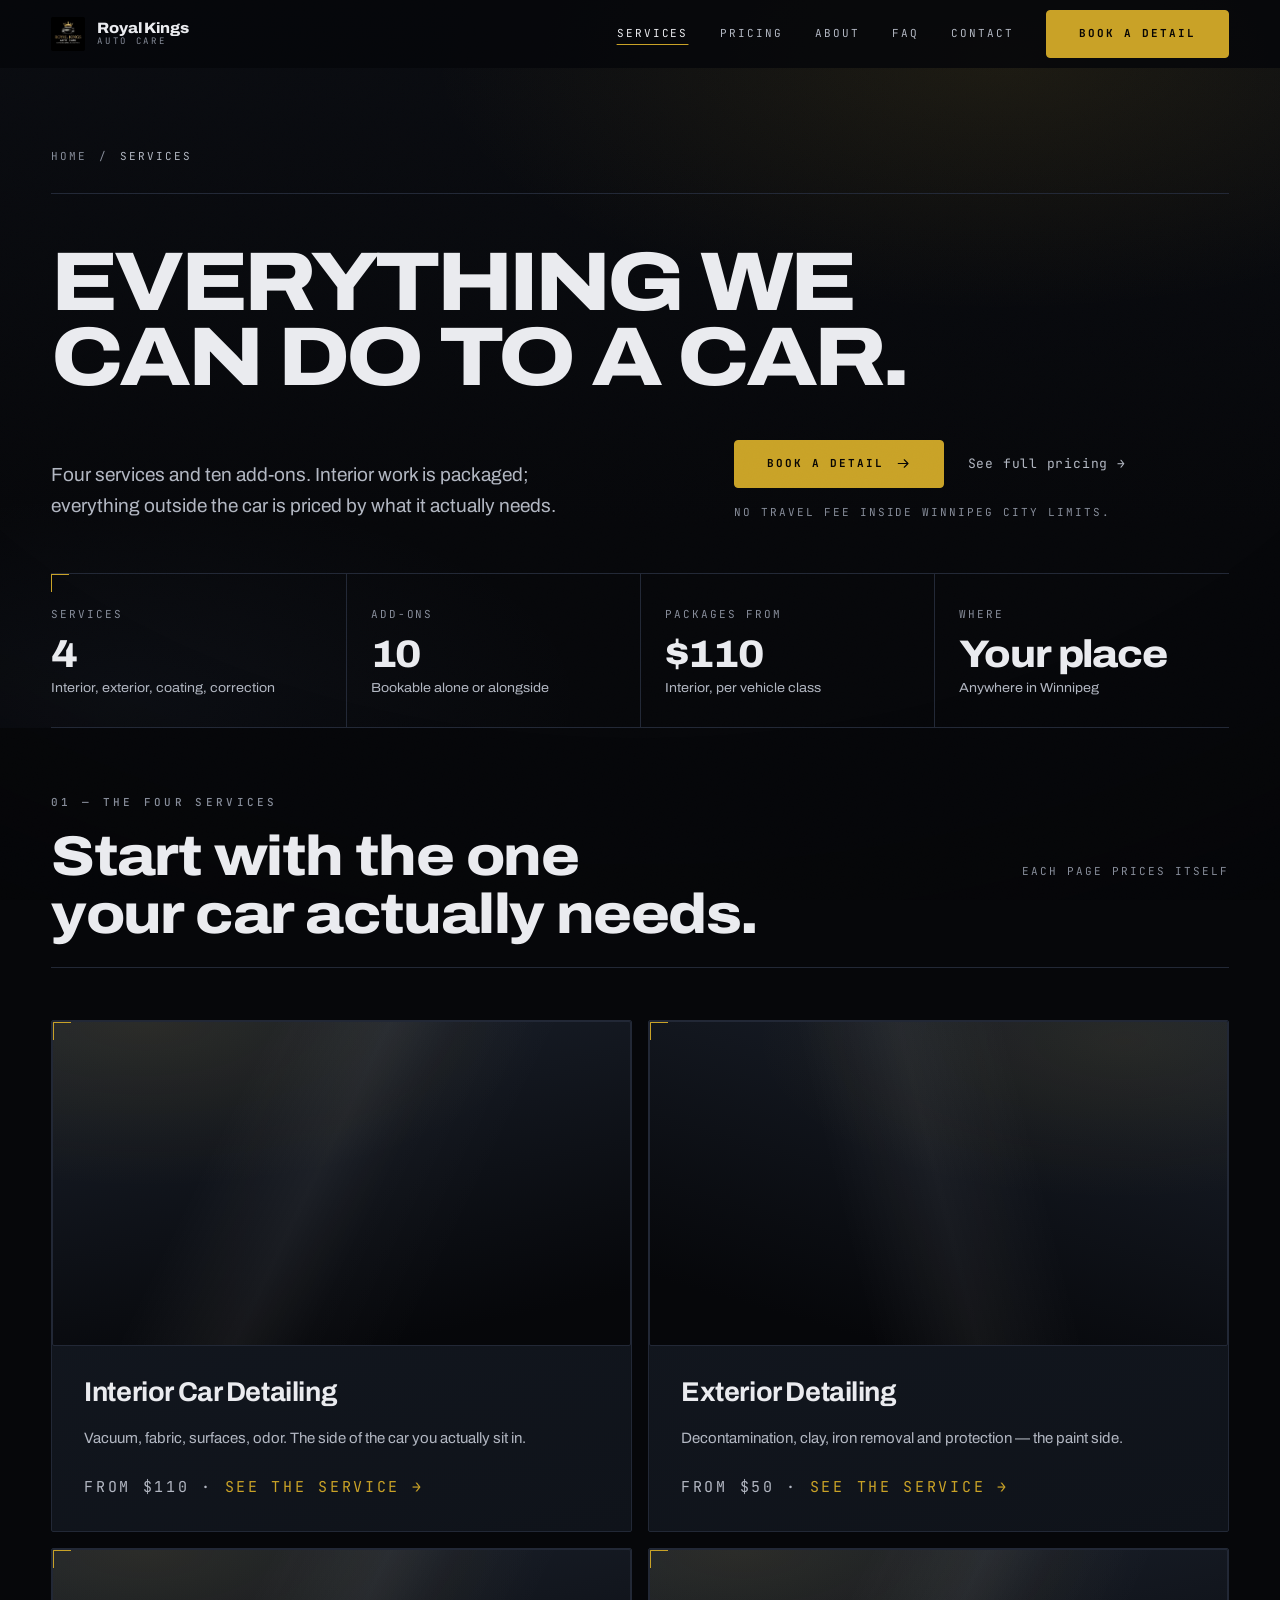
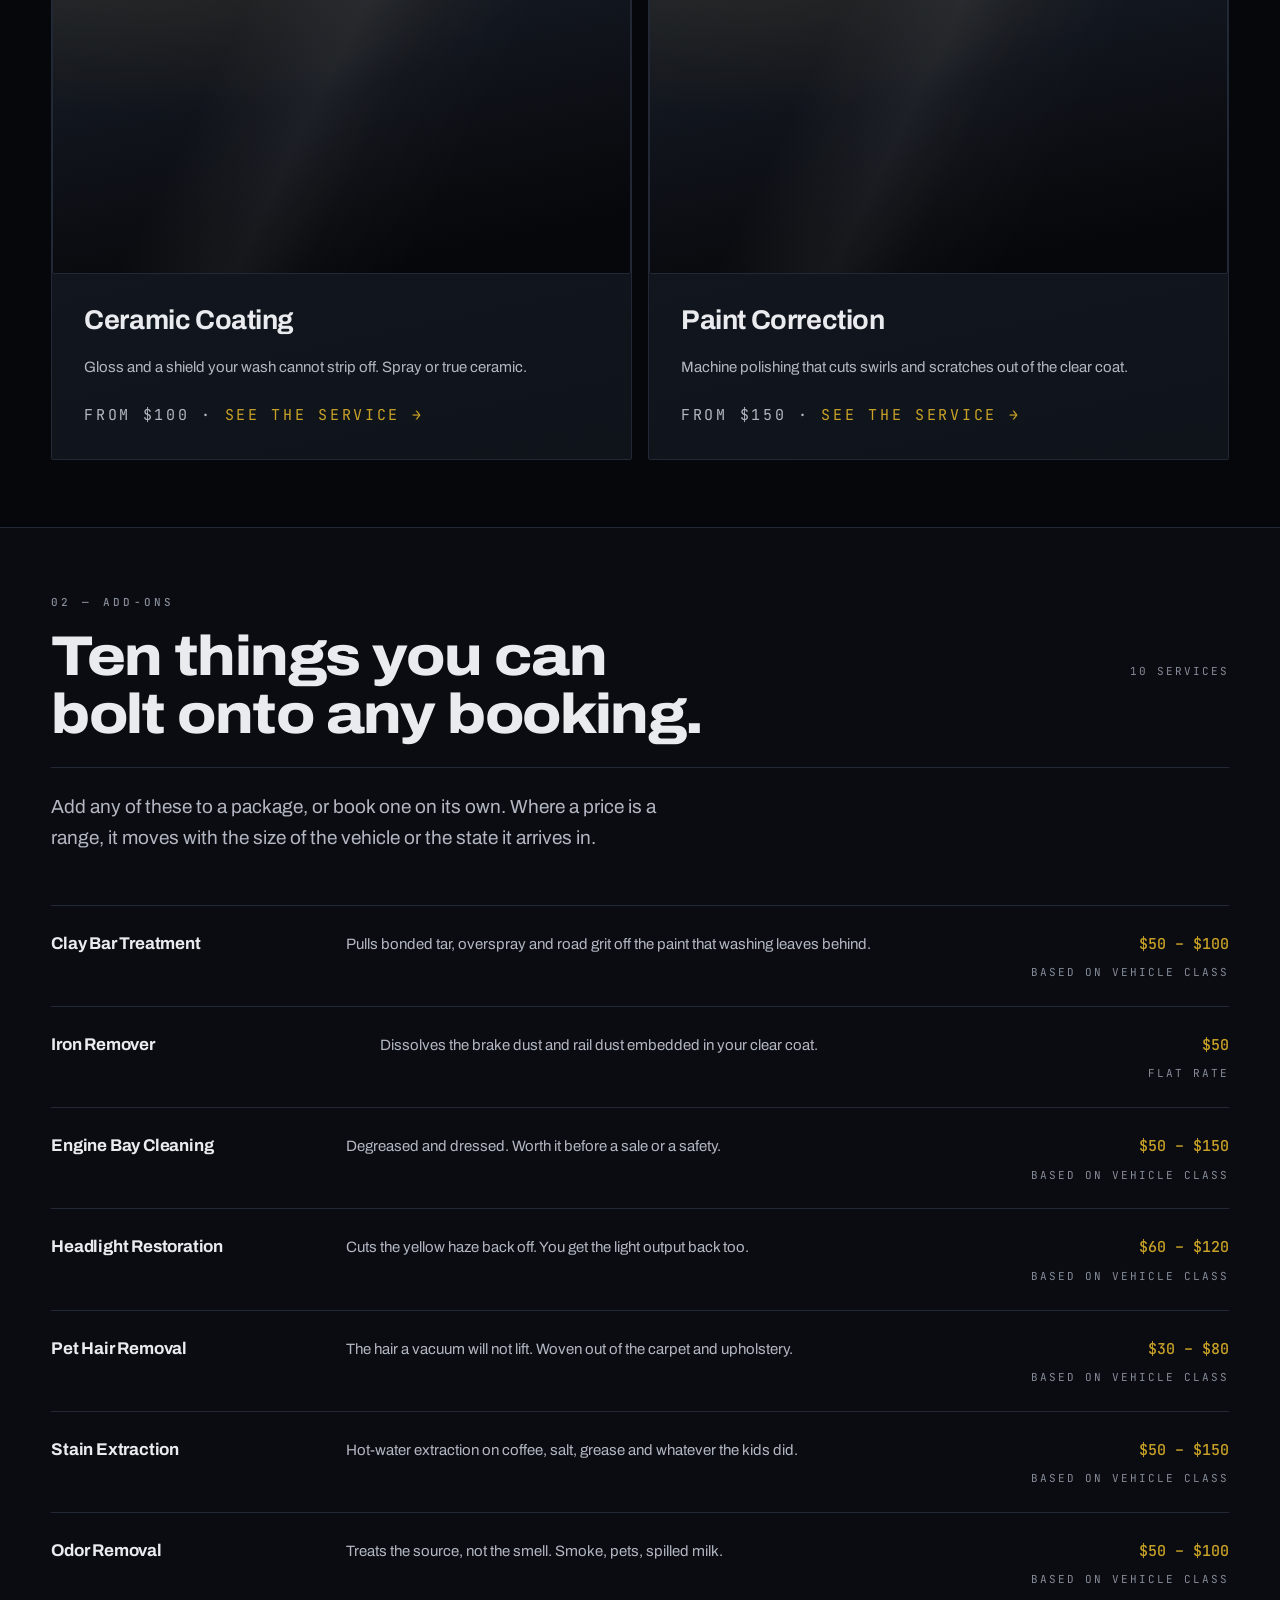
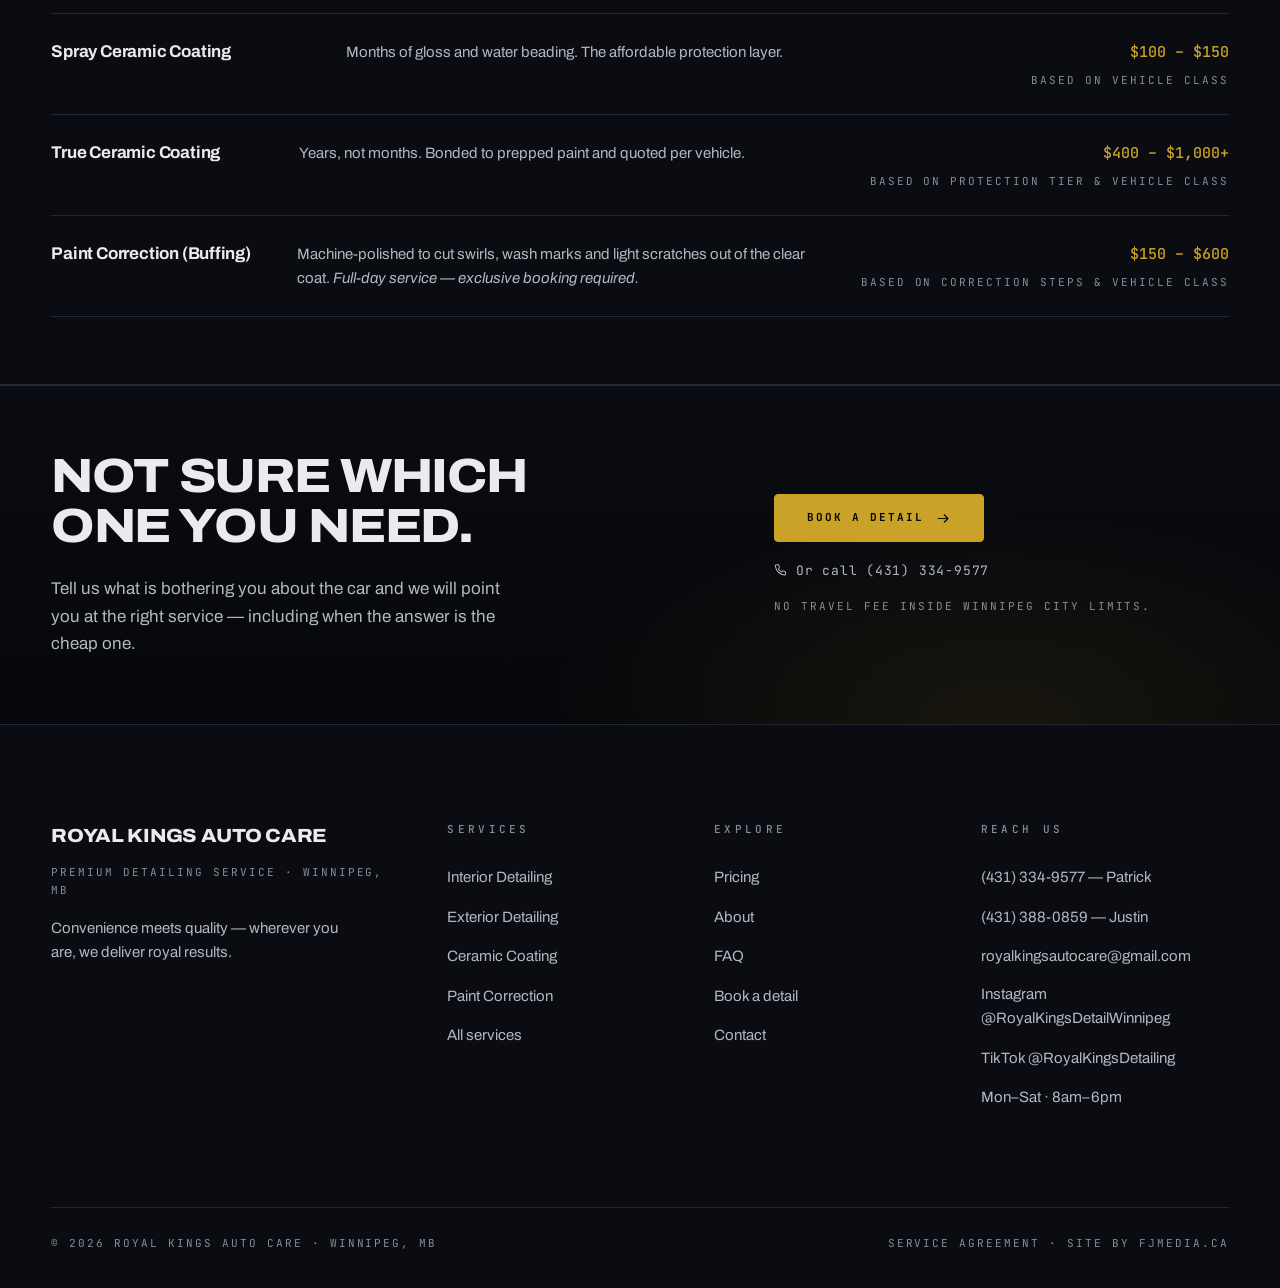
==== services/index.html @ be8285b0 "use the slogan and service title; rebuild Warm from the logo art TWO BRAND FACTS THAT WERE NOT BEING" ====
<!DOCTYPE html>
<html lang="en-CA">
<head>

  <meta charset="utf-8">
  <meta name="viewport" content="width=device-width, initial-scale=1, viewport-fit=cover">
  <title>Car Detailing Services in Winnipeg | Royal Kings</title>
  <meta name="description" content="Every service we offer in Winnipeg — interior packages from $110, exterior decontamination, ceramic coating, paint correction and 10 add-ons. We come to you.">
  <link rel="canonical" href="https://www.royalkingsdetailingwpg.ca/services">
  <meta name="robots" content="index, follow">
  <meta property="og:type" content="website">
  <meta property="og:site_name" content="Royal Kings Auto Care">
  <meta property="og:title" content="Car Detailing Services in Winnipeg | Royal Kings">
  <meta property="og:description" content="Every service we offer in Winnipeg — interior packages from $110, exterior decontamination, ceramic coating, paint correction and 10 add-ons. We come to you.">
  <meta property="og:url" content="https://www.royalkingsdetailingwpg.ca/services">
  <meta property="og:image" content="https://www.royalkingsdetailingwpg.ca/Logo.jpg">
  <meta name="twitter:card" content="summary_large_image">
  <meta name="twitter:title" content="Car Detailing Services in Winnipeg | Royal Kings">
  <meta name="twitter:description" content="Every service we offer in Winnipeg — interior packages from $110, exterior decontamination, ceramic coating, paint correction and 10 add-ons. We come to you.">
  <meta name="twitter:image" content="https://www.royalkingsdetailingwpg.ca/Logo.jpg">
  <meta name="theme-color" content="#06070A">
  <link rel="icon" type="image/svg+xml" href="data:image/svg+xml,%3Csvg xmlns='http://www.w3.org/2000/svg' viewBox='0 0 32 32'%3E%3Crect width='32' height='32' fill='%2306070A'/%3E%3Cpath d='M5 20.5 L7 10 L12.5 15 L16 7 L19.5 15 L25 10 L27 20.5 Z' fill='%23C9A227'/%3E%3Crect x='5' y='22.5' width='22' height='3' fill='%23C9A227'/%3E%3C/svg%3E">
  <link rel="apple-touch-icon" href="/Logo.jpg">
  <link rel="preconnect" href="https://fonts.googleapis.com">
  <link rel="preconnect" href="https://fonts.gstatic.com" crossorigin>
  <link rel="stylesheet" href="https://fonts.googleapis.com/css2?family=Archivo:wdth,wght@62..125,400..800&family=JetBrains+Mono:wght@400;500;700&display=swap">
  <link rel="stylesheet" href="/assets/rk.css">

  <link rel="stylesheet" href="/assets/rk-warm.css">
  <link rel="stylesheet" href="/assets/rk-classic.css">
  <script>
    /* Runs before first paint — no flash of the other theme.
       Generated from THEMES in src/data.mjs: every theme's stylesheet is
       already loaded and inert, so applying one is a single attribute; only
       a theme that needs extra fonts requests them, and only when active. */
    (function () {
      var FONTS = {"warm":"https://fonts.googleapis.com/css2?family=Playfair+Display:wght@400..900&display=swap","classic":"https://fonts.googleapis.com/css2?family=Cinzel:wght@400;500;600;700&family=Montserrat:wght@300;400;500;600;700&display=swap"};
      try {
        var t = localStorage.getItem('rk_theme');
        if (!t || t === 'modern' || !["modern","warm","classic"].includes(t)) return;
        document.documentElement.setAttribute('data-theme', t);
        if (FONTS[t]) {
          var l = document.createElement('link');
          l.rel = 'stylesheet'; l.href = FONTS[t];
          l.setAttribute('data-theme-fonts', t);
          document.head.appendChild(l);
        }
      } catch (e) { /* private mode — the default theme needs nothing */ }
    })();
  </script>
  <script type="application/ld+json">{"@context":"https://schema.org","@type":"BreadcrumbList","itemListElement":[{"@type":"ListItem","position":1,"name":"Home","item":"https://www.royalkingsdetailingwpg.ca/"},{"@type":"ListItem","position":2,"name":"Services","item":"https://www.royalkingsdetailingwpg.ca/services"}]}</script>
</head>
<body>
<a class="btn btn-ghost vh" href="#main">Skip to content</a>

<header class="nav" id="nav">
  <div class="wrap nav-inner">
    <a class="brand" href="/" aria-label="Royal Kings Auto Care — home">
      <img src="/Logo.jpg" width="34" height="34" alt="">
      <span class="brand-txt"><b>Royal Kings</b><span>Auto Care</span></span>
    </a>
    <nav class="nav-links" aria-label="Primary">
        <a href="/services" aria-current="page">Services</a>
        <a href="/pricing">Pricing</a>
        <a href="/about">About</a>
        <a href="/faq">FAQ</a>
        <a href="/contact">Contact</a>
      
    <div class="theme-sw " role="group" aria-label="Preview theme">
      <button type="button" class="theme-sw-btn" data-theme-set="modern" title="Archivo · cool graphite · hard edges">V3</button><button type="button" class="theme-sw-btn" data-theme-set="warm" data-theme-fonts="https://fonts.googleapis.com/css2?family=Playfair+Display:wght@400..900&display=swap" title="Derived from the logo — Playfair, gold gradient + chrome, pure black">Warm</button><button type="button" class="theme-sw-btn" data-theme-set="classic" data-theme-fonts="https://fonts.googleapis.com/css2?family=Cinzel:wght@400;500;600;700&family=Montserrat:wght@300;400;500;600;700&display=swap" title="Cinzel · warm palette · soft edges">Classic</button>
    </div>
      <a class="btn btn-primary nav-cta" href="/book">Book a detail</a>
    </nav>
    <button class="nav-toggle" type="button" id="navToggle" aria-expanded="false" aria-controls="drawer">
      <svg class="ic" viewBox="0 0 20 20" fill="none" stroke="currentColor" stroke-width="1.5" stroke-linecap="round" stroke-linejoin="round" aria-hidden="true"><path d="M2 5h16M2 10h16M2 15h16"/></svg><span class="vh">Open menu</span>
    </button>
  </div>
</header>

<div class="drawer" id="drawer" data-open="false">
  <div class="drawer-top">
    <a class="brand" href="/"><img src="/Logo.jpg" width="34" height="34" alt=""><span class="brand-txt"><b>Royal Kings</b><span>Auto Care</span></span></a>
    <button class="nav-toggle" type="button" id="navClose"><svg class="ic" viewBox="0 0 20 20" fill="none" stroke="currentColor" stroke-width="1.5" stroke-linecap="round" stroke-linejoin="round" aria-hidden="true"><path d="M4 4l12 12M16 4L4 16"/></svg><span class="vh">Close menu</span></button>
  </div>
  <nav aria-label="Menu">
        <a href="/services" aria-current="page">Services</a>
        <a href="/pricing">Pricing</a>
        <a href="/about">About</a>
        <a href="/faq">FAQ</a>
        <a href="/contact">Contact</a>
  </nav>
  <div class="drawer-foot">
    
    <div class="theme-sw theme-sw-wide" role="group" aria-label="Preview theme">
      <button type="button" class="theme-sw-btn" data-theme-set="modern" title="Archivo · cool graphite · hard edges">V3</button><button type="button" class="theme-sw-btn" data-theme-set="warm" data-theme-fonts="https://fonts.googleapis.com/css2?family=Playfair+Display:wght@400..900&display=swap" title="Derived from the logo — Playfair, gold gradient + chrome, pure black">Warm</button><button type="button" class="theme-sw-btn" data-theme-set="classic" data-theme-fonts="https://fonts.googleapis.com/css2?family=Cinzel:wght@400;500;600;700&family=Montserrat:wght@300;400;500;600;700&display=swap" title="Cinzel · warm palette · soft edges">Classic</button>
    </div>
    <a class="btn btn-primary" href="/book">Book a detail <svg class="ic" viewBox="0 0 20 20" fill="none" stroke="currentColor" stroke-width="1.5" stroke-linecap="round" stroke-linejoin="round" aria-hidden="true"><path d="M3 10h13M11 5l5 5-5 5"/></svg></a>
    <a class="drawer-call" href="tel:+14313349577"><svg class="ic" viewBox="0 0 20 20" fill="none" stroke="currentColor" stroke-width="1.5" stroke-linecap="round" stroke-linejoin="round" aria-hidden="true"><path d="M17 13.9v2.3a1.5 1.5 0 0 1-1.6 1.5 15 15 0 0 1-6.5-2.3 14.7 14.7 0 0 1-4.5-4.5A15 15 0 0 1 2 4.3 1.5 1.5 0 0 1 3.5 2.7h2.3a1.5 1.5 0 0 1 1.5 1.3c.1.7.3 1.4.5 2.1a1.5 1.5 0 0 1-.3 1.6l-1 1a12 12 0 0 0 4.5 4.5l1-1a1.5 1.5 0 0 1 1.6-.3c.7.2 1.4.4 2.1.5a1.5 1.5 0 0 1 1.3 1.5z"/></svg> (431) 334-9577 — Patrick</a>
  </div>
</div>
<main id="main">

<section class="hero" aria-labelledby="h1">
  <div class="hero-bg" aria-hidden="true"></div>
  <div class="wrap hero-inner">
    <nav class="crumb" aria-label="Breadcrumb" style="padding-bottom:var(--s-5);border-bottom:var(--stroke)">
      <a href="/">Home</a><span aria-hidden="true">/</span><span aria-current="page">Services</span>
    </nav>

    <h1 class="hero-h1" id="h1" style="font-size:var(--fs-4xl)">Everything we<br class="br-desk"><em>can do to a car.</em></h1>

    <div class="hero-row">
      <p class="hero-sub">
        Four services and ten add-ons. Interior work is packaged; everything
        outside the car is priced by what it actually needs.
      </p>
      <div class="hero-act">
        <div class="hero-act-row">
          <a class="btn btn-primary" href="/book">Book a detail <svg class="ic" viewBox="0 0 20 20" fill="none" stroke="currentColor" stroke-width="1.5" stroke-linecap="round" stroke-linejoin="round" aria-hidden="true"><path d="M3 10h13M11 5l5 5-5 5"/></svg></a>
          <a class="hero-call" href="/pricing">See full pricing →</a>
        </div>
        <span class="hero-fine">No travel fee inside Winnipeg city limits.</span>
      </div>
    </div>

    <div class="spec">
      <div class="spec-cell bkt"><span class="spec-k">Services</span><p class="spec-v num">4<small>Interior, exterior, coating, correction</small></p></div>
      <div class="spec-cell"><span class="spec-k">Add-ons</span><p class="spec-v num">10<small>Bookable alone or alongside</small></p></div>
      <div class="spec-cell"><span class="spec-k">Packages from</span><p class="spec-v num">$110<small>Interior, per vehicle class</small></p></div>
      <div class="spec-cell"><span class="spec-k">Where</span><p class="spec-v">Your place<small>Anywhere in Winnipeg</small></p></div>
    </div>
  </div>
</section>

<section class="sec" aria-labelledby="svc-h">
  <div class="wrap">
    
  <div class="sec-head">
    <span class="kicker">01 — The four services</span>
    <div class="sec-head-row">
      <h2><span id="svc-h">Start with the one<br><em>your car actually needs.</em></span></h2>
      <span class="sec-head-meta">Each page prices itself</span>
    </div>
    
  </div>
    <div class="cols-2">
      
      <a class="card" href="/services/interior-car-detailing-winnipeg">
        <span class="plate plate-wide bkt" aria-hidden="true" style="margin:calc(var(--s-6) * -1) calc(var(--s-6) * -1) var(--s-5)"></span>
        <h3 style="font-size:var(--fs-xl)">Interior Car Detailing</h3>
        <p>Vacuum, fabric, surfaces, odor. The side of the car you actually sit in.</p>
        <p class="pkg-meta" style="margin-top:var(--s-5)">From $110 · <span class="gold">See the service →</span></p>
      </a>
      <a class="card" href="/services/exterior-detailing-winnipeg">
        <span class="plate plate-wide bkt" aria-hidden="true" style="margin:calc(var(--s-6) * -1) calc(var(--s-6) * -1) var(--s-5)"></span>
        <h3 style="font-size:var(--fs-xl)">Exterior Detailing</h3>
        <p>Decontamination, clay, iron removal and protection — the paint side.</p>
        <p class="pkg-meta" style="margin-top:var(--s-5)">From $50 · <span class="gold">See the service →</span></p>
      </a>
      <a class="card" href="/services/ceramic-coating-winnipeg">
        <span class="plate plate-wide bkt" aria-hidden="true" style="margin:calc(var(--s-6) * -1) calc(var(--s-6) * -1) var(--s-5)"></span>
        <h3 style="font-size:var(--fs-xl)">Ceramic Coating</h3>
        <p>Gloss and a shield your wash cannot strip off. Spray or true ceramic.</p>
        <p class="pkg-meta" style="margin-top:var(--s-5)">From $100 · <span class="gold">See the service →</span></p>
      </a>
      <a class="card" href="/services/paint-correction-winnipeg">
        <span class="plate plate-wide bkt" aria-hidden="true" style="margin:calc(var(--s-6) * -1) calc(var(--s-6) * -1) var(--s-5)"></span>
        <h3 style="font-size:var(--fs-xl)">Paint Correction</h3>
        <p>Machine polishing that cuts swirls and scratches out of the clear coat.</p>
        <p class="pkg-meta" style="margin-top:var(--s-5)">From $150 · <span class="gold">See the service →</span></p>
      </a>
    </div>
  </div>
</section>

<section class="sec band" aria-labelledby="add-h">
  <div class="wrap">
    
  <div class="sec-head">
    <span class="kicker">02 — Add-ons</span>
    <div class="sec-head-row">
      <h2><span id="add-h">Ten things you can<br><em>bolt onto any booking.</em></span></h2>
      <span class="sec-head-meta">10 services</span>
    </div>
    <p class="sec-lede">Add any of these to a package, or book one on its own. Where a price is a range, it moves with the size of the vehicle or the state it arrives in.</p>
  </div>
    
  <div class="matrix">
    
    <div class="mrow">
      <span class="mrow-name">Clay Bar Treatment</span>
      <span class="mrow-what">Pulls bonded tar, overspray and road grit off the paint that washing leaves behind.</span>
      <span class="mrow-price num">$50 – $100<span class="mrow-basis">Based on vehicle class</span></span>
    </div>
    <div class="mrow">
      <span class="mrow-name">Iron Remover</span>
      <span class="mrow-what">Dissolves the brake dust and rail dust embedded in your clear coat.</span>
      <span class="mrow-price num">$50<span class="mrow-basis">Flat rate</span></span>
    </div>
    <div class="mrow">
      <span class="mrow-name">Engine Bay Cleaning</span>
      <span class="mrow-what">Degreased and dressed. Worth it before a sale or a safety.</span>
      <span class="mrow-price num">$50 – $150<span class="mrow-basis">Based on vehicle class</span></span>
    </div>
    <div class="mrow">
      <span class="mrow-name">Headlight Restoration</span>
      <span class="mrow-what">Cuts the yellow haze back off. You get the light output back too.</span>
      <span class="mrow-price num">$60 – $120<span class="mrow-basis">Based on vehicle class</span></span>
    </div>
    <div class="mrow">
      <span class="mrow-name">Pet Hair Removal</span>
      <span class="mrow-what">The hair a vacuum will not lift. Woven out of the carpet and upholstery.</span>
      <span class="mrow-price num">$30 – $80<span class="mrow-basis">Based on vehicle class</span></span>
    </div>
    <div class="mrow">
      <span class="mrow-name">Stain Extraction</span>
      <span class="mrow-what">Hot-water extraction on coffee, salt, grease and whatever the kids did.</span>
      <span class="mrow-price num">$50 – $150<span class="mrow-basis">Based on vehicle class</span></span>
    </div>
    <div class="mrow">
      <span class="mrow-name">Odor Removal</span>
      <span class="mrow-what">Treats the source, not the smell. Smoke, pets, spilled milk.</span>
      <span class="mrow-price num">$50 – $100<span class="mrow-basis">Based on vehicle class</span></span>
    </div>
    <div class="mrow">
      <span class="mrow-name">Spray Ceramic Coating</span>
      <span class="mrow-what">Months of gloss and water beading. The affordable protection layer.</span>
      <span class="mrow-price num">$100 – $150<span class="mrow-basis">Based on vehicle class</span></span>
    </div>
    <div class="mrow">
      <span class="mrow-name">True Ceramic Coating</span>
      <span class="mrow-what">Years, not months. Bonded to prepped paint and quoted per vehicle.</span>
      <span class="mrow-price num">$400 – $1,000+<span class="mrow-basis">Based on protection tier &amp; vehicle class</span></span>
    </div>
    <div class="mrow">
      <span class="mrow-name">Paint Correction (Buffing)</span>
      <span class="mrow-what">Machine-polished to cut swirls, wash marks and light scratches out of the clear coat. <em>Full-day service — exclusive booking required.</em></span>
      <span class="mrow-price num">$150 – $600<span class="mrow-basis">Based on correction steps &amp; vehicle class</span></span>
    </div>
  </div>
  </div>
</section>


<section class="sec cta" aria-labelledby="cta-h">
  <div class="wrap cta-inner">
    <div>
      <h2 id="cta-h">Not sure which<br class="br-desk"><em>one you need.</em></h2>
      <p>Tell us what is bothering you about the car and we will point you at the right service — including when the answer is the cheap one.</p>
    </div>
    <div class="cta-act">
      <a class="btn btn-primary" href="/book">Book a detail <svg class="ic" viewBox="0 0 20 20" fill="none" stroke="currentColor" stroke-width="1.5" stroke-linecap="round" stroke-linejoin="round" aria-hidden="true"><path d="M3 10h13M11 5l5 5-5 5"/></svg></a>
      <a class="hero-call" href="tel:+14313349577"><svg class="ic" viewBox="0 0 20 20" fill="none" stroke="currentColor" stroke-width="1.5" stroke-linecap="round" stroke-linejoin="round" aria-hidden="true"><path d="M17 13.9v2.3a1.5 1.5 0 0 1-1.6 1.5 15 15 0 0 1-6.5-2.3 14.7 14.7 0 0 1-4.5-4.5A15 15 0 0 1 2 4.3 1.5 1.5 0 0 1 3.5 2.7h2.3a1.5 1.5 0 0 1 1.5 1.3c.1.7.3 1.4.5 2.1a1.5 1.5 0 0 1-.3 1.6l-1 1a12 12 0 0 0 4.5 4.5l1-1a1.5 1.5 0 0 1 1.6-.3c.7.2 1.4.4 2.1.5a1.5 1.5 0 0 1 1.3 1.5z"/></svg> Or call (431) 334-9577</a>
      <span class="hero-fine">No travel fee inside Winnipeg city limits.</span>
    </div>
  </div>
</section>

</main>

<footer class="foot">
  <div class="wrap">
    <div class="foot-grid">
      <div class="foot-brand">
        <b>Royal Kings Auto Care</b>
        <span class="foot-svc">Premium Detailing Service · Winnipeg, MB</span>
        <p class="foot-slogan">Convenience meets quality — wherever you are, we deliver royal results.</p>
      </div>
      <div>
        <h3>Services</h3>
        <ul class="foot-list">
          <li><a href="/services/interior-car-detailing-winnipeg">Interior Detailing</a></li>
          <li><a href="/services/exterior-detailing-winnipeg">Exterior Detailing</a></li>
          <li><a href="/services/ceramic-coating-winnipeg">Ceramic Coating</a></li>
          <li><a href="/services/paint-correction-winnipeg">Paint Correction</a></li>
          <li><a href="/services">All services</a></li>
        </ul>
      </div>
      <div>
        <h3>Explore</h3>
        <ul class="foot-list">
          <li><a href="/pricing">Pricing</a></li>
          <li><a href="/about">About</a></li>
          <li><a href="/faq">FAQ</a></li>
          <li><a href="/book">Book a detail</a></li>
          <li><a href="/contact">Contact</a></li>
        </ul>
      </div>
      <div>
        <h3>Reach us</h3>
        <ul class="foot-list">
          <li><a href="tel:+14313349577">(431) 334-9577 — Patrick</a></li>
          <li><a href="tel:+14313880859">(431) 388-0859 — Justin</a></li>
          <li><a href="mailto:royalkingsautocare@gmail.com">royalkingsautocare@gmail.com</a></li>
          <li><a href="https://www.instagram.com/RoyalKingsDetailWinnipeg/" target="_blank" rel="noopener">Instagram @RoyalKingsDetailWinnipeg</a></li>
          <li><a href="https://www.tiktok.com/@RoyalKingsDetailing" target="_blank" rel="noopener">TikTok @RoyalKingsDetailing</a></li>
          <li><span>Mon–Sat · 8am–6pm</span></li>
        </ul>
      </div>
    </div>
    <div class="foot-bar">
      <span>© <span id="yr">2026</span> Royal Kings Auto Care · Winnipeg, MB</span>
      <span><a href="/waiver">Service agreement</a> · Site by <a href="https://www.fjmedia.ca" target="_blank" rel="noopener">FJMedia.ca</a></span>
    </div>
  </div>
</footer>

<div class="dock">
  <a class="btn btn-ghost" href="tel:+14313349577"><svg class="ic" viewBox="0 0 20 20" fill="none" stroke="currentColor" stroke-width="1.5" stroke-linecap="round" stroke-linejoin="round" aria-hidden="true"><path d="M17 13.9v2.3a1.5 1.5 0 0 1-1.6 1.5 15 15 0 0 1-6.5-2.3 14.7 14.7 0 0 1-4.5-4.5A15 15 0 0 1 2 4.3 1.5 1.5 0 0 1 3.5 2.7h2.3a1.5 1.5 0 0 1 1.5 1.3c.1.7.3 1.4.5 2.1a1.5 1.5 0 0 1-.3 1.6l-1 1a12 12 0 0 0 4.5 4.5l1-1a1.5 1.5 0 0 1 1.6-.3c.7.2 1.4.4 2.1.5a1.5 1.5 0 0 1 1.3 1.5z"/></svg> Call</a>
  <a class="btn btn-primary" href="/book">Book a detail</a>
</div>
<div class="toast" id="toast" role="status" aria-live="polite"></div>
<script src="/assets/rk.js" defer></script>
</body>
</html>
---- assets/rk.css ----
/* ════════════════════════════════════════════════════════════════════
   FJMedia · Royal Kings Auto Care · design system v3
   lane: redesign · rung: 5 (system + IA rebuild)
   direction: performance-modern — cool graphite ladder, gold as the only
   warm value on the page, Archivo (variable width) display, JetBrains Mono
   spec labels, hard 2–6px edges, wide photo bands.
   signature: the gold bracket notch (⌐, 1px, 18px arms) — rotating role.
   motion: hover micro + functional only. No scroll reveals, no GSAP.
   Page arrives present (restraint #1, G66).
   ════════════════════════════════════════════════════════════════════ */

/* ── Reset ───────────────────────────────────────────────────────── */
*, *::before, *::after { box-sizing: border-box; margin: 0; padding: 0; }
html { -webkit-text-size-adjust: 100%; overflow-x: clip; scroll-behavior: smooth; }
img, svg, video { display: block; max-width: 100%; }
a { color: inherit; text-decoration: none; }
ul, ol { list-style: none; }
button, input, select, textarea { font: inherit; color: inherit; }
:where(button) { background: none; border: 0; cursor: pointer; }

/* ── Tokens ──────────────────────────────────────────────────────── */
:root {
  /* Surfaces — a cool graphite ladder. Everything is very slightly blue so
     the gold is the only warm value anywhere on the page. */
  --void:       #06070A;
  --carbon:     #0A0C11;
  --graphite:   #0F131A;
  --graphite-2: #141922;
  --steel:      #1A202B;
  --steel-2:    #212936;
  --edge:       #222836;
  --edge-2:     #2E3746;
  --edge-gold:  rgba(201, 162, 39, 0.30);

  /* Brand */
  --gold:       #C9A227;
  --gold-hi:    #EBD07A;
  --gold-lo:    #8C6F18;
  --gold-ink:   #080604;
  --gold-veil:  rgba(201, 162, 39, 0.09);
  --gold-wash:  rgba(201, 162, 39, 0.05);

  /* Text */
  --white:  #FFFFFF;
  --text:   #EAEBEF;
  --text-2: #B2B7C2;
  --text-3: #868C99;
  --text-4: #59606D;   /* decorative numerals only — never body copy */

  /* Semantic */
  --error:   #E5654E;
  --success: #57C08A;
  --on-gold: var(--gold-ink);

  /* Type */
  --display: 'Archivo', 'Helvetica Neue', Helvetica, Arial, sans-serif;
  --sans:    'Archivo', 'Helvetica Neue', Helvetica, Arial, sans-serif;
  --mono:    'JetBrains Mono', ui-monospace, SFMono-Regular, Menlo, Consolas, monospace;

  /* Non-linear clamp multipliers — big type scales harder, because
     perceived size is multiplicative, not additive. */
  --fs-mono:  0.6875rem;
  --fs-meta:  0.8125rem;
  --fs-sm:    0.9375rem;
  --fs-base:  1.0625rem;
  --fs-lg:    1.1875rem;
  --fs-xl:    clamp(1.3rem,  1.14rem + 0.72vw, 1.7rem);
  --fs-2xl:   clamp(1.7rem,  1.36rem + 1.55vw, 2.5rem);
  --fs-3xl:   clamp(2.2rem,  1.62rem + 2.6vw,  3.5rem);
  --fs-4xl:   clamp(2.9rem,  1.9rem  + 4.4vw,  5.2rem);
  --fs-hero:  clamp(2.75rem, 1.5rem  + 5.4vw, 5.6rem);
  --fs-num:   clamp(2.4rem,  1.78rem + 2.8vw,  3.9rem);
  --fs-num-sm: clamp(1.7rem, 1.4rem  + 1.35vw, 2.4rem);

  --lh-body:    1.62;
  --lh-tight:   1.3;
  --lh-display: 1.03;
  --lh-hero:    0.9;

  --tr-mono:      0.18em;
  --tr-mono-wide: 0.3em;
  --tr-display:   -0.028em;
  --tr-hero:      -0.045em;

  /* Space */
  --s-1: 0.25rem; --s-2: 0.5rem;  --s-3: 0.75rem; --s-4: 1rem;
  --s-5: 1.5rem;  --s-6: 2rem;    --s-7: 3rem;    --s-8: 4rem;
  --s-9: 6rem;    --s-10: 8rem;

  /* Section padding — a base that sections deliberately override.
     Heroes pad less (internal bands do the work); reading pads more. */
  --pad-section: clamp(3.5rem, 5.2vw, 5.5rem);
  --pad-section-tight: clamp(2.5rem, 3.6vw, 3.75rem);

  /* Hard edges. A 16px radius reads consumer-app; 2–6px reads engineered. */
  --r-0: 0px; --r-xs: 2px; --r-sm: 4px; --r-md: 6px; --r-pill: 999px;

  --sh-inset: inset 0 1px 0 rgba(255, 255, 255, 0.035);
  --sh-lift:  0 18px 44px -26px rgba(0, 0, 0, 0.92);
  --sh-panel: 0 44px 90px -46px rgba(0, 0, 0, 1);
  --sh-gold-ring: 0 0 0 2px var(--gold);

  --stroke:        1px solid var(--edge);
  --stroke-2:      1px solid var(--edge-2);
  --stroke-gold:   1px solid var(--edge-gold);
  --stroke-strong: 1px solid var(--gold);

  --dur-fast: 160ms; --dur-base: 300ms; --dur-slow: 520ms;
  --ease-std:  cubic-bezier(0.4, 0, 0.2, 1);
  --ease-emph: cubic-bezier(0.76, 0, 0.24, 1);

  --maxw: 1280px;
  --maxw-wide: 1560px;
  --formw: 760px;
  --gutter: clamp(1.25rem, 4vw, 3.5rem);
  --nav-h: 68px;
}

/* ── Page ────────────────────────────────────────────────────────── */
body {
  font-family: var(--sans);
  font-size: var(--fs-base);
  line-height: var(--lh-body);
  color: var(--text);
  background: var(--void);
  overflow-x: clip;
  -webkit-font-smoothing: antialiased;
  text-rendering: optimizeLegibility;
  font-synthesis-weight: none;
}
body.nav-open { overflow: hidden; }

/* G65 atmosphere — two always-on depth devices, both fixed, static and
   pointer-transparent. Meaning: a dark detail bay lit from above. */
body::before {
  content: ''; position: fixed; inset: 0; z-index: 1; pointer-events: none;
  background: radial-gradient(128% 116% at 50% 26%, transparent 48%, rgba(0, 0, 0, 0.42) 100%);
}
body::after {
  content: ''; position: fixed; inset: 0; z-index: 2; pointer-events: none;
  opacity: 0.042; mix-blend-mode: overlay;
  background-image: url("data:image/svg+xml,%3Csvg xmlns='http://www.w3.org/2000/svg' width='160' height='160'%3E%3Cfilter id='n'%3E%3CfeTurbulence type='fractalNoise' baseFrequency='0.8' numOctaves='2' stitchTiles='stitch'/%3E%3C/filter%3E%3Crect width='100%25' height='100%25' filter='url(%23n)'/%3E%3C/svg%3E");
}

::selection { background: var(--gold); color: var(--on-gold); }
::-webkit-scrollbar { width: 8px; }
::-webkit-scrollbar-track { background: var(--void); }
::-webkit-scrollbar-thumb { background: var(--steel-2); }
::-webkit-scrollbar-thumb:hover { background: var(--gold-lo); }

:focus { outline: none; }
:focus-visible { outline: 2px solid var(--gold); outline-offset: 3px; border-radius: var(--r-xs); }

/* ── Layout primitives ───────────────────────────────────────────── */
.wrap  { width: 100%; max-width: var(--maxw);      margin-inline: auto; padding-inline: max(var(--gutter), env(safe-area-inset-left)); }
.wrap-wide { width: 100%; max-width: var(--maxw-wide); margin-inline: auto; padding-inline: max(var(--gutter), env(safe-area-inset-left)); }
.sec   { position: relative; padding-block: var(--pad-section); scroll-margin-top: calc(var(--nav-h) + 20px); }
.sec-tight { padding-block: var(--pad-section-tight); }
.sec > * { position: relative; z-index: 1; }

/* Alternating tonal planes (G65a) */
.band       { background: var(--carbon); border-block: var(--stroke); }
.band-deep  { background: linear-gradient(180deg, var(--carbon), var(--void)); }

/* Per-section light pool — the bay lamp. One per section, never two. */
.pool::before {
  content: ''; position: absolute; inset: 0; pointer-events: none; z-index: 0;
  background: radial-gradient(70% 52% at 22% 0%, var(--gold-veil), transparent 62%);
}
.pool-r::before { background: radial-gradient(64% 50% at 82% 4%, var(--gold-veil), transparent 62%); }

/* Grid children must shrink below content min-width or long tokens blow
   the track past the viewport at 320px (G27). */
.grid > *, [class*='cols-'] > * { min-width: 0; }

/* ── Type roles ──────────────────────────────────────────────────── */
h1, h2, h3, h4 { font-family: var(--display); text-wrap: balance; font-weight: 700; }

.kicker {
  font-family: var(--mono); font-size: var(--fs-mono); font-weight: 500;
  letter-spacing: var(--tr-mono-wide); text-transform: uppercase;
  color: var(--text-3); display: block; margin-bottom: var(--s-4);
}
.kicker-gold { color: var(--gold); }

/* Signature detail — the bracket notch. Rotating role across the site:
   section headers, featured package, active control, photo plates,
   breadcrumb, hero spec strip. Always 1px, always 18px arms. */
.bkt { position: relative; }
.bkt::before {
  content: ''; position: absolute; top: 0; left: 0; width: 18px; height: 18px;
  border-top: 1px solid var(--gold); border-left: 1px solid var(--gold);
  pointer-events: none;
}
.bkt-br::after {
  content: ''; position: absolute; right: 0; bottom: 0; width: 18px; height: 18px;
  border-bottom: 1px solid var(--gold); border-right: 1px solid var(--gold);
  pointer-events: none;
}
.bkt-inset::before { top: -1px; left: -1px; }

/* Section header — index rule + heading + right-aligned meta, hairline under.
   The index is wayfinding, not decoration. */
.sec-head { margin-bottom: clamp(2.5rem, 4vw, 4rem); }
.sec-head-row {
  display: flex; align-items: baseline; justify-content: space-between;
  gap: var(--s-5); flex-wrap: wrap;
  padding-bottom: var(--s-5); border-bottom: var(--stroke);
}
.sec-head h2 {
  font-size: var(--fs-3xl); line-height: var(--lh-display);
  letter-spacing: var(--tr-display); font-weight: 800;
  font-stretch: 112%;
}
.sec-head-meta {
  font-family: var(--mono); font-size: var(--fs-mono); letter-spacing: var(--tr-mono);
  text-transform: uppercase; color: var(--text-3); white-space: nowrap;
}
.sec-lede { max-width: 58ch; color: var(--text-2); margin-top: var(--s-5); font-size: var(--fs-lg); }

.prose { max-width: 65ch; color: var(--text-2); }
.prose p + p { margin-top: var(--s-4); }
.prose strong { color: var(--text); font-weight: 600; }

.num { font-variant-numeric: tabular-nums; font-feature-settings: 'tnum' 1; }
.gold { color: var(--gold); }

/* Inline icons size to their text, never to the viewport. */
.ic { width: 1.05em; height: 1.05em; flex: none; display: inline-block; vertical-align: -0.14em; }

/* ── Buttons — all eight states (GI1) ────────────────────────────── */
.btn {
  display: inline-flex; align-items: center; justify-content: center; gap: var(--s-3);
  min-height: 48px; padding: var(--s-3) var(--s-6);
  font-family: var(--mono); font-size: var(--fs-mono); font-weight: 700;
  letter-spacing: var(--tr-mono); text-transform: uppercase; white-space: nowrap;
  border: 1px solid transparent; border-radius: var(--r-sm);
  outline: 2px solid transparent; outline-offset: 2px;
  transition: background-color var(--dur-fast) var(--ease-std),
              border-color var(--dur-fast) var(--ease-std),
              color var(--dur-fast) var(--ease-std),
              transform var(--dur-fast) var(--ease-std);
}
.btn .ic { width: 15px; height: 15px; }

.btn-primary { background: var(--gold); color: var(--on-gold); border-color: var(--gold); }
.btn-primary:hover  { background: var(--gold-hi); border-color: var(--gold-hi); }
.btn-primary:active { transform: translateY(1px); }

.btn-ghost { background: transparent; color: var(--text); border-color: var(--edge-2); }
.btn-ghost:hover  { border-color: var(--gold); color: var(--gold); }
.btn-ghost:active { transform: translateY(1px); }

.btn-quiet { padding-inline: 0; color: var(--gold); min-height: 44px; }
.btn-quiet:hover { color: var(--gold-hi); }

.btn:focus-visible { outline-color: var(--gold); }
.btn[disabled], .btn[aria-disabled='true'] { opacity: 0.55; cursor: not-allowed; transform: none; }
.btn[data-state='loading'] { cursor: progress; }
.btn[data-state='loading'] .btn-spin { display: inline-block; }
.btn-spin {
  display: none; width: 14px; height: 14px; border: 2px solid currentColor;
  border-right-color: transparent; border-radius: var(--r-pill);
  animation: spin 700ms linear infinite;
}
@keyframes spin { to { transform: rotate(360deg); } }
.btn[data-state='success'] { background: var(--success); border-color: var(--success); color: var(--gold-ink); }
.btn[data-state='error']   { background: var(--error);   border-color: var(--error);   color: var(--white); }

/* ── Nav ─────────────────────────────────────────────────────────── */
.nav {
  position: fixed; inset: 0 0 auto; z-index: 60; height: var(--nav-h);
  display: flex; align-items: center;
  background: color-mix(in srgb, var(--void) 82%, transparent);
  border-bottom: 1px solid transparent;
  transition: background-color var(--dur-base) var(--ease-std),
              border-color var(--dur-base) var(--ease-std);
}
/* NOTE: no backdrop-filter here. It creates a containing block for the
   drawer's position:fixed descendants — the exact bug that threw the
   mobile drawer's top links off-screen in July. The drawer carries its
   own blur instead. */
.nav.scrolled { background: color-mix(in srgb, var(--void) 96%, transparent); border-bottom-color: var(--edge); }
.nav-inner { display: flex; align-items: center; justify-content: space-between; gap: var(--s-5); width: 100%; }

.brand { display: flex; align-items: center; gap: var(--s-3); min-height: 44px; }
.brand img { width: 34px; height: 34px; border-radius: var(--r-xs); object-fit: cover; }
.brand-txt { display: flex; flex-direction: column; line-height: 1.05; }
.brand-txt b { font-size: var(--fs-sm); font-weight: 800; letter-spacing: -0.01em; font-stretch: 108%; }
.brand-txt span { font-family: var(--mono); font-size: 0.5625rem; letter-spacing: var(--tr-mono-wide); text-transform: uppercase; color: var(--text-3); }

.nav-links { display: flex; align-items: center; gap: var(--s-2); }
.nav-links a:not(.btn) {
  font-family: var(--mono); font-size: var(--fs-mono); letter-spacing: var(--tr-mono);
  text-transform: uppercase; color: var(--text-2); white-space: nowrap;
  padding: var(--s-3) var(--s-3); min-height: 44px; display: inline-flex; align-items: center;
  transition: color var(--dur-fast) var(--ease-std);
}
.nav-links a:not(.btn):hover { color: var(--text); }
.nav-links a:not(.btn)[aria-current='page'] { color: var(--text); text-decoration: underline; text-decoration-color: var(--gold); text-underline-offset: 7px; text-decoration-thickness: 1px; }
.nav-cta { margin-left: var(--s-3); }

.nav-toggle {
  display: none; width: 44px; height: 44px; align-items: center; justify-content: center;
  border: var(--stroke-2); border-radius: var(--r-sm); color: var(--text);
}
.nav-toggle svg { width: 18px; height: 18px; }

.drawer {
  position: fixed; inset: 0; z-index: 70; height: 100dvh;
  background: color-mix(in srgb, var(--void) 96%, transparent);
  backdrop-filter: blur(16px);
  display: none; flex-direction: column;
  padding: var(--s-5) var(--gutter) calc(var(--s-8) + env(safe-area-inset-bottom));
}
.drawer[data-open='true'] { display: flex; }
.drawer-top { display: flex; align-items: center; justify-content: space-between; min-height: 44px; margin-bottom: var(--s-7); }
.drawer nav { display: flex; flex-direction: column; }
.drawer nav a {
  font-family: var(--display); font-size: var(--fs-xl); font-weight: 700;
  letter-spacing: var(--tr-display); padding: var(--s-4) 0;
  border-bottom: var(--stroke); color: var(--text);
  transition: color var(--dur-fast) var(--ease-std);
}
.drawer nav a:hover, .drawer nav a[aria-current='page'] { color: var(--gold); }
.drawer-foot { margin-top: auto; display: grid; gap: var(--s-3); }
.drawer-foot .btn { width: 100%; }
.drawer-call {
  font-family: var(--mono); font-size: var(--fs-meta); color: var(--text-3);
  letter-spacing: var(--tr-mono); text-transform: uppercase;
}

@media (max-width: 940px) {
  .nav-links { display: none; }
  .nav-toggle { display: inline-flex; }
}

/* ── Theme switcher (REVIEW TOOL — remove before launch) ──────────────
   Shipped only while THEME_SWITCHER is true in src/data.mjs. */
.theme-sw { display: inline-flex; border: var(--stroke); border-radius: var(--r-sm); overflow: hidden; margin-left: var(--s-3); flex: none; }
.theme-sw-btn {
  font-family: var(--mono); font-size: 0.625rem; letter-spacing: 0.12em; text-transform: uppercase;
  padding: var(--s-2) var(--s-3); min-height: 30px; color: var(--text-3); background: var(--graphite);
  white-space: nowrap;
  transition: background-color var(--dur-fast) var(--ease-std), color var(--dur-fast) var(--ease-std);
}
.theme-sw-btn + .theme-sw-btn { border-left: var(--stroke); }
.theme-sw-btn:hover { color: var(--text); background: var(--steel); }
.theme-sw-btn[aria-pressed='true'] { color: var(--gold); background: var(--steel-2); }
.theme-sw-btn:focus-visible { outline-offset: -3px; }
.theme-sw-wide { display: grid; grid-template-columns: repeat(3, minmax(0, 1fr)); margin: 0 0 var(--s-3); }
.theme-sw-wide .theme-sw-btn { min-height: 44px; }
/* The nav runs out of room before the drawer breakpoint does. */
@media (max-width: 1290px) and (min-width: 941px) { .nav-links .theme-sw { display: none; } }

/* ── Hero ────────────────────────────────────────────────────────── */
/* A composition of horizontal bands separated by hairlines, not a
   headline floating in space. Never 100vh (restraint #29 / G46). */
.hero { position: relative; padding-top: calc(var(--nav-h) + clamp(2.5rem, 6vw, 5rem)); padding-bottom: 0; overflow: hidden; }
.hero-bg {
  position: absolute; inset: 0; z-index: 0;
  background:
    radial-gradient(74% 58% at 78% 8%, rgba(201, 162, 39, 0.10), transparent 60%),
    radial-gradient(58% 46% at 10% 96%, rgba(120, 148, 200, 0.05), transparent 62%),
    linear-gradient(180deg, var(--carbon) 0%, var(--void) 72%);
}
.hero-inner { position: relative; z-index: 1; }
.hero-crumb {
  display: flex; align-items: center; gap: var(--s-3);
  font-family: var(--mono); font-size: var(--fs-mono); letter-spacing: var(--tr-mono-wide);
  text-transform: uppercase; color: var(--text-3);
  padding-bottom: var(--s-5); border-bottom: var(--stroke);
}
.hero-crumb .dot { width: 5px; height: 5px; background: var(--gold); border-radius: var(--r-pill); flex: none; }

.hero-h1 {
  font-size: var(--fs-hero); line-height: var(--lh-hero); letter-spacing: var(--tr-hero);
  font-weight: 800; font-stretch: 116%; text-transform: uppercase;
  margin-block: clamp(2rem, 4vw, 3.5rem) 0;
  overflow-wrap: anywhere;
}
.hero-h1 em, .sec-head h2 em, .cta h2 em { font-style: normal; color: inherit; }

/* 1.25fr 1fr — the lead column carries the sentence, the support column
   carries the action. Never 1fr 1fr (rubric axis 7). */
.hero-row {
  display: grid; grid-template-columns: 1.25fr 1fr; gap: clamp(2rem, 5vw, 5rem);
  align-items: end; margin-top: clamp(2rem, 3.5vw, 3rem); padding-bottom: clamp(2.5rem, 4vw, 3.5rem);
}
.hero-sub { color: var(--text-2); font-size: var(--fs-lg); max-width: 46ch; }
.hero-act { display: flex; flex-direction: column; align-items: flex-start; gap: var(--s-4); }
.hero-act-row { display: flex; align-items: center; gap: var(--s-5); flex-wrap: wrap; }
.hero-call {
  font-family: var(--mono); font-size: var(--fs-meta); color: var(--text-2);
  letter-spacing: 0.06em; white-space: nowrap;
  transition: color var(--dur-fast) var(--ease-std);
}
.hero-call:hover { color: var(--gold); }
.hero-fine { font-family: var(--mono); font-size: var(--fs-mono); letter-spacing: var(--tr-mono); text-transform: uppercase; color: var(--text-3); }

/* Spec strip — edge-to-edge typographic rule, not a row of cards.
   border-left/right:0 is deliberate. */
.spec {
  display: grid; grid-template-columns: repeat(4, minmax(0, 1fr));
  border-top: var(--stroke); border-bottom: var(--stroke);
}
.spec-cell { padding: var(--s-6) var(--s-5) var(--s-6) 0; position: relative; }
.spec-cell + .spec-cell { padding-left: var(--s-5); border-left: var(--stroke); }
.spec-k { font-family: var(--mono); font-size: var(--fs-mono); letter-spacing: var(--tr-mono); text-transform: uppercase; color: var(--text-3); display: block; margin-bottom: var(--s-3); }
.spec-v { font-family: var(--display); font-size: var(--fs-num-sm); font-weight: 800; letter-spacing: -0.03em; line-height: 1; font-stretch: 110%; }
.spec-v small { display: block; font-family: var(--sans); font-size: var(--fs-meta); font-weight: 400; letter-spacing: 0; color: var(--text-2); margin-top: var(--s-2); text-transform: none; }

@media (max-width: 860px) {
  .hero-row { grid-template-columns: minmax(0, 1fr); align-items: start; }
  .spec { grid-template-columns: repeat(2, minmax(0, 1fr)); }
  .spec-cell:nth-child(2n + 1) { padding-left: 0; border-left: 0; }
  .spec-cell:nth-child(n + 3) { border-top: var(--stroke); }
}

/* Mobile corrections found in the 390 crops. */
@media (max-width: 600px) {
  /* The crumb collapsed into a ragged three-line block with the slash
     stranded mid-column. Stack it and drop the separator. */
  .hero-crumb { flex-wrap: wrap; row-gap: var(--s-2); }
  .hero-crumb .sep { display: none; }
  .hero-crumb > span:last-child { flex-basis: 100%; padding-left: 13px; }
  /* 40-character tracked basis labels ran the full gutter-to-gutter width. */
  .mrow-basis { letter-spacing: 0.06em; white-space: normal; }
  /* Keep the badge clear of the card above once the rows stack. */
  .pkg-featured { margin-top: var(--s-3); }
}
/* The hero's deliberate two-line break is a desktop composition; on a phone
   it strands a one-word line. Let the text wrap naturally there. */
.br-desk { display: none; }
@media (min-width: 760px) { .br-desk { display: inline; } }

/* ── Photo plates ────────────────────────────────────────────────── */
/* Where real photography goes. Until it lands these render as a dark
   panel with light raking across it — a material, not a placeholder.
   Drop an <img> inside and it covers. Shot list: PHOTOS.md */
.plate {
  display: block; position: relative; overflow: hidden; background: var(--graphite);
  border: var(--stroke); border-radius: var(--r-xs);
  background-image:
    linear-gradient(116deg, transparent 30%, rgba(255, 255, 255, 0.06) 46%, rgba(255, 255, 255, 0.014) 56%, transparent 70%),
    radial-gradient(118% 88% at 16% 0%, rgba(201, 162, 39, 0.10), transparent 58%),
    linear-gradient(168deg, var(--steel) 0%, var(--void) 88%);
}
.plate > img { width: 100%; height: 100%; object-fit: cover; }
.plate-tall  { aspect-ratio: 3 / 4; }
.plate-wide  { aspect-ratio: 16 / 9; }
.plate-square { aspect-ratio: 1 / 1; }
.plate-band  { aspect-ratio: 21 / 9; }
@media (max-width: 720px) { .plate-band { aspect-ratio: 4 / 3; } }

/* Vary the rake so a row of plates does not read as one panel repeated. */
.cols-4 > :nth-child(2) .plate, .cols-3 > :nth-child(2) .plate, .cols-2 > :nth-child(2) .plate {
  background-image:
    linear-gradient(76deg, transparent 34%, rgba(255, 255, 255, 0.05) 50%, transparent 66%),
    radial-gradient(110% 84% at 82% 6%, rgba(201, 162, 39, 0.09), transparent 58%),
    linear-gradient(196deg, var(--steel) 0%, var(--void) 86%);
}
.cols-4 > :nth-child(3) .plate, .cols-3 > :nth-child(3) .plate {
  background-image:
    linear-gradient(148deg, transparent 26%, rgba(255, 255, 255, 0.045) 42%, transparent 62%),
    radial-gradient(120% 90% at 44% 100%, rgba(201, 162, 39, 0.08), transparent 60%),
    linear-gradient(154deg, var(--graphite-2) 0%, var(--void) 84%);
}
.cols-4 > :nth-child(4) .plate {
  background-image:
    linear-gradient(100deg, transparent 40%, rgba(255, 255, 255, 0.055) 52%, transparent 68%),
    radial-gradient(104% 80% at 12% 92%, rgba(201, 162, 39, 0.07), transparent 56%),
    linear-gradient(182deg, var(--steel) 0%, var(--carbon) 90%);
}

/* ── Cards ───────────────────────────────────────────────────────── */
/* Dark-UI hierarchy order: (1) tonal step, (2) hairline, (3) shadow —
   and the shadow is reserved for the one card that must lift. */
.card {
  position: relative; padding: var(--s-6); border: var(--stroke); border-radius: var(--r-xs);
  background: linear-gradient(168deg, var(--graphite-2), var(--graphite));
  box-shadow: var(--sh-inset);
  transition: border-color var(--dur-fast) var(--ease-std), background-color var(--dur-fast) var(--ease-std);
}
.card-flat { background: var(--graphite); }
a.card:hover, .card-hover:hover { border-color: var(--edge-gold); }
.card h3 { font-size: var(--fs-lg); font-weight: 700; letter-spacing: -0.015em; margin-bottom: var(--s-3); }
.card p { color: var(--text-2); font-size: var(--fs-sm); }

/* ── Packages ────────────────────────────────────────────────────── */
/* Horizontal rows, not three equal columns. The price is a large tabular
   numeral on the left; the includes list carries the right. */
.pkg-control {
  display: grid; grid-template-columns: minmax(0, 1.05fr) minmax(0, 1fr);
  gap: clamp(1.5rem, 3vw, 3rem); align-items: end; margin-bottom: var(--s-7);
}
@media (max-width: 860px) { .pkg-control { grid-template-columns: minmax(0, 1fr); align-items: start; } }
.pkgs { display: grid; gap: var(--s-4); }
.pkg {
  position: relative; display: grid; grid-template-columns: minmax(200px, 0.62fr) minmax(0, 1.55fr) auto;
  gap: clamp(1.5rem, 3vw, 3rem); align-items: center;
  padding: clamp(1.5rem, 3vw, 2.25rem);
  border: var(--stroke); border-radius: var(--r-xs);
  background: linear-gradient(140deg, var(--graphite-2), var(--graphite) 62%);
  transition: border-color var(--dur-base) var(--ease-std);
}
.pkg:hover { border-color: var(--edge-2); }
.pkg-featured {
  border-color: var(--edge-gold);
  background: linear-gradient(140deg, var(--steel), var(--graphite) 66%);
  box-shadow: var(--sh-lift);      /* the only shadow on the page — that is why it reads featured */
}
.pkg-name { font-family: var(--mono); font-size: var(--fs-mono); letter-spacing: var(--tr-mono-wide); text-transform: uppercase; color: var(--text-3); display: block; margin-bottom: var(--s-3); }
.pkg-featured .pkg-name { color: var(--gold); }
.pkg-price { font-family: var(--display); font-size: var(--fs-num); font-weight: 800; line-height: 0.9; letter-spacing: -0.04em; font-stretch: 108%; display: flex; align-items: baseline; gap: 0.1em; }
.pkg-price .cur { font-size: 0.44em; font-weight: 600; color: var(--text-3); transform: translateY(-0.55em); }
.pkg-meta { font-family: var(--mono); font-size: var(--fs-mono); letter-spacing: var(--tr-mono); text-transform: uppercase; color: var(--text-3); margin-top: var(--s-3); }
.pkg-line { color: var(--text-2); font-size: var(--fs-sm); margin-bottom: var(--s-4); }
.pkg-inc { display: grid; gap: var(--s-2); }
.pkg-inc li { display: flex; gap: var(--s-3); font-size: var(--fs-sm); color: var(--text-2); }
.pkg-inc li::before { content: ''; width: 5px; height: 5px; margin-top: 0.62em; flex: none; background: var(--text-4); transform: rotate(45deg); }
.pkg-featured .pkg-inc li::before { background: var(--gold); }
.pkg-badge {
  position: absolute; top: 0; right: clamp(1.5rem, 3vw, 2.25rem); transform: translateY(-50%);
  font-family: var(--mono); font-size: var(--fs-mono); font-weight: 700;
  letter-spacing: var(--tr-mono); text-transform: uppercase;
  background: var(--gold); color: var(--on-gold); padding: var(--s-1) var(--s-3); border-radius: var(--r-xs);
}
@media (max-width: 900px) {
  .pkg { grid-template-columns: minmax(0, 1fr); gap: var(--s-5); align-items: start; }
  .pkg .btn { width: 100%; }
}

/* ── Segmented control (vehicle class) ───────────────────────────── */
/* Vertical stack below 640px — never an uneven 2 + 1 wrap (G32c). */
.seg { display: grid; grid-template-columns: repeat(3, minmax(0, 1fr)); border: var(--stroke); border-radius: var(--r-sm); overflow: hidden; }
.seg-btn {
  padding: var(--s-3) var(--s-2); min-height: 56px;
  font-family: var(--mono); text-transform: uppercase; color: var(--text-2); background: var(--graphite);
  display: flex; flex-direction: column; align-items: center; justify-content: center; gap: 3px; text-align: center;
  transition: background-color var(--dur-fast) var(--ease-std), color var(--dur-fast) var(--ease-std);
}
.seg-l { font-size: 0.625rem; letter-spacing: 0.09em; white-space: nowrap; font-weight: 500; }
.seg-s { font-size: var(--fs-mono); letter-spacing: 0.04em; color: var(--text-3); }
.seg-btn[aria-pressed='true'] .seg-s { color: var(--gold); }
.seg-btn + .seg-btn { border-left: var(--stroke); }
.seg-btn:hover { background: var(--steel); color: var(--text); }
.seg-btn[aria-pressed='true'] { background: var(--steel-2); color: var(--gold); font-weight: 700; box-shadow: inset 0 -2px 0 var(--gold); }
.seg-btn:focus-visible { outline-offset: -3px; }
.seg-note { font-family: var(--mono); font-size: var(--fs-mono); letter-spacing: var(--tr-mono); text-transform: uppercase; color: var(--text-3); margin-top: var(--s-3); min-height: 1lh; }
@media (max-width: 640px) {
  .seg { grid-template-columns: minmax(0, 1fr); }
  .seg-btn + .seg-btn { border-left: 0; border-top: var(--stroke); }
}

/* ── Process ─────────────────────────────────────────────────────── */
.steps { display: grid; grid-template-columns: repeat(4, minmax(0, 1fr)); gap: 0; border-top: var(--stroke); }
.step { padding: var(--s-6) var(--s-5) var(--s-6) 0; }
.step + .step { padding-left: var(--s-5); border-left: var(--stroke); }
.step-n { font-family: var(--display); font-size: var(--fs-num-sm); font-weight: 800; line-height: 1; letter-spacing: -0.04em; color: var(--text-4); display: block; margin-bottom: var(--s-4); font-stretch: 112%; }
.step h3 { font-size: var(--fs-base); font-weight: 700; margin-bottom: var(--s-3); letter-spacing: -0.01em; }
.step p { color: var(--text-2); font-size: var(--fs-sm); }
.step:first-child .step-n { color: var(--gold); }
@media (max-width: 900px) {
  .steps { grid-template-columns: repeat(2, minmax(0, 1fr)); }
  .step:nth-child(2n + 1) { padding-left: 0; border-left: 0; }
  .step:nth-child(n + 3) { border-top: var(--stroke); }
}
@media (max-width: 560px) {
  .steps { grid-template-columns: minmax(0, 1fr); }
  .step { padding-left: 0 !important; border-left: 0 !important; border-top: var(--stroke); }
  .step:first-child { border-top: 0; }
}

/* ── Capability matrix (add-ons) ─────────────────────────────────── */
.matrix { border-top: var(--stroke); }
.mrow {
  display: grid; grid-template-columns: minmax(0, 0.78fr) minmax(0, 1.9fr) auto;
  gap: var(--s-5); align-items: baseline; padding: var(--s-5) 0; border-bottom: var(--stroke);
  transition: background-color var(--dur-fast) var(--ease-std);
}
.mrow:hover { background: var(--gold-wash); }
.mrow-name { font-weight: 700; font-size: var(--fs-base); letter-spacing: -0.012em; }
.mrow-what { color: var(--text-2); font-size: var(--fs-sm); }
.mrow-price { font-family: var(--mono); font-size: var(--fs-sm); font-weight: 500; color: var(--gold); white-space: nowrap; text-align: right; }
.mrow-basis { display: block; font-size: var(--fs-mono); letter-spacing: var(--tr-mono); text-transform: uppercase; color: var(--text-3); margin-top: var(--s-2); font-weight: 400; }
.mrow-2 { grid-template-columns: minmax(0, 0.78fr) minmax(0, 2.2fr); }
@media (max-width: 820px) {
  .mrow { grid-template-columns: minmax(0, 1fr) auto; }
  .mrow-2 { grid-template-columns: minmax(0, 1fr); }
  .mrow-what { grid-column: 1 / -1; }
  .mrow-price { text-align: right; }
}

/* ── Comparison table ────────────────────────────────────────────── */
.cmp { width: 100%; border-collapse: collapse; min-width: 600px; }
.cmp th, .cmp td { text-align: left; padding: var(--s-4) var(--s-5); border-bottom: var(--stroke); vertical-align: top; font-size: var(--fs-sm); }
.cmp thead th { font-family: var(--mono); font-size: var(--fs-mono); letter-spacing: var(--tr-mono); text-transform: uppercase; color: var(--text-3); border-bottom: var(--stroke-2); font-weight: 500; }
.cmp thead th:last-child { color: var(--gold); }
.cmp tbody th { font-weight: 500; color: var(--text-3); width: 30%; }
.cmp td { color: var(--text-2); }
.cmp td:last-child { color: var(--text); background: var(--gold-wash); }
.cmp tbody tr:last-child th, .cmp tbody tr:last-child td { border-bottom: 0; }

/* ── Before / after slider ───────────────────────────────────────── */
.ba-stage { position: relative; aspect-ratio: 16 / 9; overflow: hidden; border: var(--stroke); border-radius: var(--r-xs); }
.ba-stage > .ba-before, .ba-stage img, .ba-stage .plate { position: absolute; inset: 0; width: 100%; height: 100%; object-fit: cover; border: 0; border-radius: 0; }
.ba-after { position: absolute; inset: 0; width: var(--pos, 50%); overflow: hidden; }
.ba-after > * { width: 100vw; max-width: none; }
.ba-line { position: absolute; top: 0; bottom: 0; left: var(--pos, 50%); width: 1px; background: var(--gold); pointer-events: none; }
.ba-grip {
  position: absolute; top: 50%; left: var(--pos, 50%); width: 40px; height: 40px;
  transform: translate(-50%, -50%); border: 1px solid var(--gold); border-radius: var(--r-pill);
  background: color-mix(in srgb, var(--void) 70%, transparent); pointer-events: none;
}
.ba-range { position: absolute; inset: 0; width: 100%; height: 100%; margin: 0; opacity: 0; cursor: ew-resize; }
.ba-stage:has(.ba-range:focus-visible) .ba-grip { box-shadow: 0 0 0 2px var(--gold); }
.ba figcaption { margin-top: var(--s-3); font-family: var(--mono); font-size: var(--fs-mono); letter-spacing: var(--tr-mono); text-transform: uppercase; color: var(--text-3); }
.ba-stage::before, .ba-stage::after {
  content: 'Before'; position: absolute; top: var(--s-4); left: var(--s-4); z-index: 2;
  font-family: var(--mono); font-size: var(--fs-mono); letter-spacing: var(--tr-mono); text-transform: uppercase;
  padding: var(--s-1) var(--s-3); background: color-mix(in srgb, var(--void) 78%, transparent); color: var(--text-2);
  border: var(--stroke); border-radius: var(--r-xs);
}
.ba-stage::after { content: 'After'; left: auto; right: var(--s-4); color: var(--gold); border-color: var(--edge-gold); }

/* ── Accordion (FAQ) ─────────────────────────────────────────────── */
.acc { border-top: var(--stroke); }
.acc details { border-bottom: var(--stroke); }
.acc summary {
  display: flex; align-items: center; justify-content: space-between; gap: var(--s-5);
  padding: var(--s-5) 0; min-height: 56px; cursor: pointer; list-style: none;
  font-weight: 600; font-size: var(--fs-base); letter-spacing: -0.01em;
  transition: color var(--dur-fast) var(--ease-std);
}
.acc summary::-webkit-details-marker { display: none; }
.acc summary:hover { color: var(--gold); }
.acc summary:focus-visible { outline-offset: -3px; }
.acc-ic { position: relative; width: 14px; height: 14px; flex: none; }
.acc-ic::before, .acc-ic::after {
  content: ''; position: absolute; inset: 50% 0 auto; height: 1px; background: var(--gold);
  transition: transform var(--dur-base) var(--ease-std);
}
.acc-ic::after { transform: rotate(90deg); }
.acc details[open] .acc-ic::after { transform: rotate(0deg); }
.acc-body { padding-bottom: var(--s-5); color: var(--text-2); max-width: 68ch; font-size: var(--fs-sm); }

/* ── Forms — GI1–GI7 ─────────────────────────────────────────────── */
.field { display: grid; gap: var(--s-2); }
.field label { font-family: var(--mono); font-size: var(--fs-mono); letter-spacing: var(--tr-mono); text-transform: uppercase; color: var(--text-3); }
.field .req { color: var(--gold); }
.input, .select, .textarea {
  width: 100%; min-height: 48px; padding: var(--s-3) var(--s-4);
  background: var(--void); color: var(--text);
  border: 1px solid var(--edge-2);            /* 1px in EVERY state — geometry never shifts */
  border-radius: var(--r-sm);
  outline: 2px solid transparent; outline-offset: 1px;
  font-size: var(--fs-sm);
  transition: background-color var(--dur-fast) var(--ease-std), border-color var(--dur-fast) var(--ease-std);
}
.input::placeholder, .textarea::placeholder { color: var(--text-3); }
.input:hover, .select:hover, .textarea:hover { background: var(--graphite); }
.input:focus-visible, .select:focus-visible, .textarea:focus-visible { outline-color: var(--gold); border-color: var(--gold-lo); }
.textarea { min-height: 7rem; resize: vertical; line-height: var(--lh-body); }
.select { appearance: none; padding-right: var(--s-8); cursor: pointer;
  background-image: url("data:image/svg+xml,%3Csvg xmlns='http://www.w3.org/2000/svg' width='12' height='8' fill='none' stroke='%23868C99' stroke-width='1.6'%3E%3Cpath d='M1 1.5 6 6.5 11 1.5'/%3E%3C/svg%3E");
  background-repeat: no-repeat; background-position: right var(--s-4) center;
}
.input[aria-invalid='true'], .select[aria-invalid='true'], .textarea[aria-invalid='true'] { border-color: var(--error); }
.input:disabled, .select:disabled, .textarea:disabled { opacity: 0.55; cursor: not-allowed; }
.help { min-height: 1lh; font-size: var(--fs-mono); letter-spacing: 0.04em; color: var(--text-3); }
.help[data-error] { color: var(--error); display: flex; align-items: center; gap: var(--s-2); }
.help[data-error]::before { content: '!'; display: inline-flex; align-items: center; justify-content: center; width: 13px; height: 13px; border: 1px solid currentColor; border-radius: var(--r-pill); font-size: 9px; font-weight: 700; flex: none; }
.form-grid { display: grid; grid-template-columns: repeat(2, minmax(0, 1fr)); gap: var(--s-5); }
.form-grid .span-2 { grid-column: 1 / -1; }
@media (max-width: 680px) { .form-grid { grid-template-columns: minmax(0, 1fr); } }
.form-rule { border: 0; border-top: var(--stroke); margin-block: var(--s-6); }

/* Add-on selectors — checkbox cards */
.addons { display: grid; grid-template-columns: repeat(2, minmax(0, 1fr)); gap: var(--s-3); }
@media (max-width: 680px) { .addons { grid-template-columns: minmax(0, 1fr); } }
.addon {
  position: relative; display: grid; grid-template-columns: auto minmax(0, 1fr); gap: var(--s-4);
  align-items: start; padding: var(--s-4); cursor: pointer;
  border: 1px solid var(--edge); border-radius: var(--r-sm); background: var(--graphite);
  transition: border-color var(--dur-fast) var(--ease-std), background-color var(--dur-fast) var(--ease-std);
}
.addon:hover { background: var(--graphite-2); border-color: var(--edge-2); }
.addon:has(input:checked), .addon.is-on { border-color: var(--gold); background: var(--gold-wash); }
.addon:has(input:focus-visible) { outline: 2px solid var(--gold); outline-offset: 2px; }
.addon input { position: absolute; opacity: 0; width: 1px; height: 1px; }
.addon-box { width: 17px; height: 17px; margin-top: 2px; border: 1px solid var(--edge-2); border-radius: var(--r-xs); flex: none; display: grid; place-items: center; transition: background-color var(--dur-fast) var(--ease-std), border-color var(--dur-fast) var(--ease-std); }
.addon-box::after { content: ''; width: 8px; height: 4px; border-left: 1.6px solid var(--on-gold); border-bottom: 1.6px solid var(--on-gold); transform: rotate(-45deg) scale(0); transition: transform var(--dur-fast) var(--ease-std); }
.addon:has(input:checked) .addon-box, .addon.is-on .addon-box { background: var(--gold); border-color: var(--gold); }
.addon:has(input:checked) .addon-box::after, .addon.is-on .addon-box::after { transform: rotate(-45deg) scale(1); }
.addon-name { display: block; font-weight: 600; font-size: var(--fs-sm); line-height: 1.35; }
.addon-price { display: block; font-family: var(--mono); font-size: var(--fs-mono); color: var(--gold); margin-top: var(--s-2); letter-spacing: 0.04em; }
.addon-basis { font-family: var(--mono); font-size: var(--fs-mono); letter-spacing: var(--tr-mono); text-transform: uppercase; color: var(--text-3); margin-top: var(--s-1); display: block; }

/* Estimate readout */
.estimate {
  display: flex; align-items: center; justify-content: space-between; gap: var(--s-5); flex-wrap: wrap;
  padding: var(--s-5); border: var(--stroke-gold); border-radius: var(--r-sm); background: var(--gold-wash);
}
.estimate-k { font-family: var(--mono); font-size: var(--fs-mono); letter-spacing: var(--tr-mono-wide); text-transform: uppercase; color: var(--gold); }
.estimate-sub { font-size: var(--fs-mono); color: var(--text-3); margin-top: var(--s-2); letter-spacing: 0.04em; }
.estimate-v { font-family: var(--display); font-size: var(--fs-num-sm); font-weight: 800; letter-spacing: -0.035em; line-height: 1; }
.notice { padding: var(--s-5); border: var(--stroke); border-radius: var(--r-sm); background: var(--graphite); font-size: var(--fs-sm); color: var(--text-2); }
.notice strong { color: var(--text); }

/* Success panel */
.sent { display: none; padding: clamp(2rem, 5vw, 3.5rem); border: var(--stroke-gold); border-radius: var(--r-xs); background: var(--graphite); text-align: center; }
.sent[data-visible='true'] { display: block; }
.sent h3 { font-size: var(--fs-2xl); letter-spacing: var(--tr-display); margin-bottom: var(--s-4); }
.sent p { color: var(--text-2); max-width: 52ch; margin-inline: auto; }
.sent p + p { margin-top: var(--s-4); }
.sent .btn { margin-top: var(--s-6); }
.sent-mark { width: 44px; height: 44px; margin: 0 auto var(--s-5); border: 1px solid var(--gold); border-radius: var(--r-pill); display: grid; place-items: center; color: var(--gold); }

/* ── Pullquote — the brand's own slogan, given display treatment ──── */
.pq { border-top: var(--stroke); border-bottom: var(--stroke); padding-block: clamp(2.5rem, 5vw, 4rem); text-align: center; }
.pq p {
  font-family: var(--display); font-size: clamp(1.5rem, 1rem + 2.1vw, 2.6rem);
  font-weight: 700; line-height: 1.2; letter-spacing: var(--tr-display);
  font-stretch: 106%; text-wrap: balance; max-width: 34ch; margin-inline: auto;
}
.pq cite {
  display: block; margin-top: var(--s-5); font-family: var(--mono); font-style: normal;
  font-size: var(--fs-mono); letter-spacing: var(--tr-mono-wide); text-transform: uppercase; color: var(--text-3);
}

/* Footer lockup */
.foot-svc { display: block; margin-top: var(--s-3); font-family: var(--mono); font-size: var(--fs-mono); letter-spacing: var(--tr-mono); text-transform: uppercase; color: var(--text-3); }
.foot-slogan { color: var(--text-2); font-size: var(--fs-sm); margin-top: var(--s-4); max-width: 36ch; }

/* ── Contact tiles ───────────────────────────────────────────────── */
.tiles { display: grid; grid-template-columns: repeat(2, minmax(0, 1fr)); gap: var(--s-4); }
@media (max-width: 620px) { .tiles { grid-template-columns: minmax(0, 1fr); } }
.tile { display: grid; gap: var(--s-2); padding: var(--s-5); border: var(--stroke); border-radius: var(--r-xs); background: var(--graphite); transition: border-color var(--dur-fast) var(--ease-std), background-color var(--dur-fast) var(--ease-std); }
a.tile:hover { border-color: var(--edge-gold); background: var(--graphite-2); }
.tile-k { display: flex; align-items: center; gap: var(--s-2); font-family: var(--mono); font-size: var(--fs-mono); letter-spacing: var(--tr-mono); text-transform: uppercase; color: var(--text-3); }
.tile-v { font-size: var(--fs-lg); font-weight: 600; letter-spacing: -0.015em; overflow-wrap: anywhere; }
.tile-n { font-size: var(--fs-meta); color: var(--text-2); }

/* ── Area list ───────────────────────────────────────────────────── */
.areas { display: flex; flex-wrap: wrap; gap: var(--s-2); }
.areas li { font-family: var(--mono); font-size: var(--fs-mono); letter-spacing: 0.06em; text-transform: uppercase; color: var(--text-2); padding: var(--s-2) var(--s-3); border: var(--stroke); border-radius: var(--r-xs); background: var(--graphite); }

/* Standalone links carry a 24px pointer target (WCAG 2.5.8). Links inside
   running prose are exempt and deliberately left alone. */
.hero-call, .crumb a, .foot-bar a, .foot-list a, .spec-v a, .drawer-call, .hero-fine a, .notice a {
  display: inline-flex; align-items: center; gap: var(--s-2); min-height: 24px;
}

/* ── Breadcrumb ──────────────────────────────────────────────────── */
.crumb { display: flex; align-items: center; gap: var(--s-3); font-family: var(--mono); font-size: var(--fs-mono); letter-spacing: var(--tr-mono); text-transform: uppercase; color: var(--text-3); flex-wrap: wrap; }
.crumb a { transition: color var(--dur-fast) var(--ease-std); }
.crumb a:hover { color: var(--gold); }
.crumb [aria-current] { color: var(--text-2); }

/* ── CTA band ────────────────────────────────────────────────────── */
.cta { border-top: var(--stroke); background: linear-gradient(180deg, var(--carbon), var(--void)); position: relative; overflow: hidden; }
.cta::before { content: ''; position: absolute; inset: 0; pointer-events: none; background: radial-gradient(58% 100% at 78% 100%, var(--gold-veil), transparent 62%); }
.cta-inner { position: relative; display: grid; grid-template-columns: 1.45fr 1fr; gap: clamp(2rem, 5vw, 5rem); align-items: center; }
.cta h2 { font-size: clamp(1.9rem, 1.32rem + 2.45vw, 3rem); line-height: var(--lh-display); letter-spacing: var(--tr-display); font-weight: 800; font-stretch: 112%; text-transform: uppercase; }
.cta p { color: var(--text-2); margin-top: var(--s-5); max-width: 46ch; }
.cta-act { display: grid; gap: var(--s-4); justify-items: start; }
@media (max-width: 860px) { .cta-inner { grid-template-columns: minmax(0, 1fr); } }

/* ── Footer ──────────────────────────────────────────────────────── */
.foot { border-top: var(--stroke); background: var(--carbon); padding-block: var(--s-9) var(--s-6); }
.foot-grid { display: grid; grid-template-columns: 1.6fr 1fr 1fr 1.15fr; gap: clamp(2rem, 4vw, 4rem); }
@media (max-width: 900px) { .foot-grid { grid-template-columns: repeat(2, minmax(0, 1fr)); } }
@media (max-width: 540px) { .foot-grid { grid-template-columns: minmax(0, 1fr); } }
.foot h3 { font-family: var(--mono); font-size: var(--fs-mono); font-weight: 500; letter-spacing: var(--tr-mono-wide); text-transform: uppercase; color: var(--text-3); margin-bottom: var(--s-5); }
.foot-brand b { display: block; font-family: var(--display); font-size: var(--fs-lg); font-weight: 800; letter-spacing: -0.015em; font-stretch: 110%; text-transform: uppercase; }
.foot-brand p { color: var(--text-2); font-size: var(--fs-sm); margin-top: var(--s-4); max-width: 34ch; }
.foot-list { display: grid; gap: var(--s-3); }
.foot-list a, .foot-list span { font-size: var(--fs-sm); color: var(--text-2); overflow-wrap: anywhere; }
.foot-list a { transition: color var(--dur-fast) var(--ease-std); display: inline-block; min-height: 24px; }
.foot-list a:hover { color: var(--gold); }
.foot-bar { display: flex; align-items: center; justify-content: space-between; gap: var(--s-5); flex-wrap: wrap; margin-top: var(--s-9); padding-top: var(--s-5); border-top: var(--stroke); font-family: var(--mono); font-size: var(--fs-mono); letter-spacing: var(--tr-mono); text-transform: uppercase; color: var(--text-3); }
.foot-bar a:hover { color: var(--gold); }

/* ── Sticky mobile action bar ────────────────────────────────────── */
.dock {
  position: fixed; inset: auto 0 0; z-index: 55; display: none;
  gap: var(--s-3); padding: var(--s-3) var(--gutter) calc(var(--s-3) + env(safe-area-inset-bottom));
  background: color-mix(in srgb, var(--void) 94%, transparent);
  border-top: var(--stroke);
}
.dock .btn { flex: 1; }
@media (max-width: 720px) { .dock { display: flex; } body { padding-bottom: 84px; } }

/* ── Utilities ───────────────────────────────────────────────────── */
.vh { position: absolute; width: 1px; height: 1px; overflow: hidden; clip-path: inset(50%); white-space: nowrap; }
.split { display: grid; gap: clamp(2rem, 5vw, 4.5rem); }
.split-lead   { grid-template-columns: 1.5fr 1fr; }
.split-follow { grid-template-columns: 1fr 1.35fr; }
.split-offer  { grid-template-columns: 1.1fr 1fr; }
.split-story  { grid-template-columns: 1.05fr 1.6fr; }
@media (max-width: 900px) { .split-lead, .split-follow, .split-offer, .split-story { grid-template-columns: minmax(0, 1fr); } }
.cols-2 { display: grid; grid-template-columns: repeat(2, minmax(0, 1fr)); gap: var(--s-4); }
.cols-3 { display: grid; grid-template-columns: repeat(3, minmax(0, 1fr)); gap: var(--s-4); }
.cols-4 { display: grid; grid-template-columns: repeat(4, minmax(0, 1fr)); gap: var(--s-4); }
@media (max-width: 980px) { .cols-4 { grid-template-columns: repeat(2, minmax(0, 1fr)); } }
@media (max-width: 760px) { .cols-3 { grid-template-columns: minmax(0, 1fr); } .cols-4 { grid-template-columns: repeat(2, minmax(0, 1fr)); } }
@media (max-width: 520px) { .cols-2, .cols-4 { grid-template-columns: minmax(0, 1fr); } }
.stack-4 > * + * { margin-top: var(--s-4); }
.stack-5 > * + * { margin-top: var(--s-5); }
.stack-6 > * + * { margin-top: var(--s-6); }
.stack-7 > * + * { margin-top: var(--s-7); }

/* ── Toast ───────────────────────────────────────────────────────── */
.toast {
  position: fixed; left: 50%; bottom: var(--s-7); z-index: 90;
  transform: translate(-50%, 12px); opacity: 0; pointer-events: none;
  display: flex; align-items: center; gap: var(--s-3);
  padding: var(--s-3) var(--s-5); border: var(--stroke-gold); border-radius: var(--r-sm);
  background: var(--graphite-2); box-shadow: var(--sh-panel);
  font-family: var(--mono); font-size: var(--fs-mono); letter-spacing: var(--tr-mono); text-transform: uppercase;
  transition: transform var(--dur-slow) var(--ease-emph), opacity var(--dur-slow) var(--ease-emph);
}
.toast[data-show='true'] { transform: translate(-50%, 0); opacity: 1; }

/* ── Reduced motion ──────────────────────────────────────────────── */
@media (prefers-reduced-motion: reduce) {
  html { scroll-behavior: auto; }
  *, *::before, *::after {
    animation-duration: 0.01ms !important; animation-iteration-count: 1 !important;
    transition-duration: 0.01ms !important;
  }
  .btn-spin { animation: none; }
  /* State changes stay legible — only movement is suppressed. */
  .btn:active, .btn-primary:active, .btn-ghost:active { transform: none; }
}
---- assets/rk-warm.css ----
/* ════════════════════════════════════════════════════════════════════
   Royal Kings — WARM theme, derived from the logo

   Every value below was sampled out of the logo art rather than guessed.
   Source: the logo panel of `Pricing and Style/Main_1.jpg`, upscaled and
   pixel-sampled per region (crown, car body, wordmark, sub-wordmark).

   WHAT THE LOGO ACTUALLY SAYS
   ---------------------------
   1. The ground is PURE BLACK. #000000, measured across all four regions.
      Not the warm brown-black the old site used — that was the old site's
      choice, not the mark's.
   2. There are TWO METALS, not one. "ROYAL KINGS" is a gold gradient;
      "AUTO CARE" is CHROME. The car is chrome. No theme here used chrome
      at all before this, which was the biggest thing being left on the
      table.
        gold    shadow #94793C · mid #C6A94F · highlight #E2CE8D
        chrome  shadow #7E7E7E · mid #BFBFBD · highlight #E4E4E2
        car body runs slightly olive-warm: #868478 · #A7A49B · #C8C7C2
   3. The gold is never flat — it is always a gradient, light at the top of
      a letterform and bronze at the foot.
   4. The type is a HIGH-CONTRAST SERIF in caps: hairline-fine flat serifs
      against thick stems. That is a Didone/transitional voice, NOT the
      Roman inscriptional face the classic theme uses — Cinzel has low
      contrast and chunky serifs, which is a different animal. Playfair
      Display is the closest robust match on Google Fonts.
   5. Hierarchy inside the mark is set by METAL and TRACKING, not by size
      alone: gold + normal tracking for the name, chrome + very wide
      tracking for the descriptor. That maps directly onto heading vs label.
   6. The car is not a filled shape — it is EDGE-LIT. Thin bright highlight
      strokes on black, like a panel catching a light in a dark bay.
   7. The signature mark is a four-point specular sparkle, so that replaces
      the v3 bracket notch here.

   Warmth therefore comes from the LIGHT, not the surfaces — black room,
   gold lamp. That is what the mark does, and it is why this still reads
   warm next to v3 despite a near-neutral ground.
   ════════════════════════════════════════════════════════════════════ */

:root[data-theme='warm'] {
  /* Pure black, opened up with the faintest olive-warm lift measured off
     the car body so the surfaces are not clinically cool. */
  --void:       #000000;
  --carbon:     #060605;
  --graphite:   #0C0B0A;
  --graphite-2: #121110;
  --steel:      #191816;
  --steel-2:    #22201D;
  --edge:       #2B2925;
  --edge-2:     #3A3732;
  --edge-gold:  rgba(198, 169, 79, 0.32);

  /* Gold — measured. Lighter and more champagne/brass than the #C9A227 the
     other two themes use, which was the old site's value, not the mark's. */
  --gold:      #C6A94F;
  --gold-hi:   #E2CE8D;
  --gold-lo:   #94793C;
  --gold-ink:  #000000;
  --gold-veil: rgba(198, 169, 79, 0.10);
  --gold-wash: rgba(198, 169, 79, 0.055);

  /* Chrome — the second metal, straight off "AUTO CARE" and the car. */
  --chrome:    #BFBFBD;
  --chrome-hi: #E4E4E2;
  /* The logo's chrome shadow measures #7E7E7E, which clears 4.5:1 on pure
     black but drops to 4.37:1 on the featured card's lighter surface — the
     classic "grey tuned for the page bg fails on the panel" trap. Lifted the
     minimum that clears it everywhere (5.2:1 on --steel, 5.9:1 on black). */
  --chrome-lo: #8A8A86;

  /* Text follows the chrome ramp: neutral off-white, not cream. The mark's
     descriptor measures #E4E4E2 — silver, with no warmth in it. */
  --text:   #E8E8E6;
  --text-2: #BFBFBD;
  --text-3: #93938F;
  --text-4: #6E6E6A;

  --display: 'Playfair Display', Georgia, 'Times New Roman', serif;
  /* Labels are the "AUTO CARE" role: same serif, chrome, very wide caps. */
  --mono:    'Playfair Display', Georgia, serif;

  --r-xs: 3px; --r-sm: 6px; --r-md: 12px; --r-pill: 999px;

  --sh-inset: inset 0 1px 0 rgba(228, 228, 226, 0.06);
  --sh-lift:  0 22px 56px -30px rgba(0, 0, 0, 1);
  --sh-panel: 0 44px 90px -46px rgba(0, 0, 0, 1);
}

/* ── Type: high-contrast serif caps ──────────────────────────────────
   Playfair has real hairlines, so it must not be squeezed — font-stretch
   goes to normal and the tracking turns positive, the way the wordmark
   sets it. */
:root[data-theme='warm'] .hero-h1 {
  font-stretch: normal;
  font-weight: 700;
  letter-spacing: 0.005em;
  line-height: 1.04;
  font-size: clamp(2.5rem, 1.4rem + 5vw, 5.1rem);
}
:root[data-theme='warm'] .sec-head h2,
:root[data-theme='warm'] .cta h2 {
  font-stretch: normal;
  font-weight: 700;
  letter-spacing: 0.008em;
  line-height: 1.1;
  text-transform: none;   /* caps in a hairline serif close up and grey out */
}
:root[data-theme='warm'] .cta h2 { font-size: clamp(1.8rem, 1.24rem + 2.35vw, 2.9rem); }
:root[data-theme='warm'] h2[style*='text-transform'] {
  text-transform: none !important;
  font-stretch: normal !important;
  letter-spacing: 0.008em !important;
}
:root[data-theme='warm'] .pq p { font-stretch: normal; letter-spacing: 0.008em; }

/* The gold gradient, exactly as the wordmark renders it: highlight at the
   cap line, bronze at the baseline. Display sizes only — a hairline serif
   fading to bronze is unreadable at label sizes. */
:root[data-theme='warm'] :is(.hero-h1, .sec-head h2, .cta h2, .pq p) em,
:root[data-theme='warm'] :is(h1, h2) .gold {
  font-style: normal;
  background: linear-gradient(176deg, var(--gold-hi) 6%, var(--gold) 52%, var(--gold-lo) 97%);
  -webkit-background-clip: text; background-clip: text;
  -webkit-text-fill-color: transparent;
}
:root[data-theme='warm'] .gold { color: var(--gold); }

/* Labels = the "AUTO CARE" treatment: chrome, wide-tracked serif caps. */
:root[data-theme='warm'] :is(.kicker, .sec-head-meta, .spec-k, .pkg-name, .tile-k,
  .field label, .foot h3, .crumb, .hero-crumb, .foot-bar, .pq cite, .foot-svc) {
  font-weight: 600;
  font-size: 0.75rem;
  letter-spacing: 0.28em;
  color: var(--chrome-lo);
}
:root[data-theme='warm'] :is(.hero-fine, .seg-note, .mrow-basis, .addon-basis, .pkg-meta) {
  letter-spacing: 0.14em;
}
:root[data-theme='warm'] .btn { font-family: var(--display); font-weight: 700; letter-spacing: 0.2em; }
:root[data-theme='warm'] .brand-txt b { font-family: var(--display); font-weight: 700; font-stretch: normal; letter-spacing: 0.04em; }
:root[data-theme='warm'] .brand-txt span { color: var(--chrome-lo); letter-spacing: 0.3em; }

/* Numerals in the serif — Playfair's figures are the point of using it. */
:root[data-theme='warm'] :is(.pkg-price, .spec-v, .estimate-v, .step-n) {
  font-stretch: normal; font-weight: 700; letter-spacing: 0.002em;
}
:root[data-theme='warm'] .spec-v small,
:root[data-theme='warm'] .mrow-price,
:root[data-theme='warm'] .addon-price { font-family: var(--sans); letter-spacing: 0.02em; }

/* ── Surfaces: black room, gold lamp ─────────────────────────────── */
:root[data-theme='warm'] body {
  background:
    radial-gradient(1100px 800px at 50% -8%, rgba(198, 169, 79, 0.07), transparent 62%),
    linear-gradient(180deg, var(--carbon), var(--void) 46%);
  background-attachment: fixed;
  background-color: var(--void);
}
:root[data-theme='warm'] .hero-bg {
  background:
    radial-gradient(70% 55% at 78% 6%, rgba(198, 169, 79, 0.12), transparent 62%),
    radial-gradient(54% 42% at 8% 96%, rgba(191, 191, 189, 0.05), transparent 64%),
    linear-gradient(180deg, var(--carbon) 0%, var(--void) 74%);
}

/* Edge-lit, like the car: a hard chrome highlight raking a dark panel. */
:root[data-theme='warm'] .plate {
  background-image:
    linear-gradient(114deg, transparent 32%, rgba(228, 228, 226, 0.12) 45%, rgba(228, 228, 226, 0.02) 52%, transparent 68%),
    radial-gradient(116% 86% at 18% 0%, rgba(198, 169, 79, 0.10), transparent 58%),
    linear-gradient(168deg, var(--steel) 0%, var(--void) 90%);
}
:root[data-theme='warm'] .card,
:root[data-theme='warm'] .pkg { background: linear-gradient(164deg, var(--graphite-2), var(--void) 76%); }
:root[data-theme='warm'] .pkg-featured { background: linear-gradient(146deg, var(--steel), var(--graphite) 70%); }
:root[data-theme='warm'] .seg-btn[aria-pressed='true'] {
  background: linear-gradient(176deg, var(--gold-hi) 4%, var(--gold) 55%, var(--gold-lo) 100%);
  color: var(--gold-ink); box-shadow: none; font-weight: 700;
}
:root[data-theme='warm'] .seg-btn[aria-pressed='true'] .seg-s { color: var(--gold-ink); }

/* ── Signature: the four-point sparkle off the car's shoulder ─────── */
:root[data-theme='warm'] .bkt::before,
:root[data-theme='warm'] .bkt-br::after {
  width: 22px; height: 22px; border: 0;
  background: no-repeat center/contain
    url("data:image/svg+xml,%3Csvg xmlns='http://www.w3.org/2000/svg' viewBox='0 0 24 24'%3E%3Cpath d='M12 0c.55 8.1 3.9 11.45 12 12-8.1.55-11.45 3.9-12 12-.55-8.1-3.9-11.45-12-12C8.1 11.45 11.45 8.1 12 0Z' fill='%23E4E4E2'/%3E%3C/svg%3E");
}
:root[data-theme='warm'] .bkt::before { top: -4px; left: -4px; }
:root[data-theme='warm'] .bkt-br::after { right: -4px; bottom: -4px; opacity: 0.5; }

/* The mark sits inside a hairline frame; the grain would grey these
   surfaces, so it softens. */
:root[data-theme='warm'] body::after { opacity: 0.03; mix-blend-mode: soft-light; }
---- assets/rk-classic.css ----
/* ════════════════════════════════════════════════════════════════════
   Royal Kings — CLASSIC theme
   The original site's look, carried onto the v3 layout and IA.

   This file changes THEME only: palette, type, radii, surface warmth.
   It never touches structure, spacing rhythm or component layout — the
   redesign's macrostructure is the same underneath both themes, which is
   the point of being able to flip between them.

   Everything is scoped under [data-theme="classic"] on <html>, so the
   file is inert until the switcher (or localStorage) sets that attribute.
   Delete THEME_SWITCHER in src/data.mjs to stop shipping it entirely.

   Source of the values: the pre-v3 index.html :root block.
   ════════════════════════════════════════════════════════════════════ */

:root[data-theme='classic'] {
  /* Warm brown-black, lit from above — the original's "detail bay" floor.
     The v3 ladder is cool so gold reads as the only warm value; here the
     whole page is warm and gold sits inside it rather than against it. */
  --void:       #080706;
  --carbon:     #0C0B09;
  --graphite:   #121008;
  --graphite-2: #16130D;
  --steel:      #1A1610;
  --steel-2:    #221D15;
  --edge:       #2C2620;
  --edge-2:     #3B3325;
  --edge-gold:  rgba(201, 162, 39, 0.26);

  --gold:      #C9A227;
  --gold-hi:   #E7C75A;
  --gold-lo:   #9A7B1D;
  --gold-ink:  #0A0805;
  --gold-veil: rgba(201, 162, 39, 0.10);
  --gold-wash: rgba(201, 162, 39, 0.06);

  /* Cream, not white — the original's text never went pure. */
  --text:   #F4F0E7;
  --text-2: #CFC7B6;
  --text-3: #A89E8B;
  --text-4: #766E5E;

  --display: 'Cinzel', Georgia, 'Times New Roman', serif;
  --sans:    'Montserrat', system-ui, -apple-system, sans-serif;
  /* No mono in the original — labels were tracked Montserrat. */
  --mono:    'Montserrat', system-ui, sans-serif;

  /* Soft edges. The v3 2–6px reads engineered; 10–22px reads boutique. */
  --r-xs: 6px; --r-sm: 10px; --r-md: 16px; --r-pill: 999px;

  --sh-inset: inset 0 1px 0 rgba(255, 255, 255, 0.045);
  --sh-lift:  0 22px 60px -26px rgba(201, 162, 39, 0.30);
  --sh-panel: 0 28px 60px -22px rgba(0, 0, 0, 0.7);
}

/* ── Type treatment ──────────────────────────────────────────────────
   Cinzel is a Roman inscription face: no true lowercase, positive
   tracking, and it collapses if you squeeze it. So the v3 display
   treatment (uppercase + font-stretch + negative tracking) is undone
   rather than inherited. */
:root[data-theme='classic'] .hero-h1 {
  text-transform: none;
  font-stretch: normal;
  font-weight: 600;
  letter-spacing: 0.012em;
  line-height: 1.06;
  font-size: clamp(2.4rem, 1.3rem + 4.9vw, 5rem);
}
:root[data-theme='classic'] .sec-head h2,
:root[data-theme='classic'] .cta h2 {
  font-stretch: normal;
  font-weight: 600;
  letter-spacing: 0.012em;
  line-height: 1.08;
  text-transform: none;
}
:root[data-theme='classic'] .cta h2 { font-size: clamp(1.8rem, 1.25rem + 2.3vw, 2.9rem); }

/* Section statements that v3 sets in caps read as shouting in a serif. */
:root[data-theme='classic'] h2[style*='text-transform'] {
  text-transform: none !important;
  font-stretch: normal !important;
  letter-spacing: 0.012em !important;
}

/* Numerals: Cinzel's figures are the original's price look. */
:root[data-theme='classic'] .pkg-price,
:root[data-theme='classic'] .spec-v,
:root[data-theme='classic'] .step-n,
:root[data-theme='classic'] .estimate-v {
  font-stretch: normal;
  font-weight: 600;
  letter-spacing: 0.005em;
}
:root[data-theme='classic'] .spec-v small { font-family: var(--sans); }

/* Labels were tracked uppercase Montserrat, a touch heavier than a mono. */
:root[data-theme='classic'] .kicker,
:root[data-theme='classic'] .sec-head-meta,
:root[data-theme='classic'] .pkg-name,
:root[data-theme='classic'] .pkg-meta,
:root[data-theme='classic'] .spec-k,
:root[data-theme='classic'] .tile-k,
:root[data-theme='classic'] .field label,
:root[data-theme='classic'] .foot h3,
:root[data-theme='classic'] .crumb,
:root[data-theme='classic'] .hero-crumb,
:root[data-theme='classic'] .foot-bar {
  font-weight: 600;
  letter-spacing: 0.18em;
}
/* Long single-line strings: Montserrat is much wider than the v3 mono at the
   same tracking, so these get less of it or they wrap. */
:root[data-theme='classic'] .hero-fine,
:root[data-theme='classic'] .seg-note,
:root[data-theme='classic'] .mrow-basis,
:root[data-theme='classic'] .addon-basis {
  font-weight: 500;
  letter-spacing: 0.1em;
}
:root[data-theme='classic'] .btn { font-weight: 700; letter-spacing: 0.16em; }
:root[data-theme='classic'] .brand-txt b {
  font-family: var(--display); font-stretch: normal; font-weight: 600; letter-spacing: 0.02em;
}

/* ── Surfaces ────────────────────────────────────────────────────────
   The original leaned on a gold hairline and a warm gradient rather than
   the v3 tonal step, so cards get their edge back. */
:root[data-theme='classic'] .card,
:root[data-theme='classic'] .pkg,
:root[data-theme='classic'] .tile,
:root[data-theme='classic'] .addon {
  border-color: var(--edge);
  background: linear-gradient(160deg, var(--graphite-2), var(--void) 78%);
}
:root[data-theme='classic'] .pkg-featured {
  border-color: var(--edge-gold);
  background: linear-gradient(150deg, var(--steel), var(--graphite) 70%);
}
:root[data-theme='classic'] .plate {
  background-image:
    linear-gradient(116deg, transparent 30%, rgba(255, 236, 190, 0.05) 46%, transparent 70%),
    radial-gradient(118% 88% at 16% 0%, rgba(201, 162, 39, 0.14), transparent 58%),
    linear-gradient(168deg, var(--steel-2) 0%, var(--void) 88%);
}

/* Warmer room light. */
:root[data-theme='classic'] body {
  background:
    radial-gradient(1200px 900px at 50% -8%, #14110C, transparent 60%),
    linear-gradient(180deg, var(--carbon), var(--void) 40%);
  background-attachment: fixed;
  background-color: var(--void);
}
:root[data-theme='classic'] .hero-bg {
  background:
    radial-gradient(74% 58% at 78% 8%, rgba(201, 162, 39, 0.13), transparent 60%),
    linear-gradient(180deg, var(--carbon) 0%, var(--void) 72%);
}

/* The gold gradient headline accent the original used — DISPLAY TYPE ONLY.
   A gradient that fades toward --gold-lo is illegible at label sizes and has
   no single contrast value to measure, so it stays out of UI text. */
:root[data-theme='classic'] :is(.hero-h1, .sec-head h2, .cta h2) em,
:root[data-theme='classic'] :is(h1, h2, .hero-h1, .sec-head h2, .cta h2) .gold {
  background: linear-gradient(180deg, var(--gold-hi), var(--gold-lo) 92%);
  -webkit-background-clip: text; background-clip: text;
  -webkit-text-fill-color: transparent;
}
/* Everywhere else gold stays a solid, measurable colour. */
:root[data-theme='classic'] .gold { color: var(--gold); }

/* Segmented control: the original filled the active pill solid gold. */
:root[data-theme='classic'] .seg-btn[aria-pressed='true'] {
  background: linear-gradient(180deg, var(--gold-hi), var(--gold));
  color: var(--gold-ink); box-shadow: none;
}
:root[data-theme='classic'] .seg-btn[aria-pressed='true'] .seg-s { color: var(--gold-ink); }

/* The v3 bracket notch is a v3 idea. The original's mark was a hairline
   with a diamond node, so the signature changes with the theme. */
:root[data-theme='classic'] .bkt::before,
:root[data-theme='classic'] .bkt-br::after {
  width: 30px; height: 0; border-left: 0; border-bottom: 0;
  border-top: 1px solid var(--gold);
}
:root[data-theme='classic'] .bkt-br::after { border-top: 0; border-bottom: 1px solid var(--gold); width: 30px; }
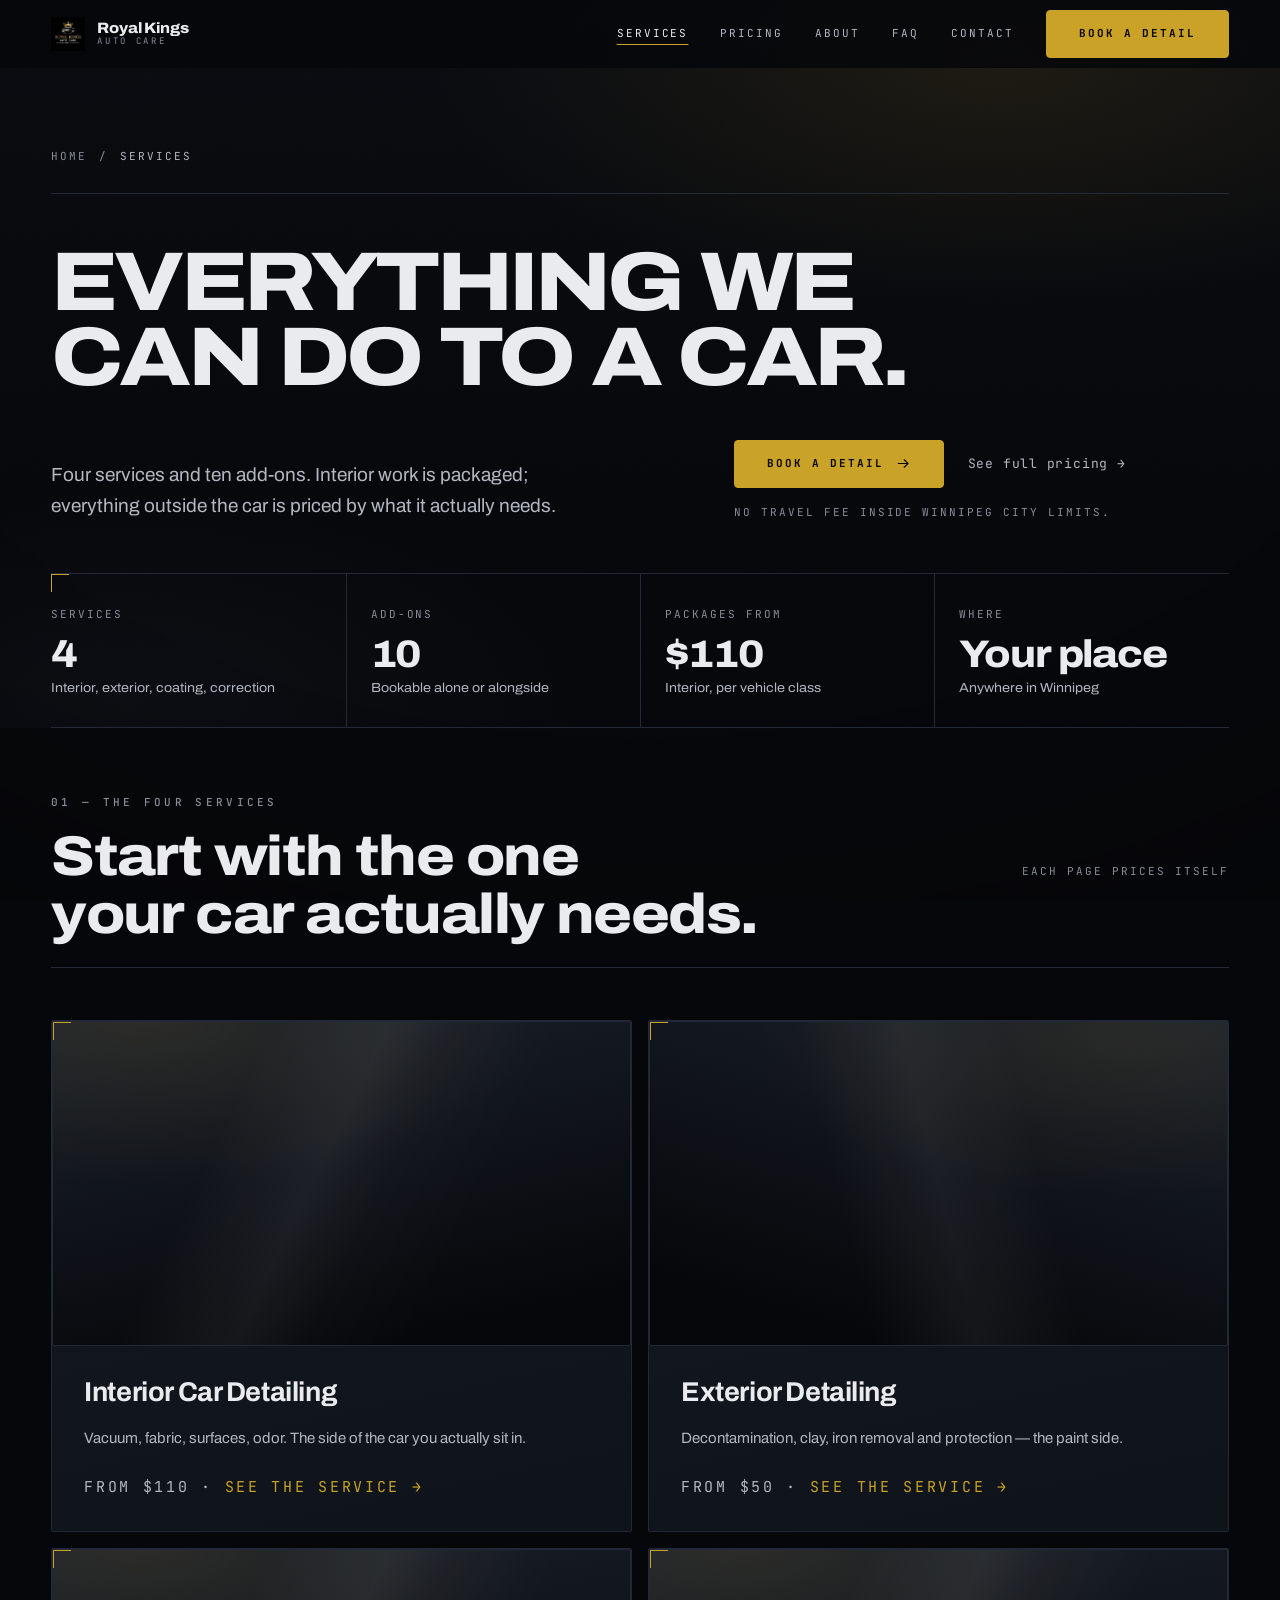
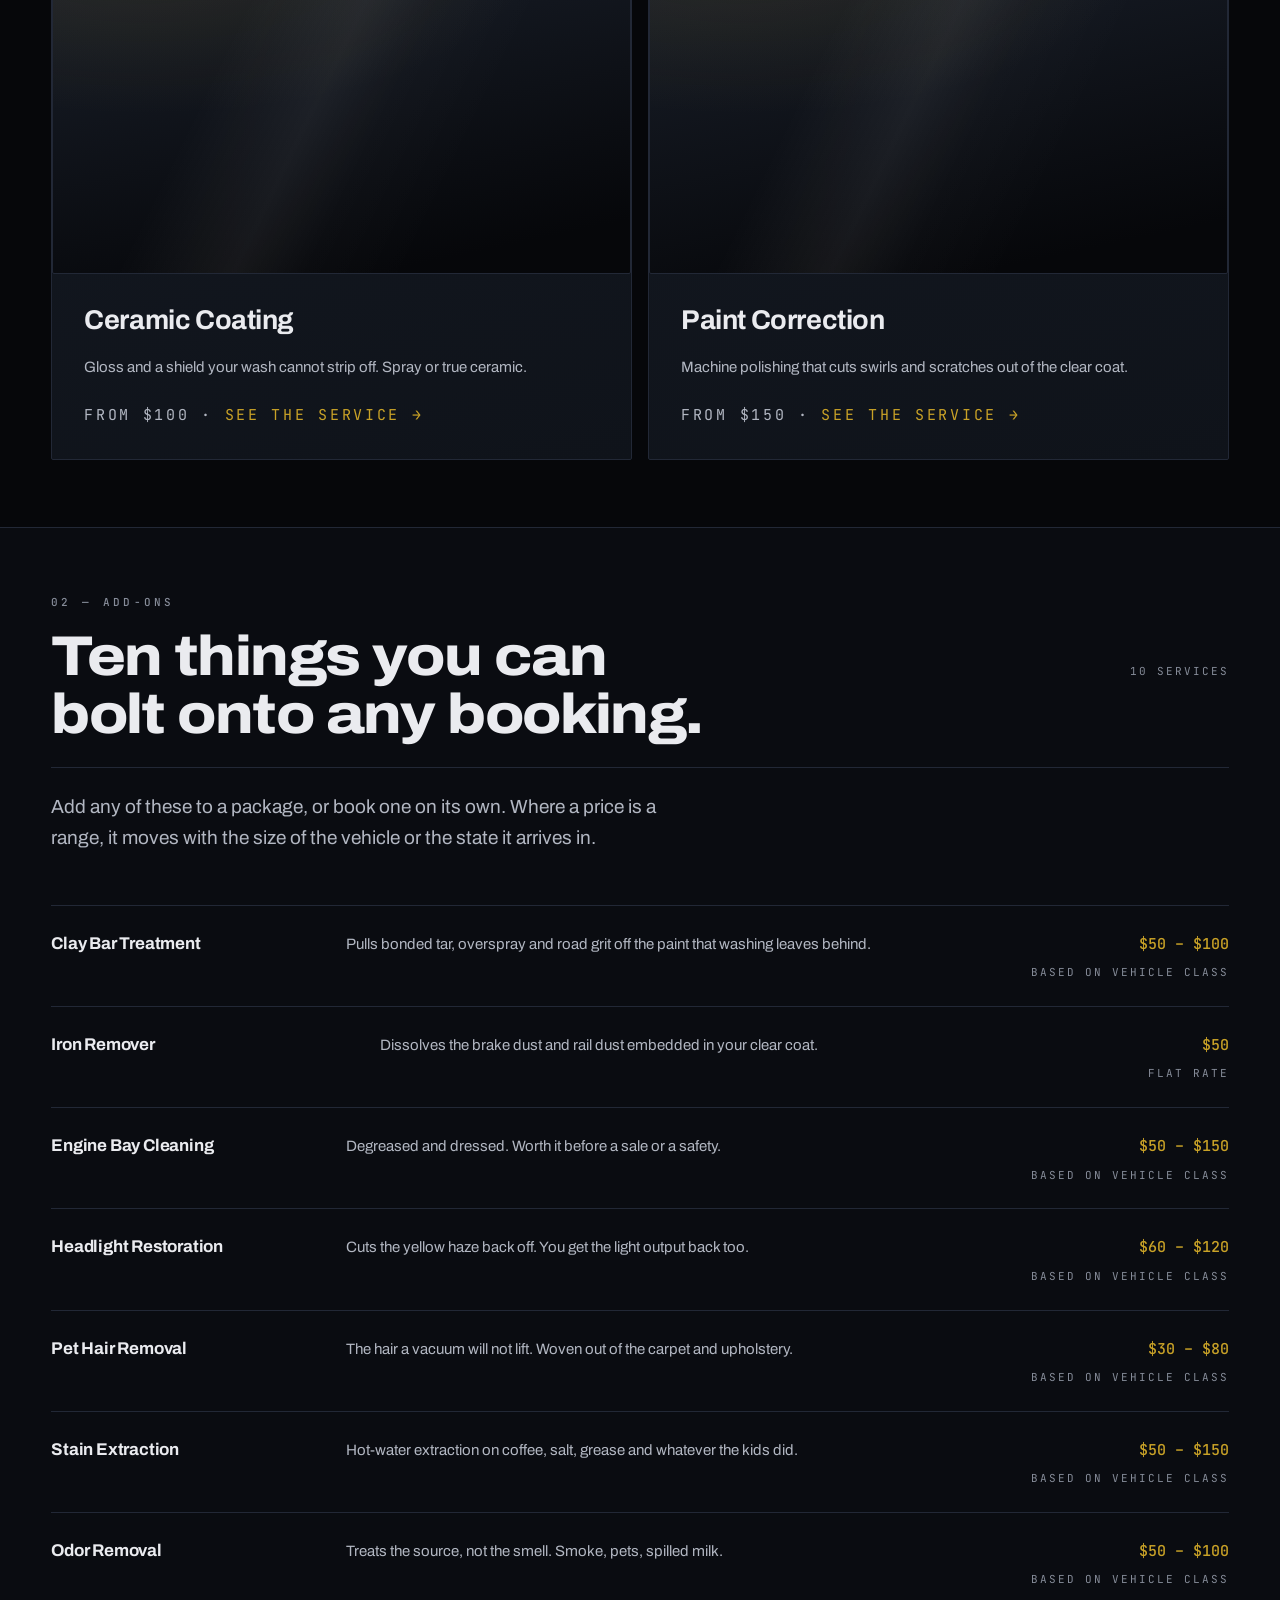
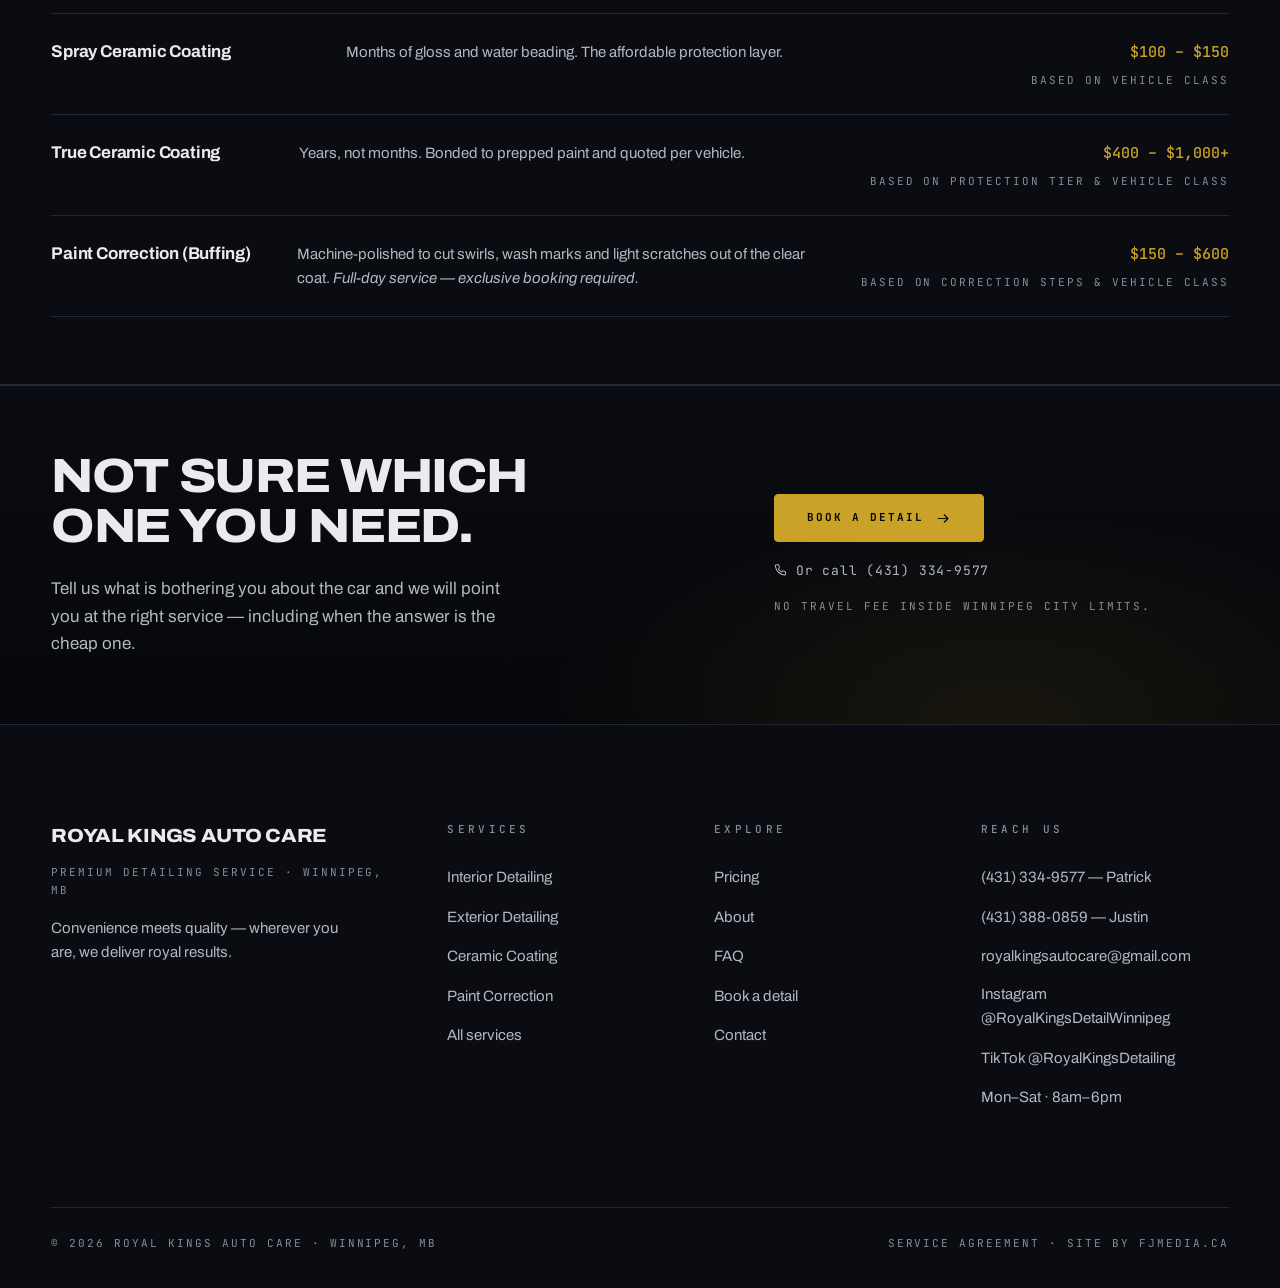
==== commit 6c5d6ba9: "gallery: photos drop into assets/Gallery/ and the site wires itself You made assets/Gallery/ and ass" ====
--- a/services/index.html
+++ b/services/index.html
@@ -279,6 +279,7 @@
       <div>
         <h3>Explore</h3>
         <ul class="foot-list">
+          
           <li><a href="/pricing">Pricing</a></li>
           <li><a href="/about">About</a></li>
           <li><a href="/faq">FAQ</a></li>
--- a/assets/rk.css
+++ b/assets/rk.css
@@ -605,8 +605,13 @@
 /* ── Before / after slider ───────────────────────────────────────── */
 .ba-stage { position: relative; aspect-ratio: 16 / 9; overflow: hidden; border: var(--stroke); border-radius: var(--r-xs); }
 .ba-stage > .ba-before, .ba-stage img, .ba-stage .plate { position: absolute; inset: 0; width: 100%; height: 100%; object-fit: cover; border: 0; border-radius: 0; }
-.ba-after { position: absolute; inset: 0; width: var(--pos, 50%); overflow: hidden; }
-.ba-after > * { width: 100vw; max-width: none; }
+/* The overlay is clipped, not resized. A width-based clip has to stretch the
+   inner image to compensate, which means the two halves never line up on a
+   real photograph — flat test colours hide it, a car does not. clip-path
+   keeps both images identical in size and position, so the seam is exact.
+   inset() clips from the LEFT edge, so the after image occupies everything
+   to the RIGHT of the handle, matching the labels. */
+.ba-after { position: absolute; inset: 0; clip-path: inset(0 0 0 var(--pos, 50%)); }
 .ba-line { position: absolute; top: 0; bottom: 0; left: var(--pos, 50%); width: 1px; background: var(--gold); pointer-events: none; }
 .ba-grip {
   position: absolute; top: 50%; left: var(--pos, 50%); width: 40px; height: 40px;
@@ -623,6 +628,14 @@
   border: var(--stroke); border-radius: var(--r-xs);
 }
 .ba-stage::after { content: 'After'; left: auto; right: var(--s-4); color: var(--gold); border-color: var(--edge-gold); }
+
+/* Gallery layout */
+.ba-list { display: grid; gap: clamp(1.5rem, 3vw, 2.5rem); }
+.work-grid { display: grid; grid-template-columns: repeat(3, minmax(0, 1fr)); gap: var(--s-4); }
+@media (max-width: 900px) { .work-grid { grid-template-columns: repeat(2, minmax(0, 1fr)); } }
+@media (max-width: 560px) { .work-grid { grid-template-columns: minmax(0, 1fr); } }
+.work-tile { aspect-ratio: 4 / 3; }
+.work-tile img { width: 100%; height: 100%; object-fit: cover; }
 
 /* ── Accordion (FAQ) ─────────────────────────────────────────────── */
 .acc { border-top: var(--stroke); }
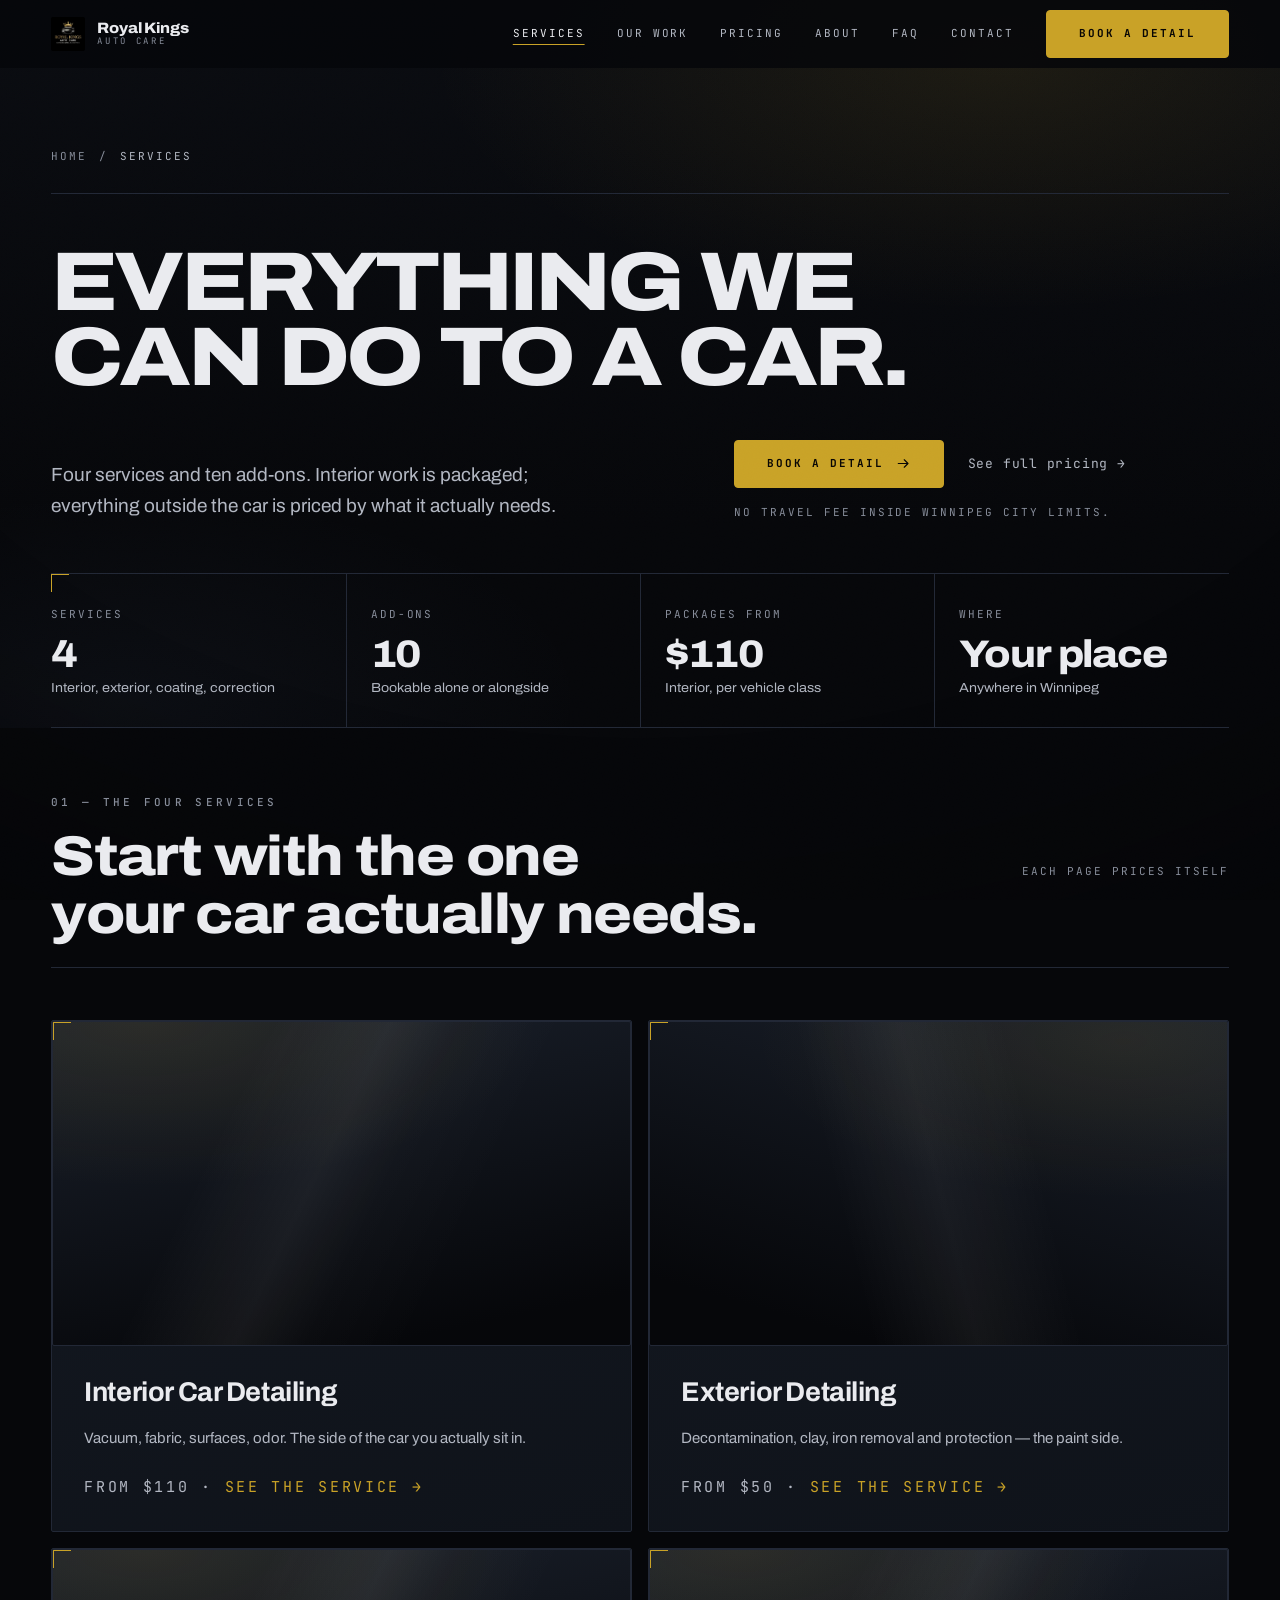
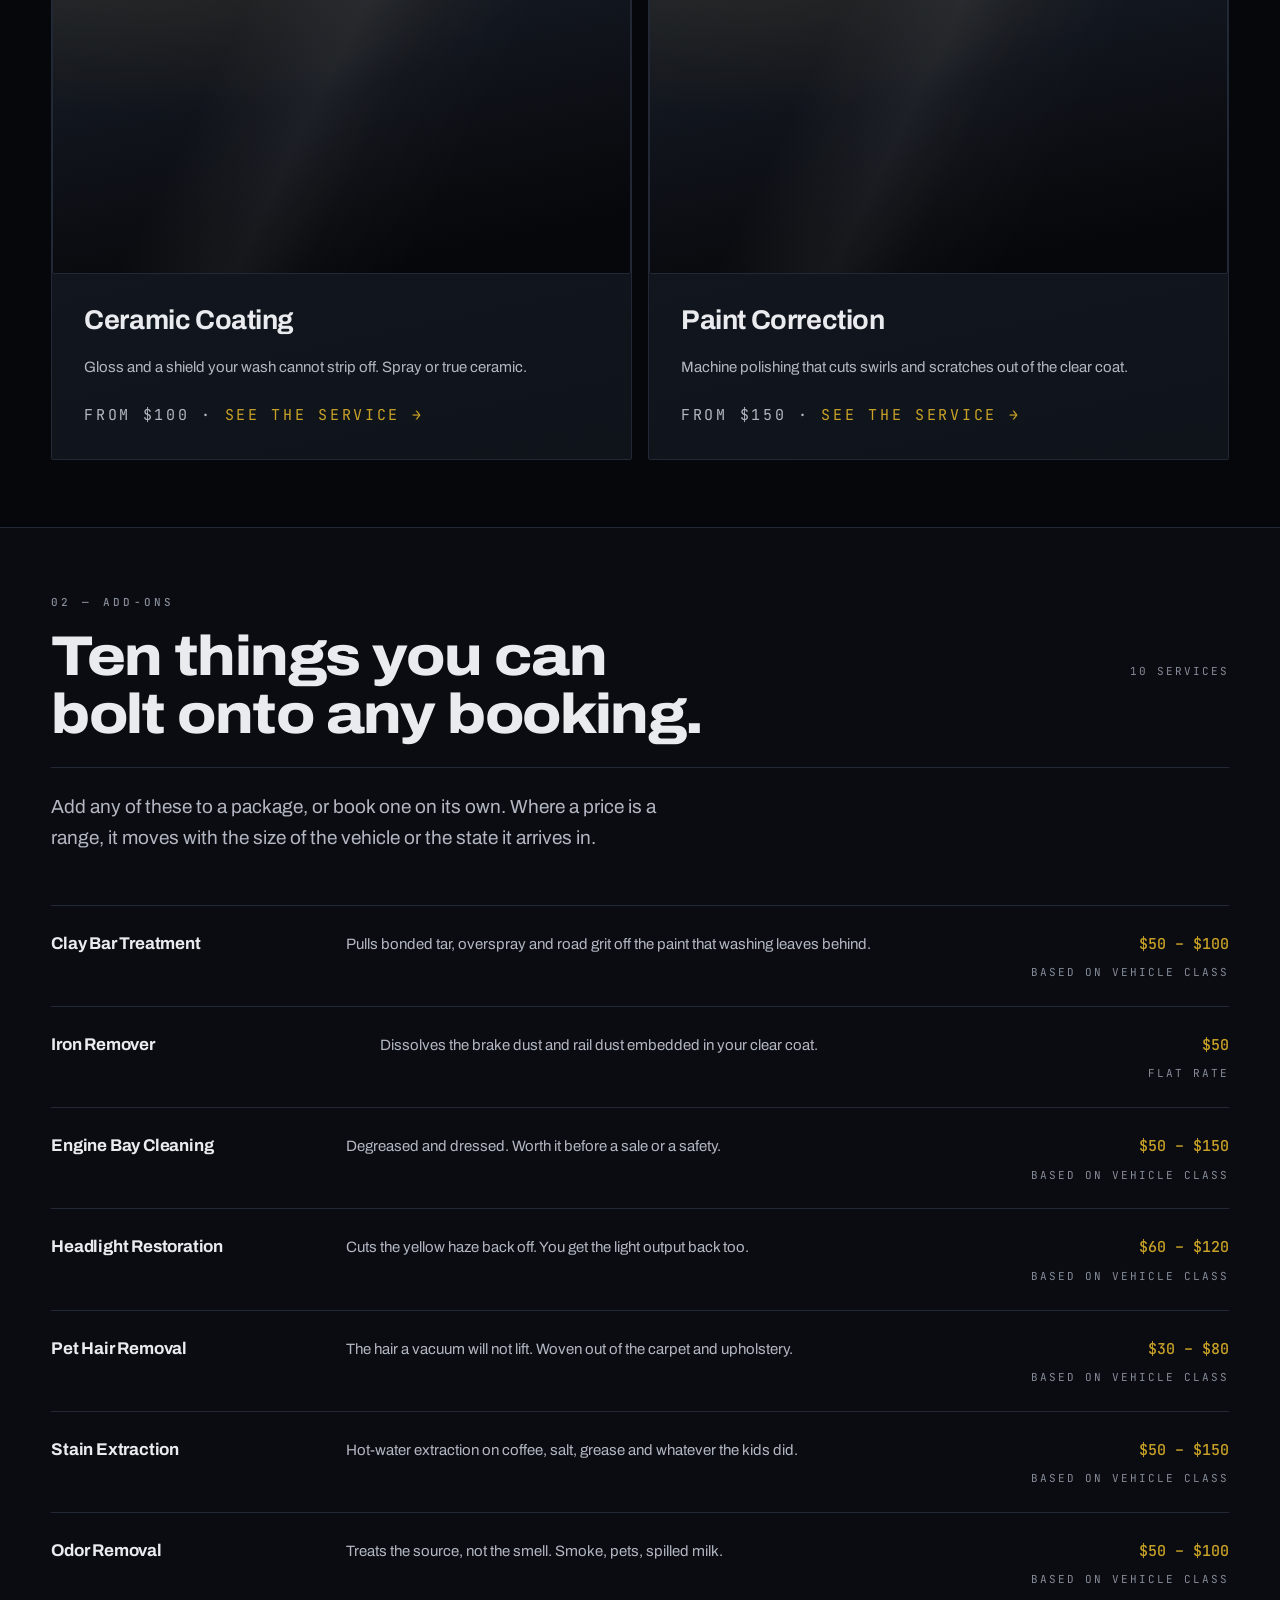
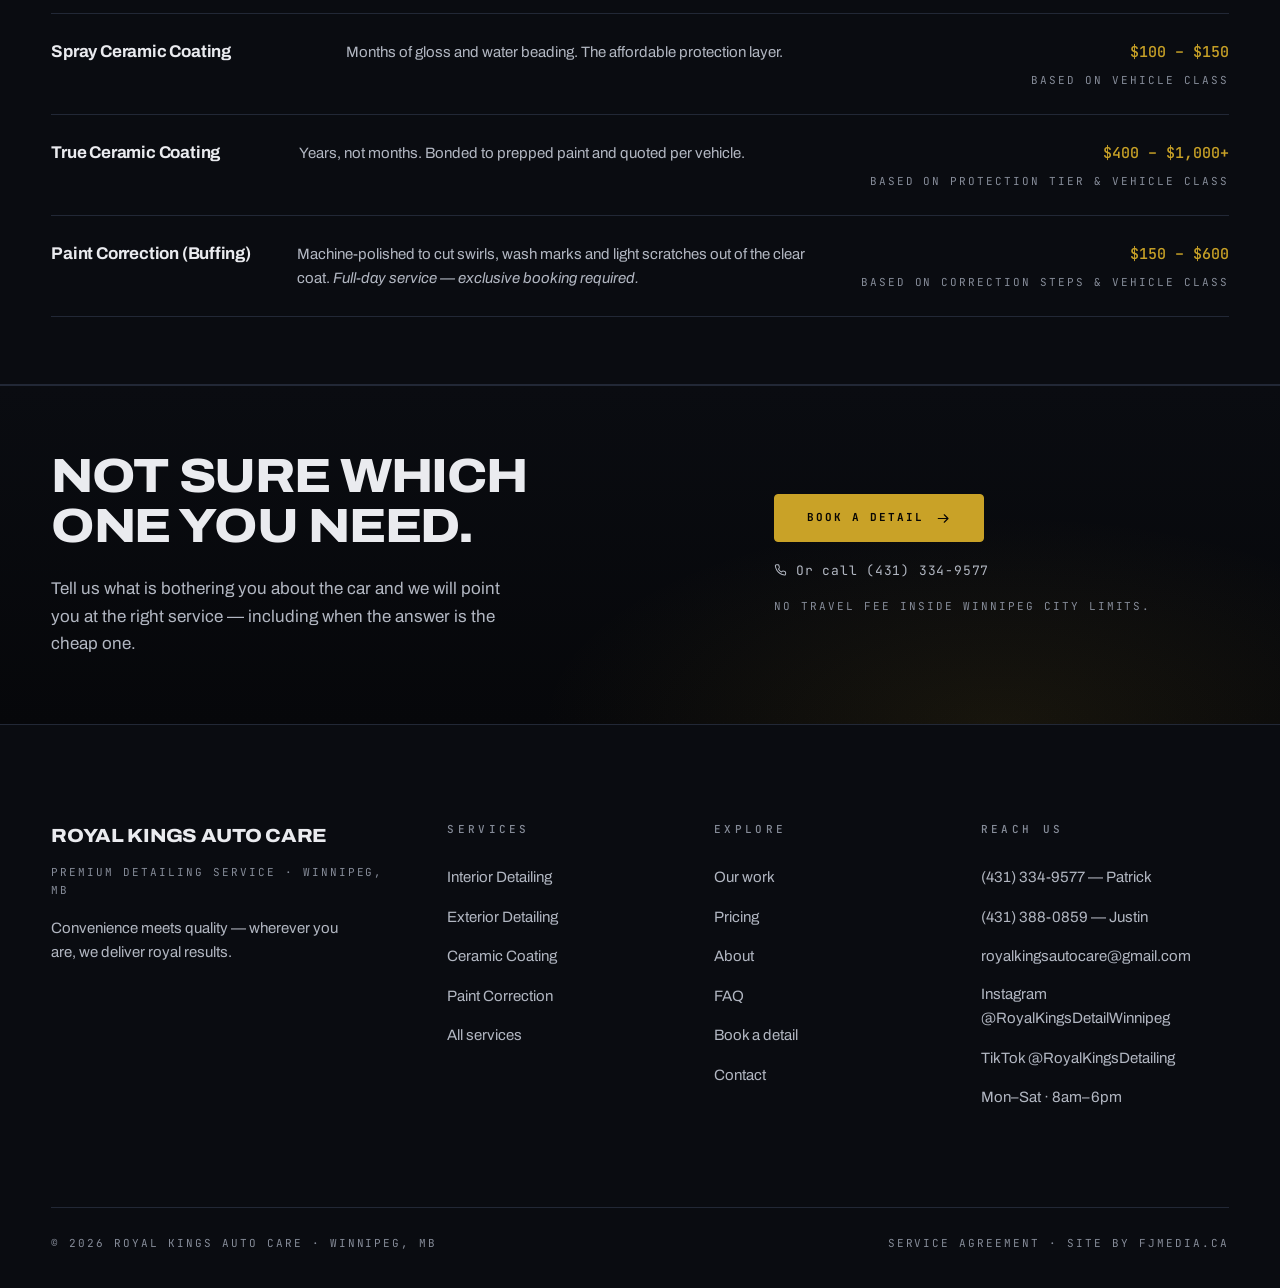
==== commit 13223a3a: "gallery: wire up the four before/after pairs Photos landed in assets/Gallery/Before and After/ as a1" ====
--- a/services/index.html
+++ b/services/index.html
@@ -61,6 +61,7 @@
     </a>
     <nav class="nav-links" aria-label="Primary">
         <a href="/services" aria-current="page">Services</a>
+        <a href="/gallery">Our work</a>
         <a href="/pricing">Pricing</a>
         <a href="/about">About</a>
         <a href="/faq">FAQ</a>
@@ -84,6 +85,7 @@
   </div>
   <nav aria-label="Menu">
         <a href="/services" aria-current="page">Services</a>
+        <a href="/gallery">Our work</a>
         <a href="/pricing">Pricing</a>
         <a href="/about">About</a>
         <a href="/faq">FAQ</a>
@@ -279,7 +281,7 @@
       <div>
         <h3>Explore</h3>
         <ul class="foot-list">
-          
+          <li><a href="/gallery">Our work</a></li>
           <li><a href="/pricing">Pricing</a></li>
           <li><a href="/about">About</a></li>
           <li><a href="/faq">FAQ</a></li>
--- a/assets/rk.css
+++ b/assets/rk.css
@@ -620,14 +620,48 @@
 }
 .ba-range { position: absolute; inset: 0; width: 100%; height: 100%; margin: 0; opacity: 0; cursor: ew-resize; }
 .ba-stage:has(.ba-range:focus-visible) .ba-grip { box-shadow: 0 0 0 2px var(--gold); }
-.ba figcaption { margin-top: var(--s-3); font-family: var(--mono); font-size: var(--fs-mono); letter-spacing: var(--tr-mono); text-transform: uppercase; color: var(--text-3); }
+.ba figcaption { margin-top: var(--s-3); font-family: var(--mono); font-size: var(--fs-mono); letter-spacing: var(--tr-mono); text-transform: uppercase; color: var(--text-3); max-width: 68ch; }
+.ba-dip figcaption { font-family: var(--mono); font-size: var(--fs-mono); letter-spacing: var(--tr-mono); text-transform: uppercase; color: var(--text-3); }
 .ba-stage::before, .ba-stage::after {
   content: 'Before'; position: absolute; top: var(--s-4); left: var(--s-4); z-index: 2;
   font-family: var(--mono); font-size: var(--fs-mono); letter-spacing: var(--tr-mono); text-transform: uppercase;
-  padding: var(--s-1) var(--s-3); background: color-mix(in srgb, var(--void) 78%, transparent); color: var(--text-2);
+  padding: var(--s-1) var(--s-3); background: color-mix(in srgb, var(--void) 92%, transparent); color: var(--text);
   border: var(--stroke); border-radius: var(--r-xs);
 }
 .ba-stage::after { content: 'After'; left: auto; right: var(--s-4); color: var(--gold); border-color: var(--edge-gold); }
+
+/* Side-by-side before/after. The two halves share one hairline seam so the
+   pair reads as a single object rather than two loose photos, and the labels
+   sit in the frame corners the same way the slider's do — the two treatments
+   have to look like siblings or the gallery reads as inconsistent. */
+.ba-dip { display: block; }
+.ba-dip-grid {
+  display: grid; grid-template-columns: repeat(2, minmax(0, 1fr));
+  border: var(--stroke); border-radius: var(--r-xs); overflow: hidden; background: var(--graphite);
+}
+.ba-dip-half { position: relative; aspect-ratio: 3 / 4; overflow: hidden; }
+.ba-dip-half + .ba-dip-half { border-left: 1px solid var(--edge); }
+.ba-dip-half img { width: 100%; height: 100%; object-fit: cover; }
+.ba-dip-half::after {
+  content: attr(data-label); position: absolute; top: var(--s-4); left: var(--s-4);
+  font-family: var(--mono); font-size: var(--fs-mono); letter-spacing: var(--tr-mono);
+  text-transform: uppercase; padding: var(--s-1) var(--s-3);
+  background: color-mix(in srgb, var(--void) 92%, transparent); color: var(--text);
+  border: var(--stroke); border-radius: var(--r-xs);
+}
+.ba-dip-after::after { color: var(--gold); border-color: var(--edge-gold); }
+.ba-dip figcaption {
+  margin-top: var(--s-3); font-size: var(--fs-sm); color: var(--text-2);
+  max-width: 68ch;
+}
+/* Portrait halves get very tall side by side on a phone, so they stack and
+   the aspect opens up to something a thumb can actually read. */
+@media (max-width: 620px) {
+  .ba-dip-grid { grid-template-columns: minmax(0, 1fr); }
+  .ba-dip-half { aspect-ratio: 4 / 3; }
+  .ba-dip-half + .ba-dip-half { border-left: 0; border-top: 1px solid var(--edge); }
+}
+.ba figcaption { max-width: 68ch; }
 
 /* Gallery layout */
 .ba-list { display: grid; gap: clamp(1.5rem, 3vw, 2.5rem); }
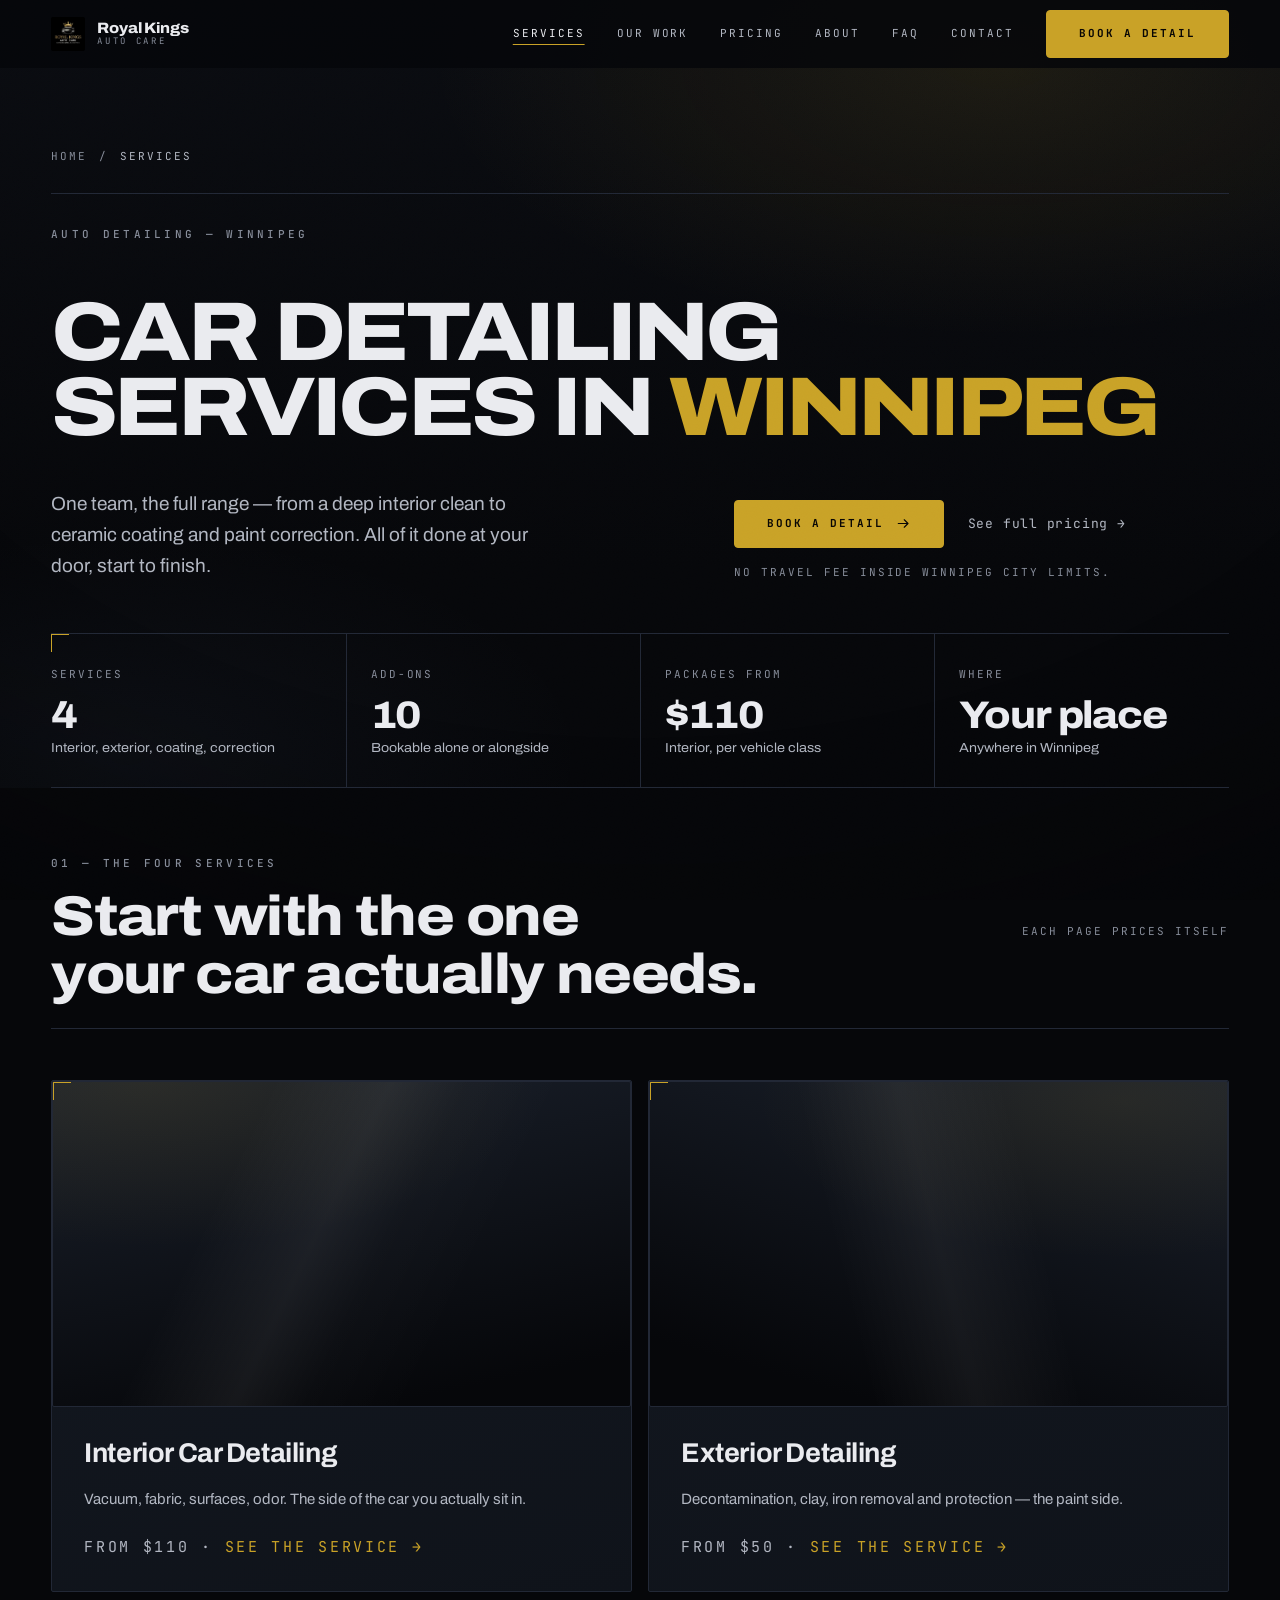
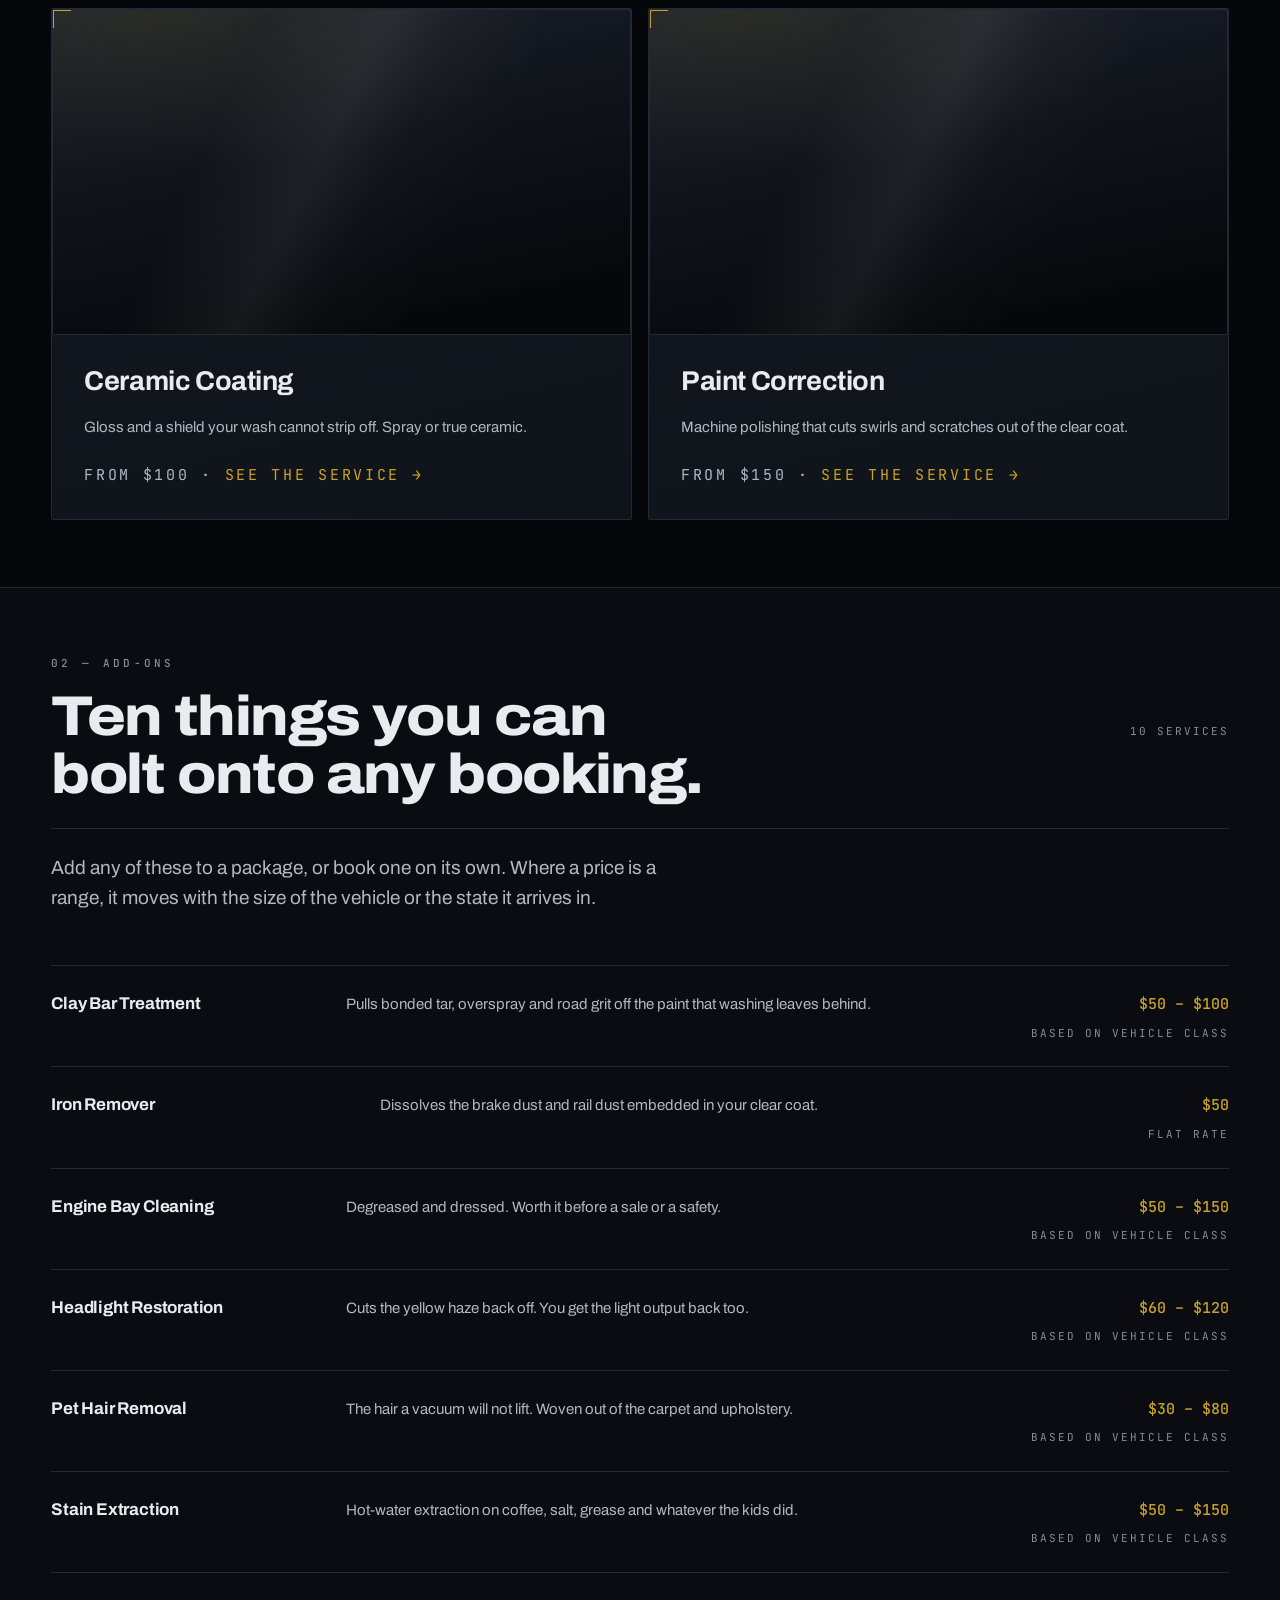
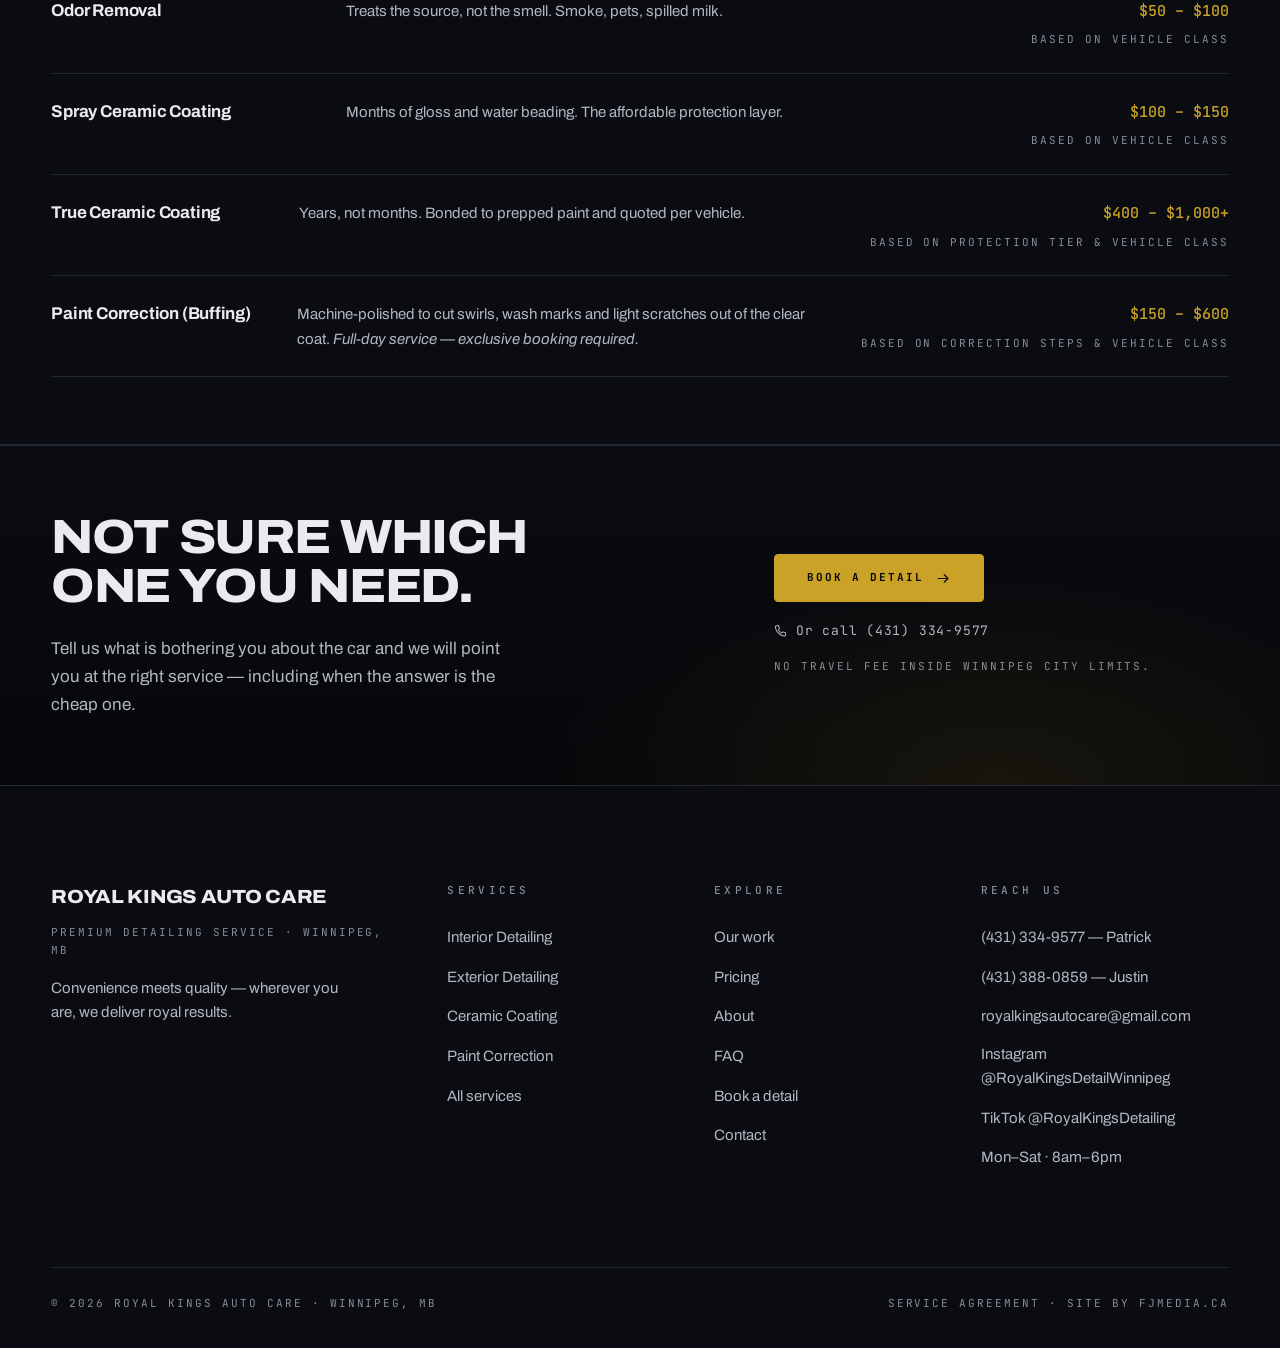
==== commit 248a5aaf: "copy: adopt the live site's H1 and sub roles verbatim James: use what the live site has. Pulled it o" ====
--- a/services/index.html
+++ b/services/index.html
@@ -109,13 +109,11 @@
       <a href="/">Home</a><span aria-hidden="true">/</span><span aria-current="page">Services</span>
     </nav>
 
-    <h1 class="hero-h1" id="h1" style="font-size:var(--fs-4xl)">Everything we<br class="br-desk"><em>can do to a car.</em></h1>
+    <span class="kicker" style="margin-top:var(--s-6)">Auto Detailing — Winnipeg</span>
+    <h1 class="hero-h1" id="h1" style="font-size:var(--fs-4xl)">Car Detailing Services in <em>Winnipeg</em></h1>
 
     <div class="hero-row">
-      <p class="hero-sub">
-        Four services and ten add-ons. Interior work is packaged; everything
-        outside the car is priced by what it actually needs.
-      </p>
+      <p class="hero-sub">One team, the full range — from a deep interior clean to ceramic coating and paint correction. All of it done at your door, start to finish.</p>
       <div class="hero-act">
         <div class="hero-act-row">
           <a class="btn btn-primary" href="/book">Book a detail <svg class="ic" viewBox="0 0 20 20" fill="none" stroke="currentColor" stroke-width="1.5" stroke-linecap="round" stroke-linejoin="round" aria-hidden="true"><path d="M3 10h13M11 5l5 5-5 5"/></svg></a>
--- a/assets/rk.css
+++ b/assets/rk.css
@@ -380,6 +380,10 @@
   overflow-wrap: anywhere;
 }
 .hero-h1 em, .sec-head h2 em, .cta h2 em { font-style: normal; color: inherit; }
+/* Homepage brand lockup: 'Auto Care' is gold, matching the live hero and the
+   logo's own two-tone wordmark. */
+.hero-h1 em:only-of-type:not(:first-child) { color: inherit; }
+#h1 em { color: var(--gold); }
 
 /* 1.25fr 1fr — the lead column carries the sentence, the support column
    carries the action. Never 1fr 1fr (rubric axis 7). */
@@ -433,6 +437,32 @@
    it strands a one-word line. Let the text wrap naturally there. */
 .br-desk { display: none; }
 @media (min-width: 760px) { .br-desk { display: inline; } }
+
+/* A slogan is a sentence, not a slogan-shaped shout. At 68 characters the
+   uppercase wide treatment becomes a wall of three full-bleed lines, so the
+   homepage H1 drops the caps, eases the tracking and takes a smaller clamp —
+   it still dominates the fold without bellowing. */
+.hero-h1-slogan {
+  text-transform: none;
+  font-stretch: 104%;
+  letter-spacing: -0.022em;
+  line-height: 1.04;
+  font-size: clamp(2.1rem, 1.25rem + 3.5vw, 3.9rem);
+  max-width: 30ch;
+}
+
+/* The tagline line the live hero carries between the brand H1 and the sub.
+   Italic display, gold — the live site set it apart from both, and it is the
+   half of the motto the sub does not carry. */
+.hero-tagline {
+  font-family: var(--display);
+  font-size: clamp(1.15rem, 0.95rem + 0.9vw, 1.6rem);
+  font-style: italic;
+  font-weight: 500;
+  letter-spacing: -0.01em;
+  color: var(--gold);
+  margin-top: var(--s-5);
+}
 
 /* ── Photo plates ────────────────────────────────────────────────── */
 /* Where real photography goes. Until it lands these render as a dark
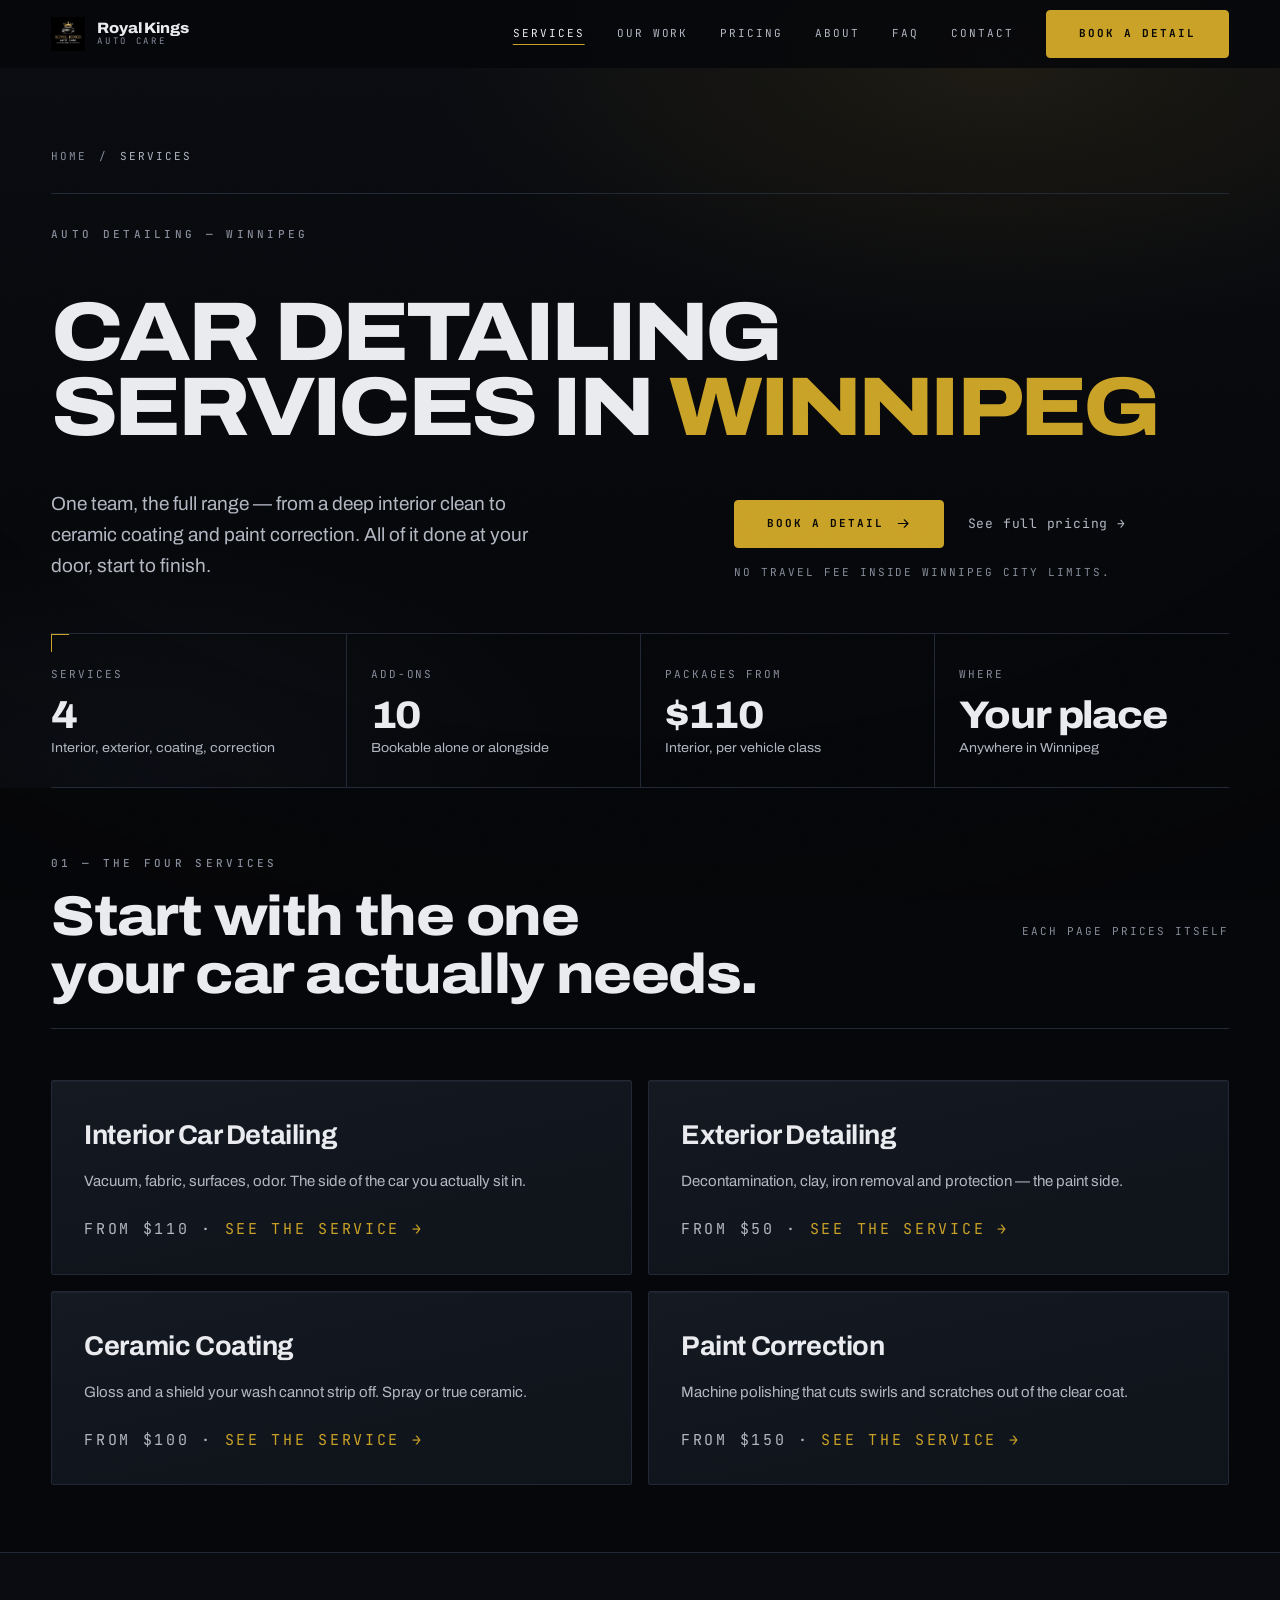
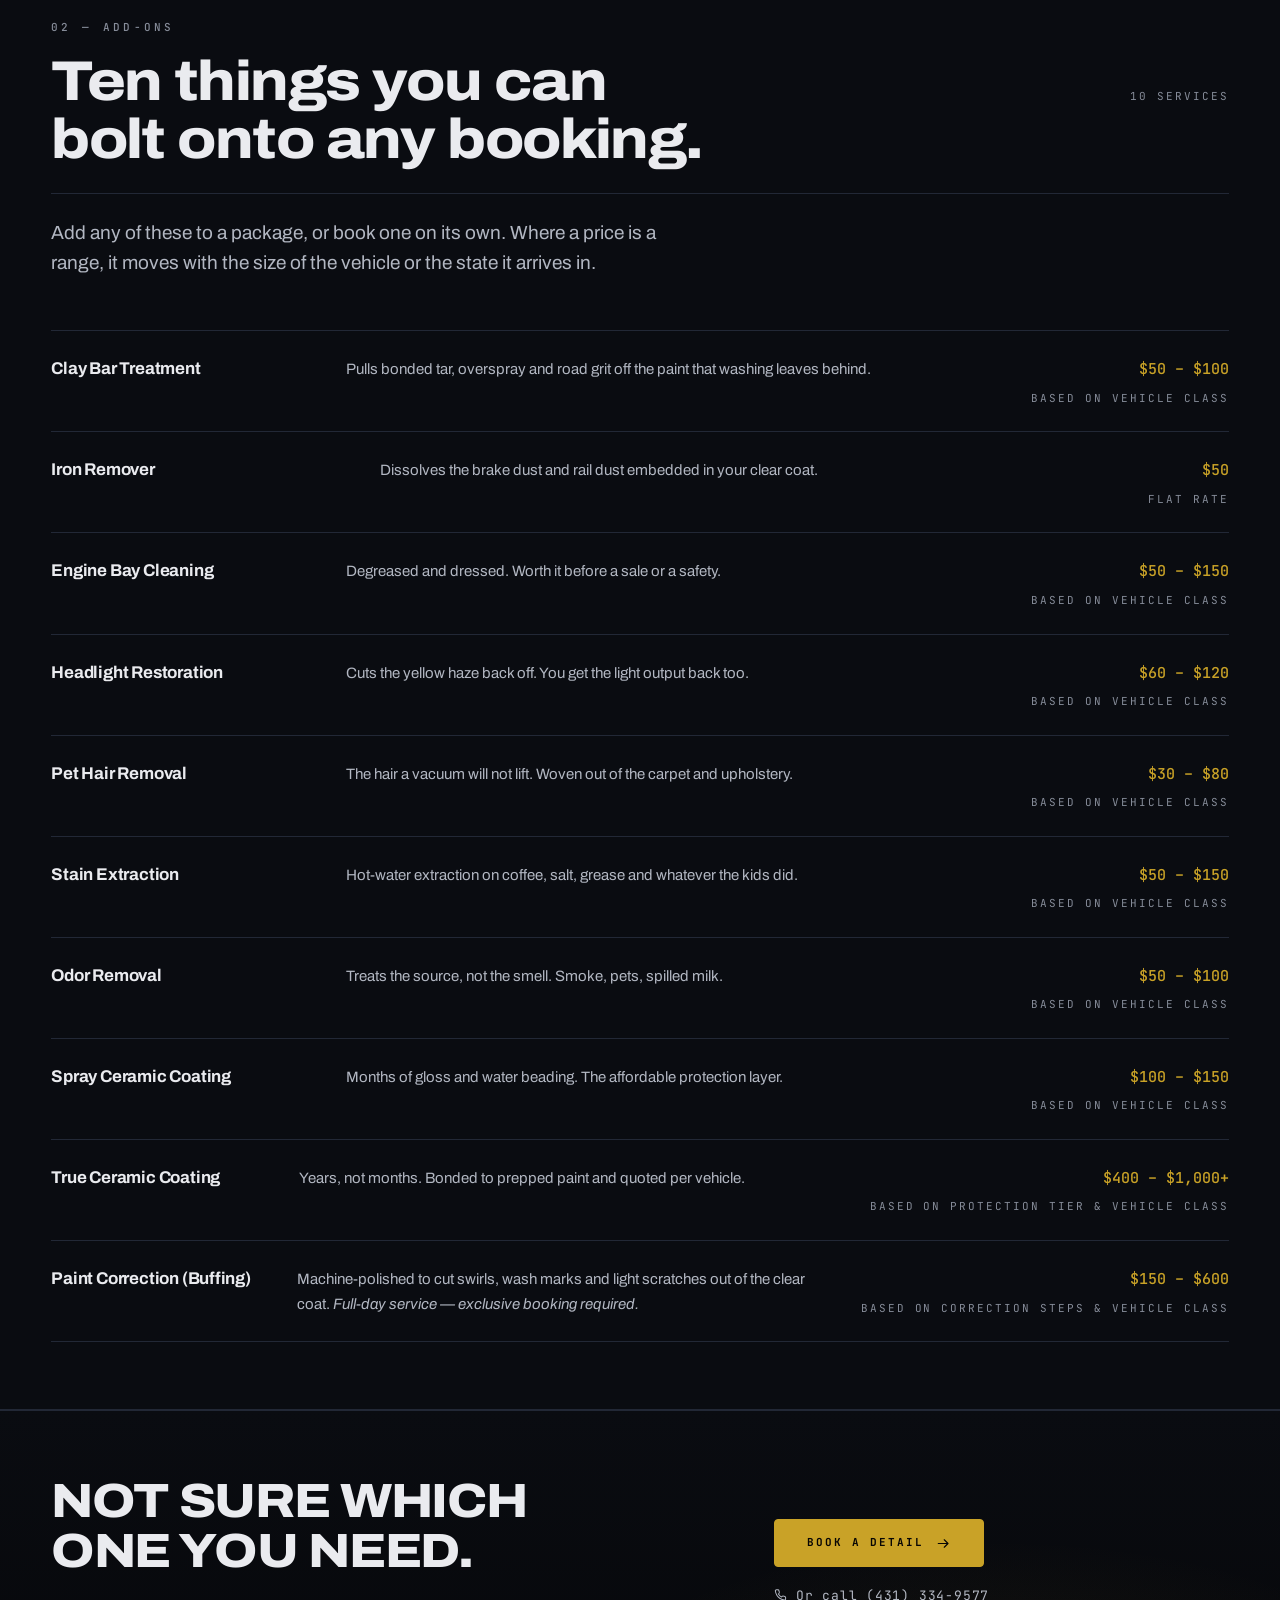
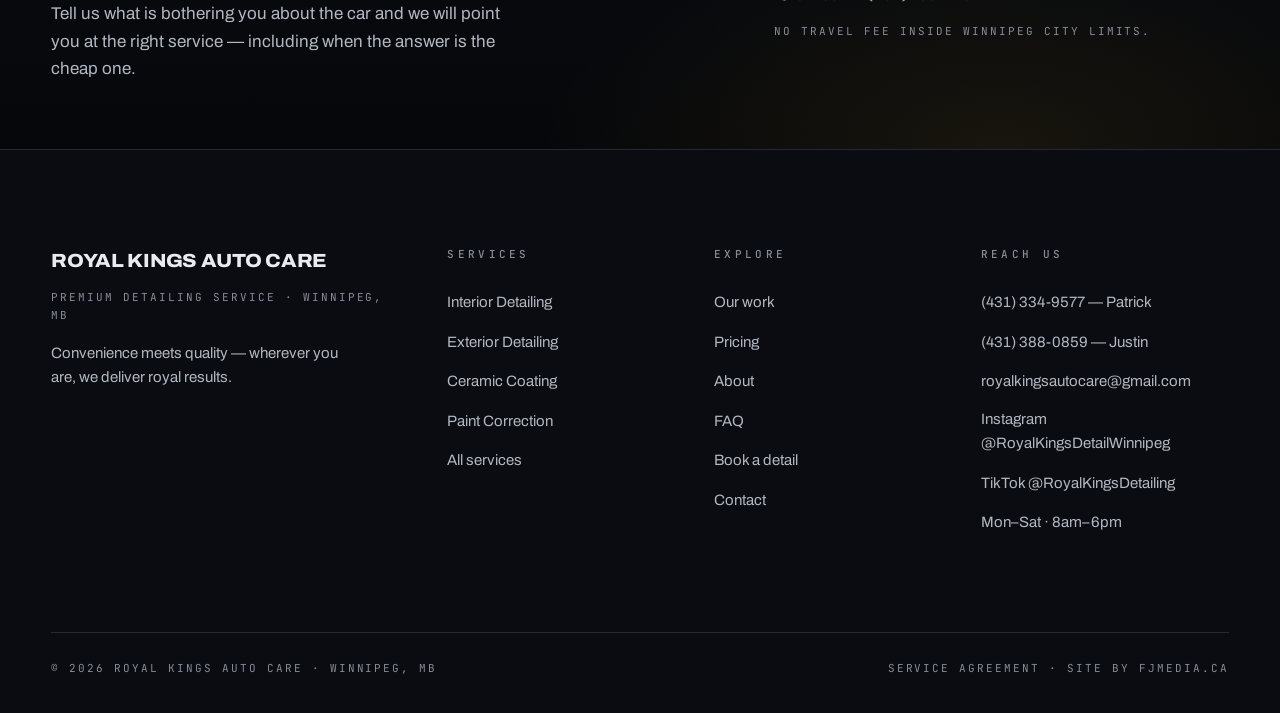
==== commit bf1ec081: "v3 go-live prep: fix both audit dealbreakers, strip the theme switcher, drop empty plates Audit find" ====
--- a/services/index.html
+++ b/services/index.html
@@ -26,28 +26,6 @@
   <link rel="stylesheet" href="https://fonts.googleapis.com/css2?family=Archivo:wdth,wght@62..125,400..800&family=JetBrains+Mono:wght@400;500;700&display=swap">
   <link rel="stylesheet" href="/assets/rk.css">
 
-  <link rel="stylesheet" href="/assets/rk-warm.css">
-  <link rel="stylesheet" href="/assets/rk-classic.css">
-  <script>
-    /* Runs before first paint — no flash of the other theme.
-       Generated from THEMES in src/data.mjs: every theme's stylesheet is
-       already loaded and inert, so applying one is a single attribute; only
-       a theme that needs extra fonts requests them, and only when active. */
-    (function () {
-      var FONTS = {"warm":"https://fonts.googleapis.com/css2?family=Playfair+Display:wght@400..900&display=swap","classic":"https://fonts.googleapis.com/css2?family=Cinzel:wght@400;500;600;700&family=Montserrat:wght@300;400;500;600;700&display=swap"};
-      try {
-        var t = localStorage.getItem('rk_theme');
-        if (!t || t === 'modern' || !["modern","warm","classic"].includes(t)) return;
-        document.documentElement.setAttribute('data-theme', t);
-        if (FONTS[t]) {
-          var l = document.createElement('link');
-          l.rel = 'stylesheet'; l.href = FONTS[t];
-          l.setAttribute('data-theme-fonts', t);
-          document.head.appendChild(l);
-        }
-      } catch (e) { /* private mode — the default theme needs nothing */ }
-    })();
-  </script>
   <script type="application/ld+json">{"@context":"https://schema.org","@type":"BreadcrumbList","itemListElement":[{"@type":"ListItem","position":1,"name":"Home","item":"https://www.royalkingsdetailingwpg.ca/"},{"@type":"ListItem","position":2,"name":"Services","item":"https://www.royalkingsdetailingwpg.ca/services"}]}</script>
 </head>
 <body>
@@ -67,9 +45,6 @@
         <a href="/faq">FAQ</a>
         <a href="/contact">Contact</a>
       
-    <div class="theme-sw " role="group" aria-label="Preview theme">
-      <button type="button" class="theme-sw-btn" data-theme-set="modern" title="Archivo · cool graphite · hard edges">V3</button><button type="button" class="theme-sw-btn" data-theme-set="warm" data-theme-fonts="https://fonts.googleapis.com/css2?family=Playfair+Display:wght@400..900&display=swap" title="Derived from the logo — Playfair, gold gradient + chrome, pure black">Warm</button><button type="button" class="theme-sw-btn" data-theme-set="classic" data-theme-fonts="https://fonts.googleapis.com/css2?family=Cinzel:wght@400;500;600;700&family=Montserrat:wght@300;400;500;600;700&display=swap" title="Cinzel · warm palette · soft edges">Classic</button>
-    </div>
       <a class="btn btn-primary nav-cta" href="/book">Book a detail</a>
     </nav>
     <button class="nav-toggle" type="button" id="navToggle" aria-expanded="false" aria-controls="drawer">
@@ -93,9 +68,6 @@
   </nav>
   <div class="drawer-foot">
     
-    <div class="theme-sw theme-sw-wide" role="group" aria-label="Preview theme">
-      <button type="button" class="theme-sw-btn" data-theme-set="modern" title="Archivo · cool graphite · hard edges">V3</button><button type="button" class="theme-sw-btn" data-theme-set="warm" data-theme-fonts="https://fonts.googleapis.com/css2?family=Playfair+Display:wght@400..900&display=swap" title="Derived from the logo — Playfair, gold gradient + chrome, pure black">Warm</button><button type="button" class="theme-sw-btn" data-theme-set="classic" data-theme-fonts="https://fonts.googleapis.com/css2?family=Cinzel:wght@400;500;600;700&family=Montserrat:wght@300;400;500;600;700&display=swap" title="Cinzel · warm palette · soft edges">Classic</button>
-    </div>
     <a class="btn btn-primary" href="/book">Book a detail <svg class="ic" viewBox="0 0 20 20" fill="none" stroke="currentColor" stroke-width="1.5" stroke-linecap="round" stroke-linejoin="round" aria-hidden="true"><path d="M3 10h13M11 5l5 5-5 5"/></svg></a>
     <a class="drawer-call" href="tel:+14313349577"><svg class="ic" viewBox="0 0 20 20" fill="none" stroke="currentColor" stroke-width="1.5" stroke-linecap="round" stroke-linejoin="round" aria-hidden="true"><path d="M17 13.9v2.3a1.5 1.5 0 0 1-1.6 1.5 15 15 0 0 1-6.5-2.3 14.7 14.7 0 0 1-4.5-4.5A15 15 0 0 1 2 4.3 1.5 1.5 0 0 1 3.5 2.7h2.3a1.5 1.5 0 0 1 1.5 1.3c.1.7.3 1.4.5 2.1a1.5 1.5 0 0 1-.3 1.6l-1 1a12 12 0 0 0 4.5 4.5l1-1a1.5 1.5 0 0 1 1.6-.3c.7.2 1.4.4 2.1.5a1.5 1.5 0 0 1 1.3 1.5z"/></svg> (431) 334-9577 — Patrick</a>
   </div>
@@ -146,28 +118,28 @@
     <div class="cols-2">
       
       <a class="card" href="/services/interior-car-detailing-winnipeg">
-        <span class="plate plate-wide bkt" aria-hidden="true" style="margin:calc(var(--s-6) * -1) calc(var(--s-6) * -1) var(--s-5)"></span>
+        
         <h3 style="font-size:var(--fs-xl)">Interior Car Detailing</h3>
         <p>Vacuum, fabric, surfaces, odor. The side of the car you actually sit in.</p>
-        <p class="pkg-meta" style="margin-top:var(--s-5)">From $110 · <span class="gold">See the service →</span></p>
+        <p class="pkg-meta" style="margin-top:var(--s-5)">From $110 · <span class="gold" style="white-space:nowrap">See the service →</span></p>
       </a>
       <a class="card" href="/services/exterior-detailing-winnipeg">
-        <span class="plate plate-wide bkt" aria-hidden="true" style="margin:calc(var(--s-6) * -1) calc(var(--s-6) * -1) var(--s-5)"></span>
+        
         <h3 style="font-size:var(--fs-xl)">Exterior Detailing</h3>
         <p>Decontamination, clay, iron removal and protection — the paint side.</p>
-        <p class="pkg-meta" style="margin-top:var(--s-5)">From $50 · <span class="gold">See the service →</span></p>
+        <p class="pkg-meta" style="margin-top:var(--s-5)">From $50 · <span class="gold" style="white-space:nowrap">See the service →</span></p>
       </a>
       <a class="card" href="/services/ceramic-coating-winnipeg">
-        <span class="plate plate-wide bkt" aria-hidden="true" style="margin:calc(var(--s-6) * -1) calc(var(--s-6) * -1) var(--s-5)"></span>
+        
         <h3 style="font-size:var(--fs-xl)">Ceramic Coating</h3>
         <p>Gloss and a shield your wash cannot strip off. Spray or true ceramic.</p>
-        <p class="pkg-meta" style="margin-top:var(--s-5)">From $100 · <span class="gold">See the service →</span></p>
+        <p class="pkg-meta" style="margin-top:var(--s-5)">From $100 · <span class="gold" style="white-space:nowrap">See the service →</span></p>
       </a>
       <a class="card" href="/services/paint-correction-winnipeg">
-        <span class="plate plate-wide bkt" aria-hidden="true" style="margin:calc(var(--s-6) * -1) calc(var(--s-6) * -1) var(--s-5)"></span>
+        
         <h3 style="font-size:var(--fs-xl)">Paint Correction</h3>
         <p>Machine polishing that cuts swirls and scratches out of the clear coat.</p>
-        <p class="pkg-meta" style="margin-top:var(--s-5)">From $150 · <span class="gold">See the service →</span></p>
+        <p class="pkg-meta" style="margin-top:var(--s-5)">From $150 · <span class="gold" style="white-space:nowrap">See the service →</span></p>
       </a>
     </div>
   </div>
@@ -245,7 +217,7 @@
 <section class="sec cta" aria-labelledby="cta-h">
   <div class="wrap cta-inner">
     <div>
-      <h2 id="cta-h">Not sure which<br class="br-desk"><em>one you need.</em></h2>
+      <h2 id="cta-h">Not sure which<br class="br-desk"> <em>one you need.</em></h2>
       <p>Tell us what is bothering you about the car and we will point you at the right service — including when the answer is the cheap one.</p>
     </div>
     <div class="cta-act">
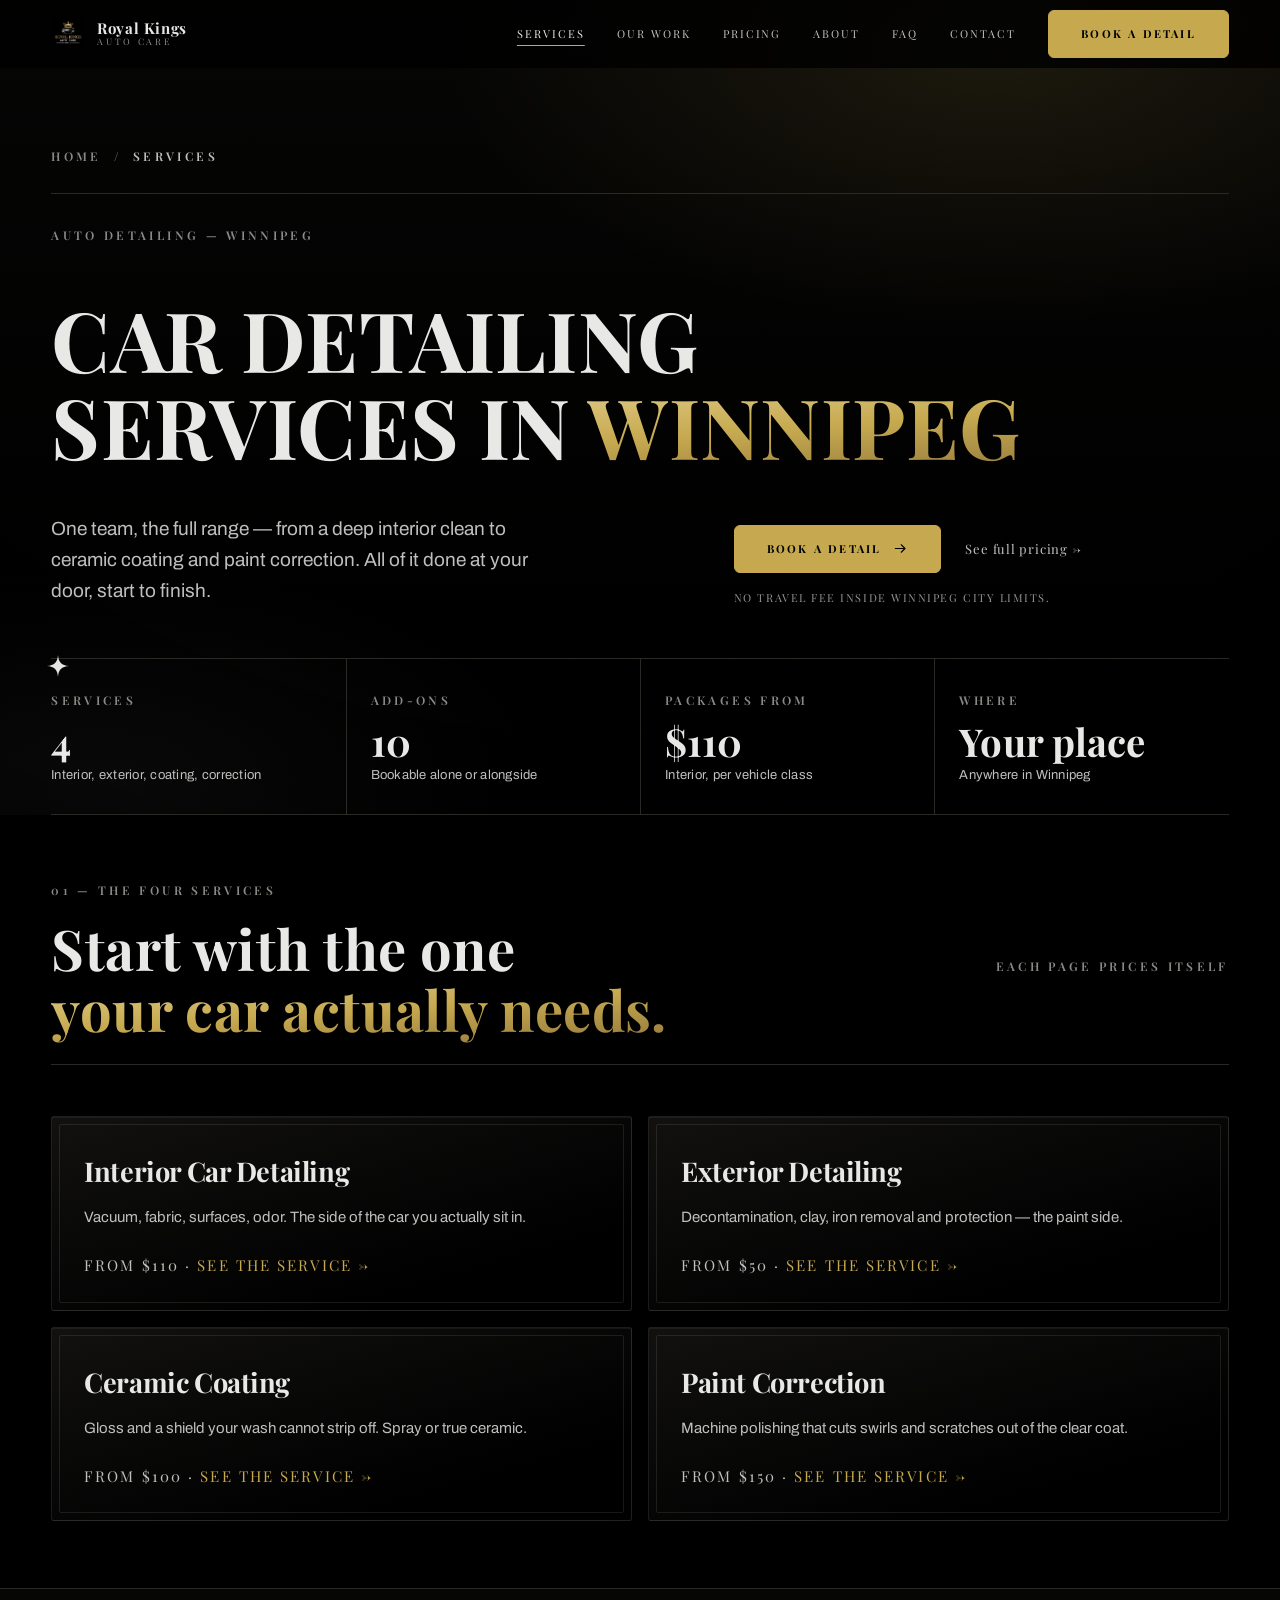
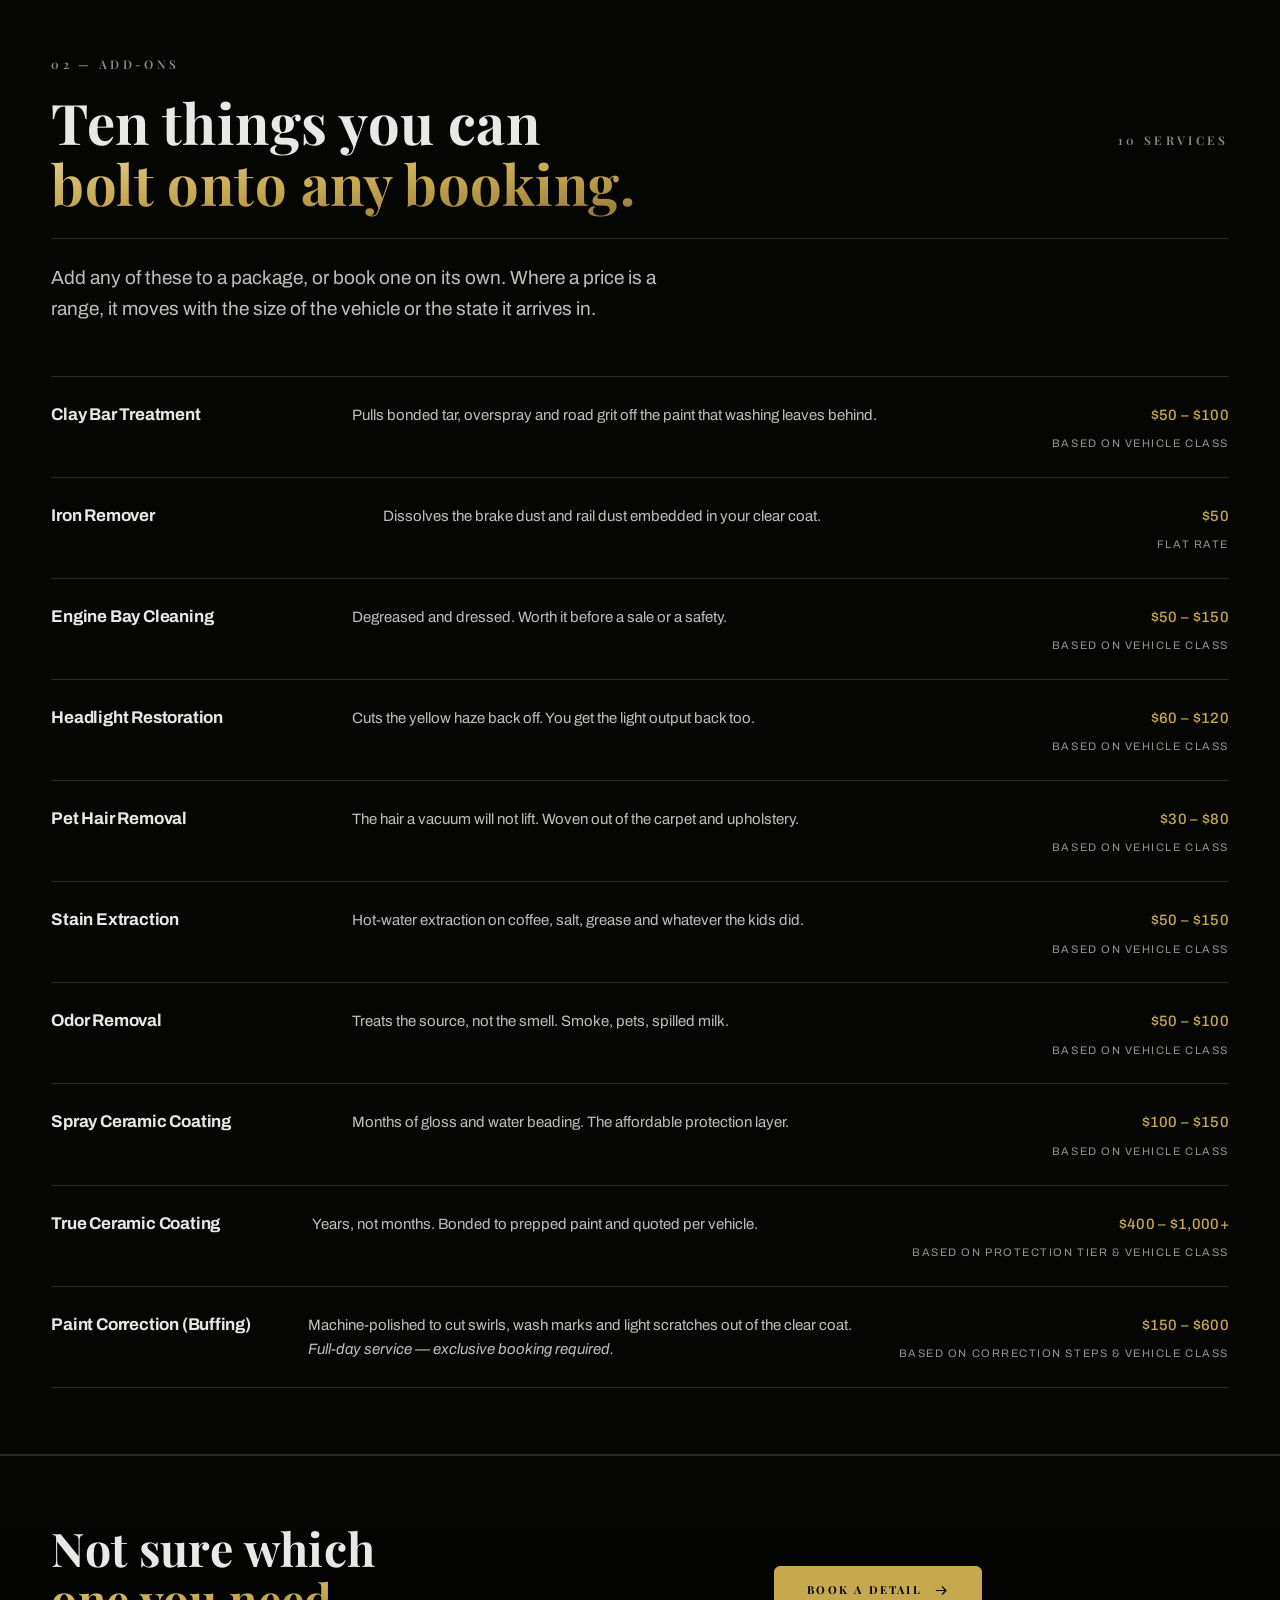
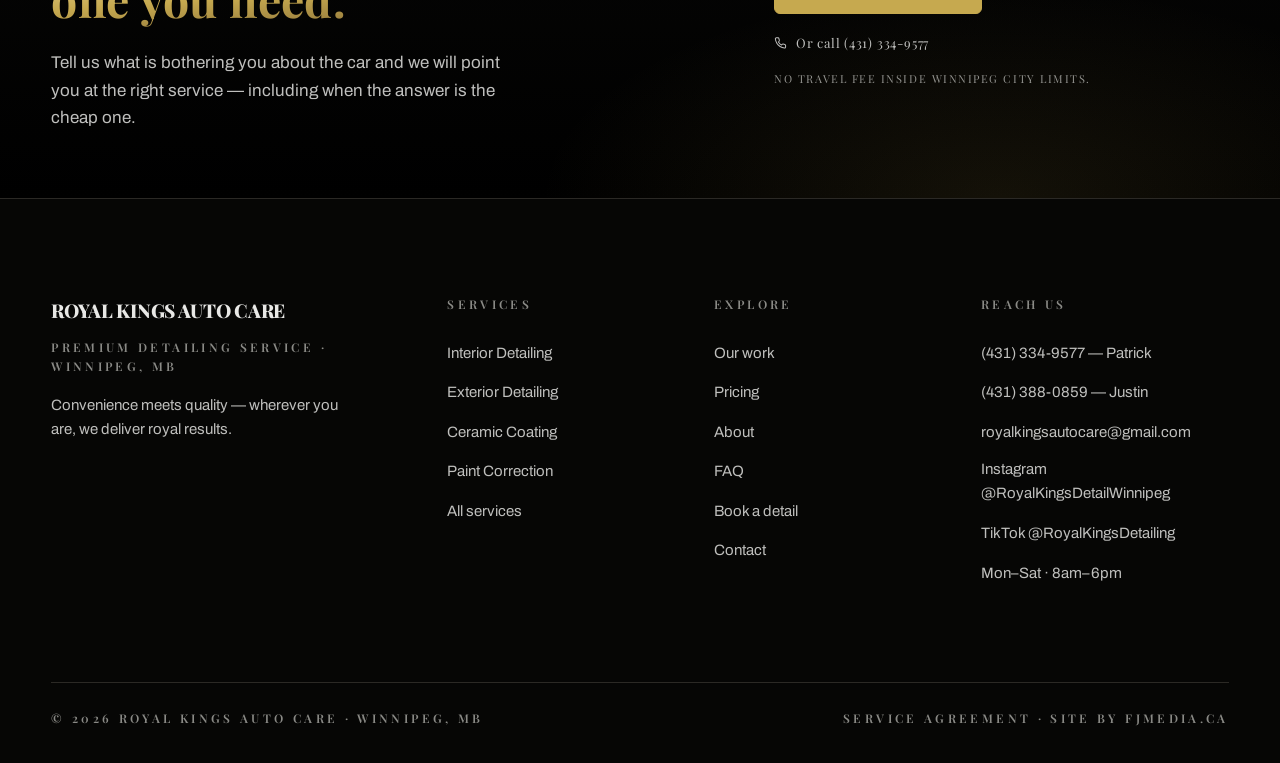
==== commit 5f407bb3: "Ship the sign theme: apply it statically, no JS, no switcher James approved the skin from the publis" ====
--- a/services/index.html
+++ b/services/index.html
@@ -1,5 +1,5 @@
 <!DOCTYPE html>
-<html lang="en-CA">
+<html lang="en-CA" data-theme="sign">
 <head>
 
   <meta charset="utf-8">
@@ -18,13 +18,15 @@
   <meta name="twitter:title" content="Car Detailing Services in Winnipeg | Royal Kings">
   <meta name="twitter:description" content="Every service we offer in Winnipeg — interior packages from $110, exterior decontamination, ceramic coating, paint correction and 10 add-ons. We come to you.">
   <meta name="twitter:image" content="https://www.royalkingsdetailingwpg.ca/Logo.jpg">
-  <meta name="theme-color" content="#06070A">
-  <link rel="icon" type="image/svg+xml" href="data:image/svg+xml,%3Csvg xmlns='http://www.w3.org/2000/svg' viewBox='0 0 32 32'%3E%3Crect width='32' height='32' fill='%2306070A'/%3E%3Cpath d='M5 20.5 L7 10 L12.5 15 L16 7 L19.5 15 L25 10 L27 20.5 Z' fill='%23C9A227'/%3E%3Crect x='5' y='22.5' width='22' height='3' fill='%23C9A227'/%3E%3C/svg%3E">
+  <meta name="theme-color" content="#000000">
+  <link rel="icon" type="image/svg+xml" href="data:image/svg+xml,%3Csvg xmlns='http://www.w3.org/2000/svg' viewBox='0 0 32 32'%3E%3Crect width='32' height='32' fill='%23000000'/%3E%3Cpath d='M5 20.5 L7 10 L12.5 15 L16 7 L19.5 15 L25 10 L27 20.5 Z' fill='%23C6A94F'/%3E%3Crect x='5' y='22.5' width='22' height='3' fill='%23C6A94F'/%3E%3C/svg%3E">
   <link rel="apple-touch-icon" href="/Logo.jpg">
   <link rel="preconnect" href="https://fonts.googleapis.com">
   <link rel="preconnect" href="https://fonts.gstatic.com" crossorigin>
   <link rel="stylesheet" href="https://fonts.googleapis.com/css2?family=Archivo:wdth,wght@62..125,400..800&family=JetBrains+Mono:wght@400;500;700&display=swap">
   <link rel="stylesheet" href="/assets/rk.css">
+  <link rel="stylesheet" href="https://fonts.googleapis.com/css2?family=Playfair+Display:wght@400..900&display=swap">
+  <link rel="stylesheet" href="/assets/rk-sign.css">
 
   <script type="application/ld+json">{"@context":"https://schema.org","@type":"BreadcrumbList","itemListElement":[{"@type":"ListItem","position":1,"name":"Home","item":"https://www.royalkingsdetailingwpg.ca/"},{"@type":"ListItem","position":2,"name":"Services","item":"https://www.royalkingsdetailingwpg.ca/services"}]}</script>
 </head>
--- a/assets/rk-sign.css
+++ b/assets/rk-sign.css
@@ -0,0 +1,303 @@
+/* ════════════════════════════════════════════════════════════════════
+   Royal Kings — WARM theme, derived from the logo
+
+   Every value below was sampled out of the logo art rather than guessed.
+   Source: the logo panel of `Pricing and Style/Main_1.jpg`, upscaled and
+   pixel-sampled per region (crown, car body, wordmark, sub-wordmark).
+
+   WHAT THE LOGO ACTUALLY SAYS
+   ---------------------------
+   1. The ground is PURE BLACK. #000000, measured across all four regions.
+      Not the warm brown-black the old site used — that was the old site's
+      choice, not the mark's.
+   2. There are TWO METALS, not one. "ROYAL KINGS" is a gold gradient;
+      "AUTO CARE" is CHROME. The car is chrome. No theme here used chrome
+      at all before this, which was the biggest thing being left on the
+      table.
+        gold    shadow #94793C · mid #C6A94F · highlight #E2CE8D
+        chrome  shadow #7E7E7E · mid #BFBFBD · highlight #E4E4E2
+        car body runs slightly olive-warm: #868478 · #A7A49B · #C8C7C2
+   3. The gold is never flat — it is always a gradient, light at the top of
+      a letterform and bronze at the foot.
+   4. The type is a HIGH-CONTRAST SERIF in caps: hairline-fine flat serifs
+      against thick stems. That is a Didone/transitional voice, NOT the
+      Roman inscriptional face the classic theme uses — Cinzel has low
+      contrast and chunky serifs, which is a different animal. Playfair
+      Display is the closest robust match on Google Fonts.
+   5. Hierarchy inside the mark is set by METAL and TRACKING, not by size
+      alone: gold + normal tracking for the name, chrome + very wide
+      tracking for the descriptor. That maps directly onto heading vs label.
+   6. The car is not a filled shape — it is EDGE-LIT. Thin bright highlight
+      strokes on black, like a panel catching a light in a dark bay.
+   7. The signature mark is a four-point specular sparkle, so that replaces
+      the v3 bracket notch here.
+
+   Warmth therefore comes from the LIGHT, not the surfaces — black room,
+   gold lamp. That is what the mark does, and it is why this still reads
+   warm next to v3 despite a near-neutral ground.
+   ════════════════════════════════════════════════════════════════════ */
+
+:root[data-theme='sign'] {
+  /* Pure black, opened up with the faintest olive-warm lift measured off
+     the car body so the surfaces are not clinically cool. */
+  --void:       #000000;
+  --carbon:     #060605;
+  --graphite:   #0C0B0A;
+  --graphite-2: #121110;
+  --steel:      #191816;
+  --steel-2:    #22201D;
+  --edge:       #2B2925;
+  --edge-2:     #3A3732;
+  --edge-gold:  rgba(198, 169, 79, 0.32);
+
+  /* Gold — measured. Lighter and more champagne/brass than the #C9A227 the
+     other two themes use, which was the old site's value, not the mark's. */
+  --gold:      #C6A94F;
+  --gold-hi:   #E2CE8D;
+  --gold-lo:   #94793C;
+  --gold-ink:  #000000;
+  --gold-veil: rgba(198, 169, 79, 0.10);
+  --gold-wash: rgba(198, 169, 79, 0.055);
+
+  /* Chrome — the second metal, straight off "AUTO CARE" and the car. */
+  --chrome:    #BFBFBD;
+  --chrome-hi: #E4E4E2;
+  /* The logo's chrome shadow measures #7E7E7E, which clears 4.5:1 on pure
+     black but drops to 4.37:1 on the featured card's lighter surface — the
+     classic "grey tuned for the page bg fails on the panel" trap. Lifted the
+     minimum that clears it everywhere (5.2:1 on --steel, 5.9:1 on black). */
+  --chrome-lo: #8A8A86;
+
+  /* Text follows the chrome ramp: neutral off-white, not cream. The mark's
+     descriptor measures #E4E4E2 — silver, with no warmth in it. */
+  --text:   #E8E8E6;
+  --text-2: #BFBFBD;
+  --text-3: #93938F;
+  --text-4: #6E6E6A;
+
+  --display: 'Playfair Display', Georgia, 'Times New Roman', serif;
+  /* Labels are the "AUTO CARE" role: same serif, chrome, very wide caps. */
+  --mono:    'Playfair Display', Georgia, serif;
+
+  --r-xs: 3px; --r-sm: 6px; --r-md: 12px; --r-pill: 999px;
+
+  --sh-inset: inset 0 1px 0 rgba(228, 228, 226, 0.06);
+  --sh-lift:  0 22px 56px -30px rgba(0, 0, 0, 1);
+  --sh-panel: 0 44px 90px -46px rgba(0, 0, 0, 1);
+}
+
+/* ── Type: high-contrast serif caps ──────────────────────────────────
+   Playfair has real hairlines, so it must not be squeezed — font-stretch
+   goes to normal and the tracking turns positive, the way the wordmark
+   sets it. */
+:root[data-theme='sign'] .hero-h1 {
+  font-stretch: normal;
+  font-weight: 700;
+  letter-spacing: 0.005em;
+  line-height: 1.04;
+  font-size: clamp(2.5rem, 1.4rem + 5vw, 5.1rem);
+}
+:root[data-theme='sign'] .sec-head h2,
+:root[data-theme='sign'] .cta h2 {
+  font-stretch: normal;
+  font-weight: 700;
+  letter-spacing: 0.008em;
+  line-height: 1.1;
+  text-transform: none;   /* caps in a hairline serif close up and grey out */
+}
+:root[data-theme='sign'] .cta h2 { font-size: clamp(1.8rem, 1.24rem + 2.35vw, 2.9rem); }
+:root[data-theme='sign'] h2[style*='text-transform'] {
+  text-transform: none !important;
+  font-stretch: normal !important;
+  letter-spacing: 0.008em !important;
+}
+:root[data-theme='sign'] .pq p { font-stretch: normal; letter-spacing: 0.008em; }
+
+/* The gold gradient, exactly as the wordmark renders it: highlight at the
+   cap line, bronze at the baseline. Display sizes only — a hairline serif
+   fading to bronze is unreadable at label sizes. */
+:root[data-theme='sign'] :is(.hero-h1, .sec-head h2, .cta h2, .pq p) em,
+:root[data-theme='sign'] :is(h1, h2) .gold {
+  font-style: normal;
+  background: linear-gradient(176deg, var(--gold-hi) 6%, var(--gold) 52%, var(--gold-lo) 97%);
+  -webkit-background-clip: text; background-clip: text;
+  -webkit-text-fill-color: transparent;
+}
+:root[data-theme='sign'] .gold { color: var(--gold); }
+
+/* Labels = the "AUTO CARE" treatment: chrome, wide-tracked serif caps.
+   .pkg-name is deliberately NOT in this list: in this theme the tier label is
+   the filled gold bar (see the corrections block), so chrome text on a gold
+   fill would be the one place the two metals collide. */
+:root[data-theme='sign'] :is(.kicker, .sec-head-meta, .spec-k, .tile-k,
+  .field label, .foot h3, .crumb, .hero-crumb, .foot-bar, .pq cite, .foot-svc) {
+  font-weight: 600;
+  font-size: 0.75rem;
+  letter-spacing: 0.28em;
+  color: var(--chrome-lo);
+}
+:root[data-theme='sign'] :is(.hero-fine, .seg-note, .mrow-basis, .addon-basis, .pkg-meta) {
+  letter-spacing: 0.14em;
+}
+:root[data-theme='sign'] .btn { font-family: var(--display); font-weight: 700; letter-spacing: 0.2em; }
+:root[data-theme='sign'] .brand-txt b { font-family: var(--display); font-weight: 700; font-stretch: normal; letter-spacing: 0.04em; }
+:root[data-theme='sign'] .brand-txt span { color: var(--chrome-lo); letter-spacing: 0.3em; }
+
+/* Numerals in the serif — Playfair's figures are the point of using it. */
+:root[data-theme='sign'] :is(.pkg-price, .spec-v, .estimate-v, .step-n) {
+  font-stretch: normal; font-weight: 700; letter-spacing: 0.002em;
+}
+:root[data-theme='sign'] .spec-v small,
+:root[data-theme='sign'] .mrow-price,
+:root[data-theme='sign'] .addon-price { font-family: var(--sans); letter-spacing: 0.02em; }
+
+/* ── Surfaces: black room, gold lamp ─────────────────────────────── */
+:root[data-theme='sign'] body {
+  background:
+    radial-gradient(1100px 800px at 50% -8%, rgba(198, 169, 79, 0.07), transparent 62%),
+    linear-gradient(180deg, var(--carbon), var(--void) 46%);
+  background-attachment: fixed;
+  background-color: var(--void);
+}
+:root[data-theme='sign'] .hero-bg {
+  background:
+    radial-gradient(70% 55% at 78% 6%, rgba(198, 169, 79, 0.12), transparent 62%),
+    radial-gradient(54% 42% at 8% 96%, rgba(191, 191, 189, 0.05), transparent 64%),
+    linear-gradient(180deg, var(--carbon) 0%, var(--void) 74%);
+}
+
+/* Edge-lit, like the car: a hard chrome highlight raking a dark panel. */
+:root[data-theme='sign'] .plate {
+  background-image:
+    linear-gradient(114deg, transparent 32%, rgba(228, 228, 226, 0.12) 45%, rgba(228, 228, 226, 0.02) 52%, transparent 68%),
+    radial-gradient(116% 86% at 18% 0%, rgba(198, 169, 79, 0.10), transparent 58%),
+    linear-gradient(168deg, var(--steel) 0%, var(--void) 90%);
+}
+:root[data-theme='sign'] .card,
+:root[data-theme='sign'] .pkg { background: linear-gradient(164deg, var(--graphite-2), var(--void) 76%); }
+:root[data-theme='sign'] .pkg-featured { background: linear-gradient(146deg, var(--steel), var(--graphite) 70%); }
+:root[data-theme='sign'] .seg-btn[aria-pressed='true'] {
+  background: linear-gradient(176deg, var(--gold-hi) 4%, var(--gold) 55%, var(--gold-lo) 100%);
+  color: var(--gold-ink); box-shadow: none; font-weight: 700;
+}
+:root[data-theme='sign'] .seg-btn[aria-pressed='true'] .seg-s { color: var(--gold-ink); }
+
+/* ── Signature: the four-point sparkle off the car's shoulder ─────── */
+:root[data-theme='sign'] .bkt::before,
+:root[data-theme='sign'] .bkt-br::after {
+  width: 22px; height: 22px; border: 0;
+  background: no-repeat center/contain
+    url("data:image/svg+xml,%3Csvg xmlns='http://www.w3.org/2000/svg' viewBox='0 0 24 24'%3E%3Cpath d='M12 0c.55 8.1 3.9 11.45 12 12-8.1.55-11.45 3.9-12 12-.55-8.1-3.9-11.45-12-12C8.1 11.45 11.45 8.1 12 0Z' fill='%23E4E4E2'/%3E%3C/svg%3E");
+}
+:root[data-theme='sign'] .bkt::before { top: -4px; left: -4px; }
+:root[data-theme='sign'] .bkt-br::after { right: -4px; bottom: -4px; opacity: 0.5; }
+
+/* The mark sits inside a hairline frame; the grain would grey these
+   surfaces, so it softens. */
+:root[data-theme='sign'] body::after { opacity: 0.03; mix-blend-mode: soft-light; }
+
+/* ════════════════════════════════════════════════════════════════════
+   CORRECTIONS AGAINST THE REAL-WORLD COLLATERAL (2026-08-28)
+
+   The block above was derived from the logo alone. James then supplied the
+   A-frame sign and the tri-fold brochure — the two pieces customers actually
+   hold and stand in front of. Three things the logo could not tell me:
+
+   1. THE METALS HAVE ROLES, AND I HAD THEM BACKWARDS. On the sign and the
+      brochure, "ROYAL KINGS" is the GOLD gradient and "AUTO CARE" is CHROME.
+      The logo-only reading gave gold to the descriptor. Gold is the name;
+      chrome is everything subordinate to it.
+
+   2. THE FILLED GOLD BAR IS THEIR SIGNATURE COMPONENT — and no theme I
+      built had it. Solid gold-olive rectangle, dark text, flush left,
+      label-sized caps. It carries BASIC / STANDARD / PREMIUM on the
+      brochure and INTERIOR / EXTERIOR / ENGINE BAY / BODY BUFFING on the
+      sign. It is the one detail that appears in BOTH pieces, which makes it
+      the mark's real signature — not the sparkle I picked off the car.
+
+   3. EVERY PANEL SITS INSIDE A HAIRLINE FRAME. Thin, light, inset from the
+      edge. On the sign it frames the board; on the brochure it frames each
+      of the three columns.
+
+   Deliberate divergence: the brochure sets BODY copy in the serif. Held at
+   the sans here — Playfair at 16px on a phone is a readability tax the print
+   piece does not have to pay. Display, labels and figures are serif; running
+   prose is not.
+   ════════════════════════════════════════════════════════════════════ */
+
+/* ── 1. Metals in their real roles ──────────────────────────────────
+   Scoped to the brand wordmark only. On every other page the <em> is an
+   accent WORD ("Ceramic Coating in <em>Winnipeg</em>") where gold is
+   correct and chrome would read as broken. */
+:root[data-theme='sign'] .hero-h1 .wm-a {
+  background: linear-gradient(176deg, var(--gold-hi) 6%, var(--gold) 52%, var(--gold-lo) 97%);
+  -webkit-background-clip: text; background-clip: text;
+  -webkit-text-fill-color: transparent;
+}
+:root[data-theme='sign'] .hero-h1 em.wm-b {
+  font-style: normal;
+  background: linear-gradient(176deg, var(--chrome-hi) 8%, var(--chrome) 54%, var(--chrome-lo) 100%);
+  -webkit-background-clip: text; background-clip: text;
+  -webkit-text-fill-color: transparent;
+  letter-spacing: 0.06em;   /* the descriptor is tracked wider than the name */
+}
+
+/* ── 2. The signature: the filled gold bar ──────────────────────────
+   Same detail, two roles (per the signature-detail rule): the tier label on
+   pricing, and the featured badge. Not applied to section eyebrows — a bar
+   above every section would turn a signature into wallpaper. */
+:root[data-theme='sign'] .pkg-name {
+  display: inline-block;
+  background: linear-gradient(176deg, var(--gold-hi) 4%, var(--gold) 56%, var(--gold-lo) 100%);
+  color: var(--gold-ink);
+  font-weight: 700;
+  padding: 0.34em 1.1em 0.3em;
+  margin-left: calc(var(--s-6) * -1);   /* flush to the panel edge, as printed */
+  padding-left: var(--s-6);
+  letter-spacing: 0.22em;
+}
+:root[data-theme='sign'] .pkg-featured .pkg-name { color: var(--gold-ink); }
+
+:root[data-theme='sign'] .pkg-badge {
+  background: linear-gradient(176deg, var(--gold-hi) 4%, var(--gold) 56%, var(--gold-lo) 100%);
+  color: var(--gold-ink);
+  border-radius: 0;
+  font-weight: 700;
+  letter-spacing: 0.2em;
+}
+
+/* ── 3. The hairline frame ──────────────────────────────────────────
+   Chrome at low alpha, inset — the printed frame is a thin light rule, not
+   a border in the CSS sense, so it sits INSIDE the panel rather than on it. */
+:root[data-theme='sign'] :is(.card, .pkg) {
+  position: relative;
+  border-color: rgba(191, 191, 189, 0.14);
+}
+:root[data-theme='sign'] :is(.card, .pkg)::after {
+  content: '';
+  position: absolute;
+  inset: 7px;
+  border: 1px solid rgba(228, 228, 226, 0.10);
+  pointer-events: none;
+  border-radius: 2px;
+}
+/* The featured tier carries the frame in gold, the way the brochure's
+   priced panels do. */
+:root[data-theme='sign'] .pkg-featured::after { border-color: var(--edge-gold); }
+/* .bkt already owns ::before/::after for the sparkle on some cards — the
+   frame is drawn on the panel, the sparkle on its corner, so they coexist;
+   but a card that is BOTH gets one ornament too many. Sparkle yields. */
+:root[data-theme='sign'] :is(.card, .pkg).bkt::before { display: none; }
+
+/* The badge straddles the card's top border in v3 (translateY(-50%)), which
+   works when there is one line to straddle. This theme draws a second line 7px
+   inside, so a straddling badge floats between the two and reads as detached.
+   Tuck it into the frame's corner instead — flush, square, the way every gold
+   bar on the printed material meets an edge. */
+:root[data-theme='sign'] .pkg-badge {
+  top: 7px;
+  right: 7px;
+  transform: none;
+  border-radius: 0;
+  padding: 0.3em 0.9em 0.26em;
+}
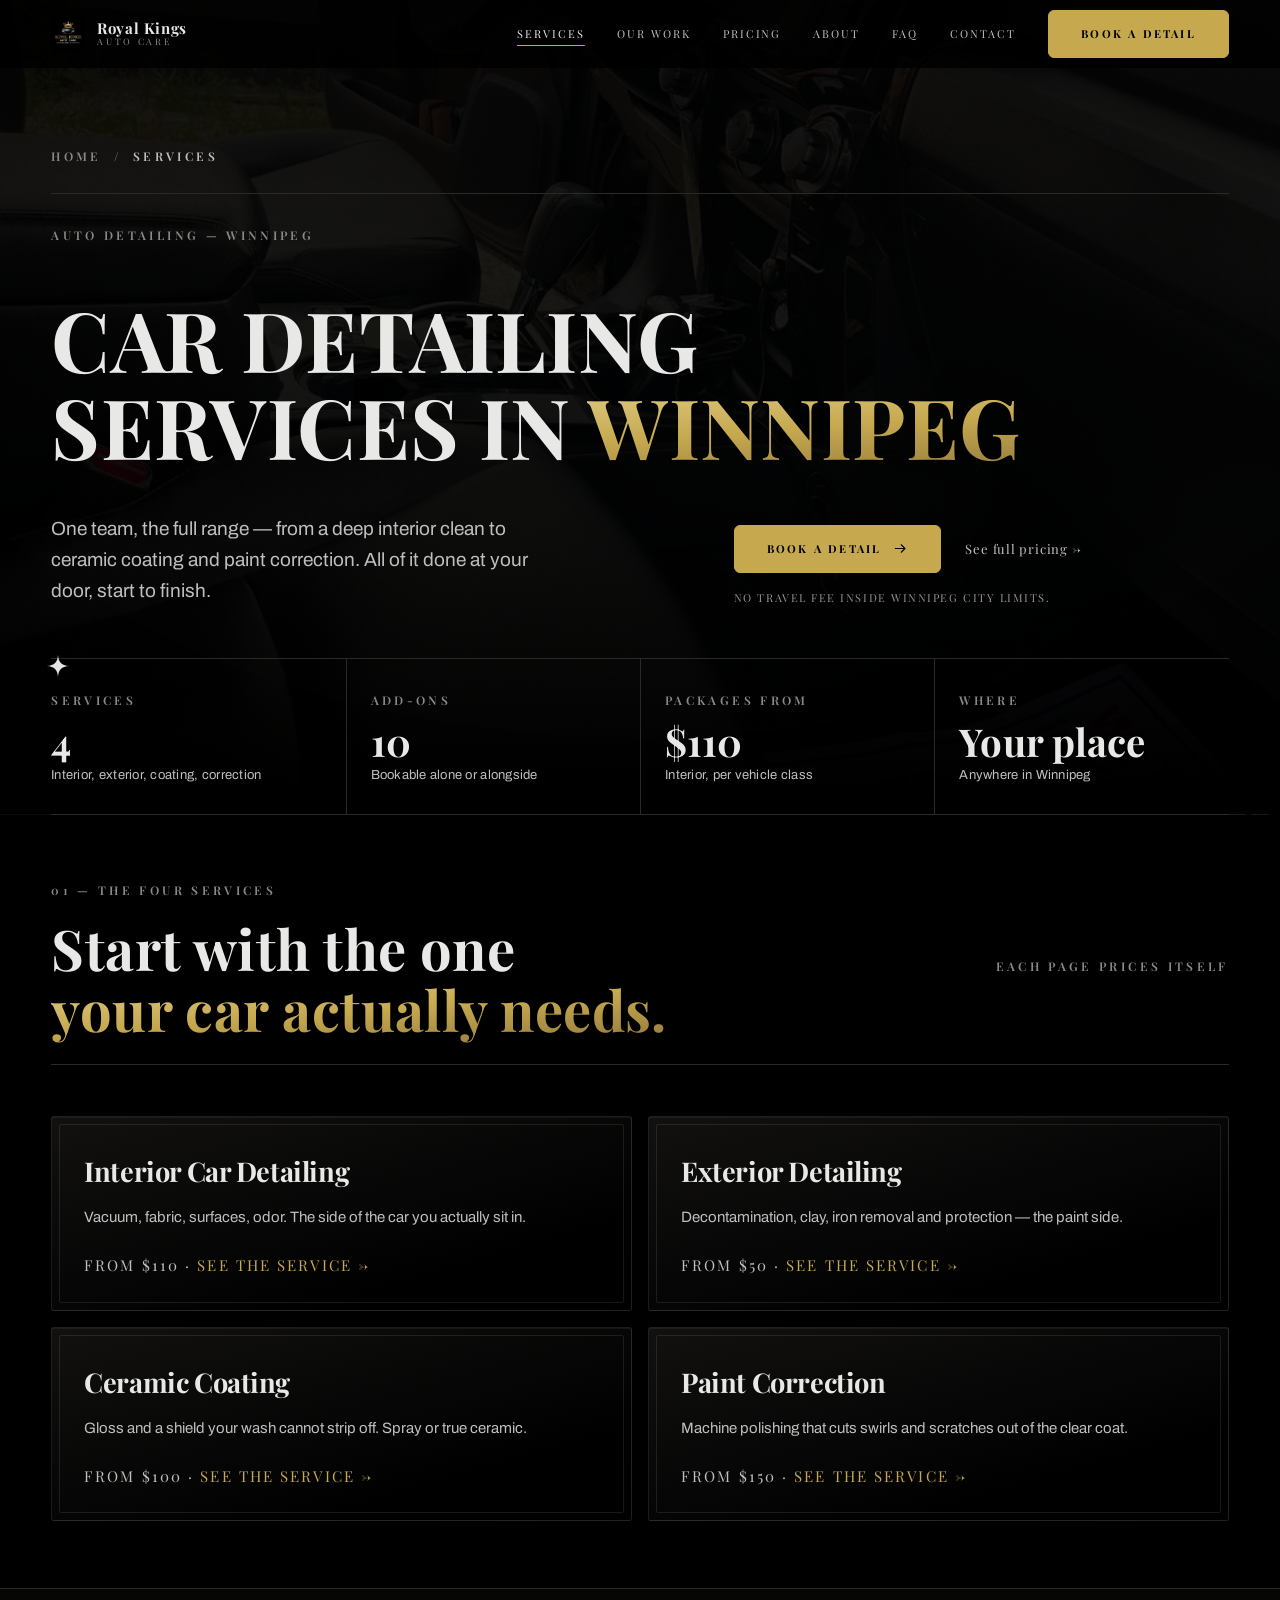
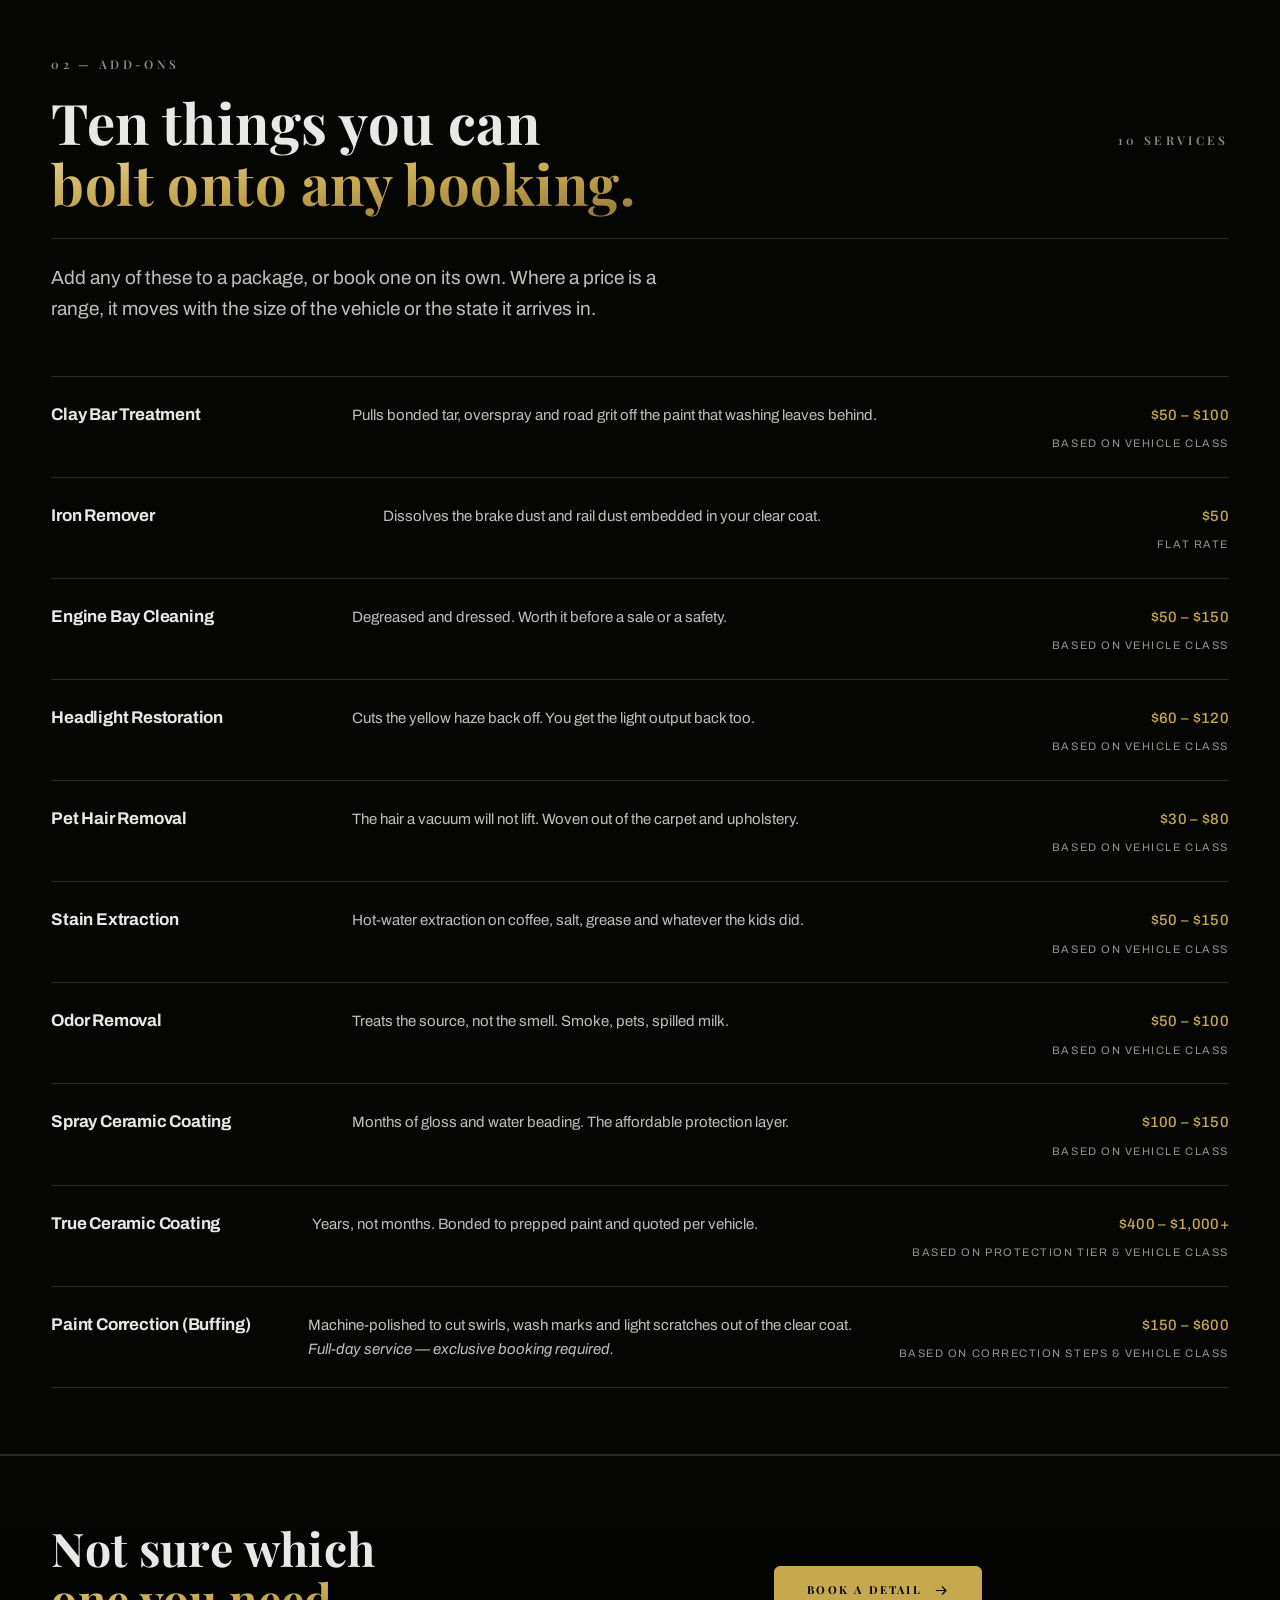
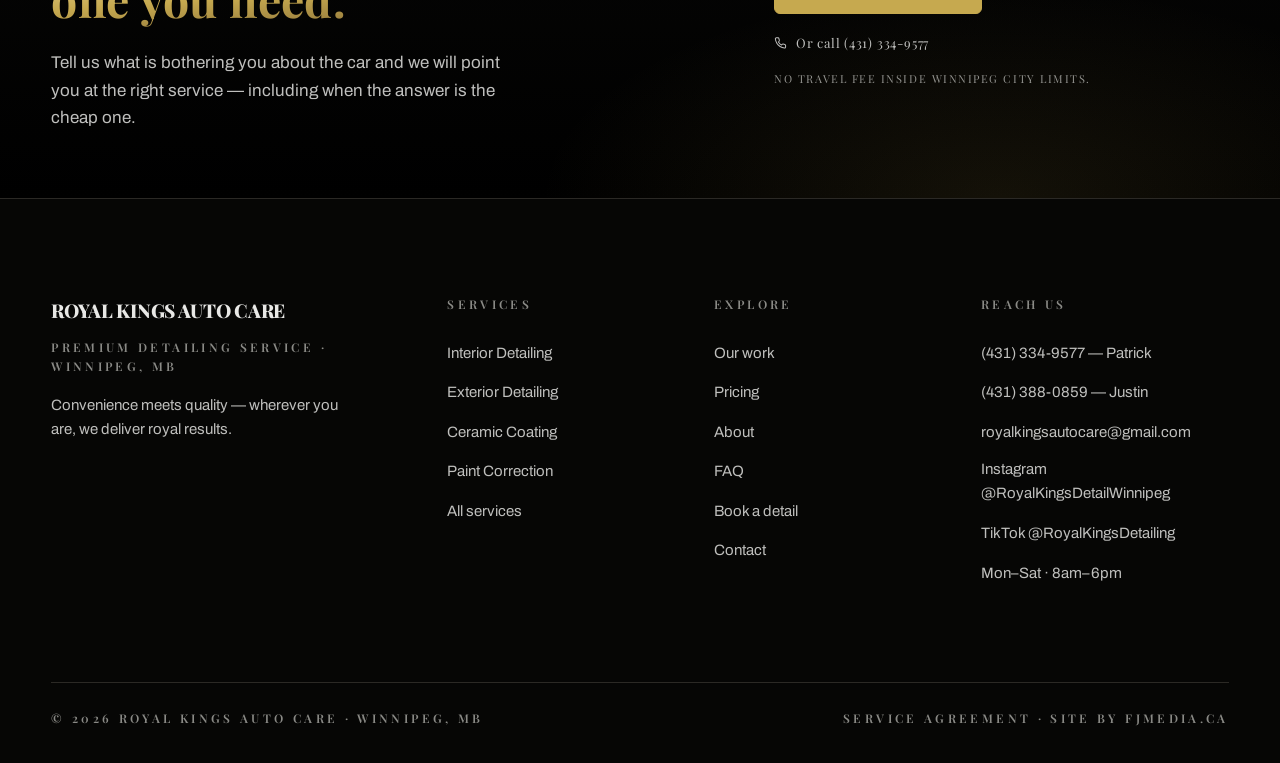
==== commit 77a73ba9: "A real photograph behind every page hero — from the photos they already have James: "Do what you can" ====
--- a/services/index.html
+++ b/services/index.html
@@ -77,7 +77,7 @@
 <main id="main">
 
 <section class="hero" aria-labelledby="h1">
-  <div class="hero-bg" aria-hidden="true"></div>
+  <div class="hero-bg" aria-hidden="true" style="--hero-img:url('/assets/Gallery/2026-08-28%204runner-black/passenger-a1.jpg');--hero-pos:center 46%"></div>
   <div class="wrap hero-inner">
     <nav class="crumb" aria-label="Breadcrumb" style="padding-bottom:var(--s-5);border-bottom:var(--stroke)">
       <a href="/">Home</a><span aria-hidden="true">/</span><span aria-current="page">Services</span>
--- a/assets/rk.css
+++ b/assets/rk.css
@@ -651,7 +651,86 @@
 .ba-range { position: absolute; inset: 0; width: 100%; height: 100%; margin: 0; opacity: 0; cursor: ew-resize; }
 .ba-stage:has(.ba-range:focus-visible) .ba-grip { box-shadow: 0 0 0 2px var(--gold); }
 .ba figcaption { margin-top: var(--s-3); font-family: var(--mono); font-size: var(--fs-mono); letter-spacing: var(--tr-mono); text-transform: uppercase; color: var(--text-3); max-width: 68ch; }
-.ba-dip figcaption { font-family: var(--mono); font-size: var(--fs-mono); letter-spacing: var(--tr-mono); text-transform: uppercase; color: var(--text-3); }
+/* ── THE STAGE: before and after in one box ───────────────────────
+   Side-by-side only compares when both frames hold the same view, and these do
+   not — the pairs are hand-held, framed differently. Swapping in place keeps
+   the frame still so only the contents change, which is what lets the eye do
+   the differencing. It also halves the footprint.
+
+   Radios drive it, so there is no JavaScript: labels are natively focusable,
+   arrow keys move between them, and it works with JS off. */
+.ba-fig { flex: 0 1 auto; max-width: 100%; min-width: 0; }
+.ba-radio { position: absolute; opacity: 0; width: 1px; height: 1px; pointer-events: none; }
+
+/* NOT .ba-stage — that class belongs to the drag-slider, whose CSS absolutely
+   positions every image inside it. Reusing the name silently pulled my grid
+   items out of flow and stacked them on top of each other. */
+.ba-box {
+  position: relative;
+  height: clamp(232px, 30vw, 340px);
+  aspect-ratio: calc(var(--ar, 0.75) * var(--cols, 1));
+  max-width: 100%;
+  border: var(--stroke); border-radius: var(--r-xs); overflow: hidden;
+  background: var(--graphite);
+}
+.ba-state {
+  position: absolute; inset: 0;
+  display: flex; justify-content: center; align-items: stretch;
+  gap: 1px; background: transparent;
+  opacity: 0; visibility: hidden;
+  transition: opacity var(--dur-fast) var(--ease-std);
+}
+.ba-state img { height: 100%; width: auto; max-width: 100%; aspect-ratio: var(--ar, 3 / 4); object-fit: cover; display: block; }
+
+/* The checked radio picks the state. Two rules, no script. */
+.ba-radio:nth-of-type(1):checked ~ .ba-box .is-a,
+.ba-radio:nth-of-type(2):checked ~ .ba-box .is-b { opacity: 1; visibility: visible; }
+
+/* The tabs are the site's own segmented control, so the gallery speaks the same
+   language as the vehicle-class picker on /pricing. */
+.ba-tabs { display: inline-flex; margin-top: var(--s-4); border: var(--stroke); border-radius: var(--r-xs); overflow: hidden; }
+.ba-tab {
+  cursor: pointer; padding: var(--s-3) var(--s-5);
+  font-family: var(--mono); font-size: var(--fs-mono); letter-spacing: var(--tr-mono);
+  text-transform: uppercase; color: var(--text-2); background: var(--graphite);
+  transition: color var(--dur-fast) var(--ease-std), background-color var(--dur-fast) var(--ease-std);
+}
+.ba-tab + .ba-tab { border-left: 1px solid var(--edge); }
+.ba-tab:hover { color: var(--text); background: var(--steel); }
+.ba-radio:nth-of-type(2):checked ~ .ba-tabs .ba-tab:first-child,
+.ba-radio:nth-of-type(1):checked ~ .ba-tabs .ba-tab:last-child {
+  background: var(--gold); color: var(--on-gold); font-weight: 700;
+}
+/* The focus ring has to land on the LABEL, because the input it controls is
+   visually hidden — without this the control is keyboard-operable but invisible
+   to a keyboard user, which is the same as not being operable. */
+.ba-radio:focus-visible ~ .ba-tabs .ba-tab { outline: 2px solid var(--gold); outline-offset: 2px; }
+
+.ba-fig figcaption {
+  margin-top: var(--s-3); font-size: var(--fs-sm); color: var(--text-2); max-width: 46ch;
+}
+@media (prefers-reduced-motion: reduce) {
+  .ba-state { transition-duration: 0.01ms; }
+}
+
+/* Grouped by vehicle. Seven comparisons in a row read as seven unrelated
+   things; three headed groups read as three cars, which is what a customer is
+   actually counting. The heading is a quiet mono rule, not a section header —
+   it organises the strip without competing with the page's own headings. */
+.ba-job + .ba-job { margin-top: clamp(2rem, 4vw, 3.25rem); }
+.ba-job-h {
+  font-family: var(--mono); font-size: var(--fs-mono); font-weight: 600;
+  letter-spacing: var(--tr-mono-wide); text-transform: uppercase;
+  color: var(--text-3); margin-bottom: var(--s-5);
+  display: flex; align-items: center; gap: var(--s-4);
+}
+.ba-job-h::after {
+  content: ''; flex: 1; height: 1px; background: var(--edge);
+}
+
+.ba-strip-fig { flex: 0 1 auto; max-width: 100%; min-width: 0; }
+.ba-strip-fig figcaption { max-width: 46ch; }
+
 .ba-stage::before, .ba-stage::after {
   content: 'Before'; position: absolute; top: var(--s-4); left: var(--s-4); z-index: 2;
   font-family: var(--mono); font-size: var(--fs-mono); letter-spacing: var(--tr-mono); text-transform: uppercase;
@@ -664,37 +743,41 @@
    pair reads as a single object rather than two loose photos, and the labels
    sit in the frame corners the same way the slider's do — the two treatments
    have to look like siblings or the gallery reads as inconsistent. */
-.ba-dip { display: block; }
-.ba-dip-grid {
-  display: grid; grid-template-columns: repeat(2, minmax(0, 1fr));
-  border: var(--stroke); border-radius: var(--r-xs); overflow: hidden; background: var(--graphite);
-}
-.ba-dip-half { position: relative; aspect-ratio: 3 / 4; overflow: hidden; }
-.ba-dip-half + .ba-dip-half { border-left: 1px solid var(--edge); }
-.ba-dip-half img { width: 100%; height: 100%; object-fit: cover; }
-.ba-dip-half::after {
-  content: attr(data-label); position: absolute; top: var(--s-4); left: var(--s-4);
-  font-family: var(--mono); font-size: var(--fs-mono); letter-spacing: var(--tr-mono);
-  text-transform: uppercase; padding: var(--s-1) var(--s-3);
-  background: color-mix(in srgb, var(--void) 92%, transparent); color: var(--text);
-  border: var(--stroke); border-radius: var(--r-xs);
-}
-.ba-dip-after::after { color: var(--gold); border-color: var(--edge-gold); }
-.ba-dip figcaption {
-  margin-top: var(--s-3); font-size: var(--fs-sm); color: var(--text-2);
-  max-width: 68ch;
-}
+/* ── A GROUP: N before frames against M after frames ──────────────
+   Not every job photographs 1:1. The rear of a truck can need two before
+   frames — footwell and bench — against one wider after that shows both.
+   The column is the unit, not the photograph: BEFORE always left, AFTER
+   always right, however many frames sit inside each, so the reading order
+   never changes from block to block. Frames within a column share the
+   height evenly, which keeps two befores next to one after balanced instead
+   of leaving a hole. */
+/* The grid rows are driven by the taller column, so a single after frame
+   stretches to meet two stacked befores rather than floating half-height. */
+.ba-group .ba-dip-grid { align-items: stretch; }
+@media (max-width: 620px) {
+}
+
 /* Portrait halves get very tall side by side on a phone, so they stack and
    the aspect opens up to something a thumb can actually read. */
 @media (max-width: 620px) {
-  .ba-dip-grid { grid-template-columns: minmax(0, 1fr); }
-  .ba-dip-half { aspect-ratio: 4 / 3; }
-  .ba-dip-half + .ba-dip-half { border-left: 0; border-top: 1px solid var(--edge); }
 }
 .ba figcaption { max-width: 68ch; }
 
 /* Gallery layout */
-.ba-list { display: grid; gap: clamp(1.5rem, 3vw, 2.5rem); }
+/* The gallery was one comparison per row at full container width, so every
+   comparison cost a whole screen: 8 screens on desktop and 14 on a phone for
+   three cars, growing linearly with every job. Nobody scrolls fourteen screens
+   of someone else's floor mats.
+
+   The fix is to stop letting WIDTH drive the frames. The frame's HEIGHT is now
+   the fixed dimension and its width follows from the photo's own aspect, so a
+   comparison hugs its content instead of stretching to fill a row — and every
+   comparison ends up the same height whether it holds two frames or three,
+   which is what lets them tile into clean rows. */
+.ba-list {
+  display: flex; flex-wrap: wrap; align-items: flex-start;
+  gap: clamp(1.25rem, 2.4vw, 2rem);
+}
 .work-grid { display: grid; grid-template-columns: repeat(3, minmax(0, 1fr)); gap: var(--s-4); }
 @media (max-width: 900px) { .work-grid { grid-template-columns: repeat(2, minmax(0, 1fr)); } }
 @media (max-width: 560px) { .work-grid { grid-template-columns: minmax(0, 1fr); } }
@@ -848,7 +931,15 @@
 .foot { border-top: var(--stroke); background: var(--carbon); padding-block: var(--s-9) var(--s-6); }
 .foot-grid { display: grid; grid-template-columns: 1.6fr 1fr 1fr 1.15fr; gap: clamp(2rem, 4vw, 4rem); }
 @media (max-width: 900px) { .foot-grid { grid-template-columns: repeat(2, minmax(0, 1fr)); } }
-@media (max-width: 540px) { .foot-grid { grid-template-columns: minmax(0, 1fr); } }
+/* The footer stacked to ONE column below 540px, which cost 1,369px — 1.75
+   screens — on every page of the site. The two link lists are short and narrow;
+   they sit side by side happily. Only the brand block (which carries prose) and
+   the contact block (which carries names and numbers) need the full width. */
+@media (max-width: 540px) {
+  .foot-grid { grid-template-columns: repeat(2, minmax(0, 1fr)); gap: var(--s-7) var(--s-6); }
+  .foot-grid > :first-child,
+  .foot-grid > :last-child { grid-column: 1 / -1; }
+}
 .foot h3 { font-family: var(--mono); font-size: var(--fs-mono); font-weight: 500; letter-spacing: var(--tr-mono-wide); text-transform: uppercase; color: var(--text-3); margin-bottom: var(--s-5); }
 .foot-brand b { display: block; font-family: var(--display); font-size: var(--fs-lg); font-weight: 800; letter-spacing: -0.015em; font-stretch: 110%; text-transform: uppercase; }
 .foot-brand p { color: var(--text-2); font-size: var(--fs-sm); margin-top: var(--s-4); max-width: 34ch; }
--- a/assets/rk-sign.css
+++ b/assets/rk-sign.css
@@ -159,11 +159,15 @@
   background-attachment: fixed;
   background-color: var(--void);
 }
+/* EXPERIMENT: a real photograph behind the hero. The site is 2.9%
+   photography; the premium studios I looked at run ~60% on the homepage.
+   Test whether the existing work photos can carry it before claiming they can. */
 :root[data-theme='sign'] .hero-bg {
-  background:
-    radial-gradient(70% 55% at 78% 6%, rgba(198, 169, 79, 0.12), transparent 62%),
-    radial-gradient(54% 42% at 8% 96%, rgba(191, 191, 189, 0.05), transparent 64%),
-    linear-gradient(180deg, var(--carbon) 0%, var(--void) 74%);
+  background-image:
+    linear-gradient(180deg, rgba(0,0,0,0.93) 0%, rgba(0,0,0,0.90) 34%, rgba(0,0,0,0.94) 68%, rgb(0,0,0) 100%),
+    var(--hero-img, none);
+  background-size: cover, cover;
+  background-position: center, var(--hero-pos, center 45%);
 }
 
 /* Edge-lit, like the car: a hard chrome highlight raking a dark panel. */
